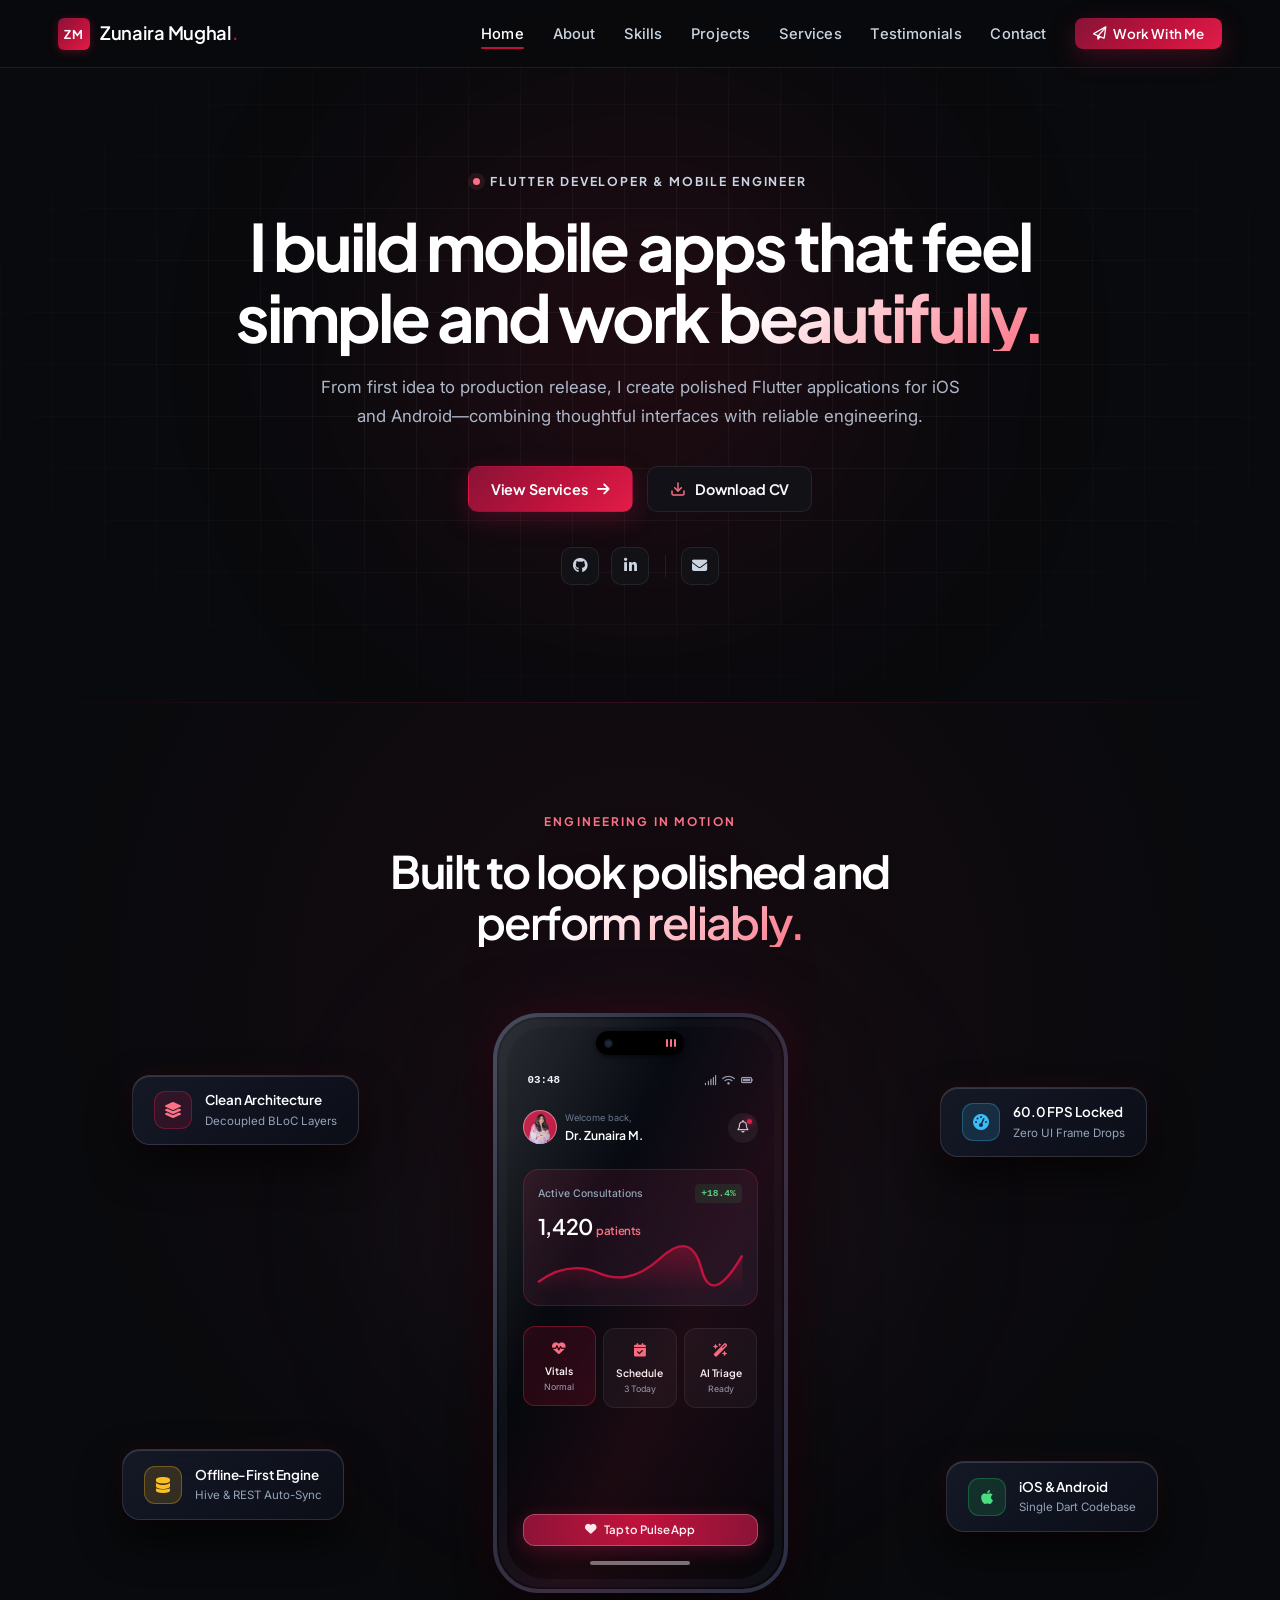
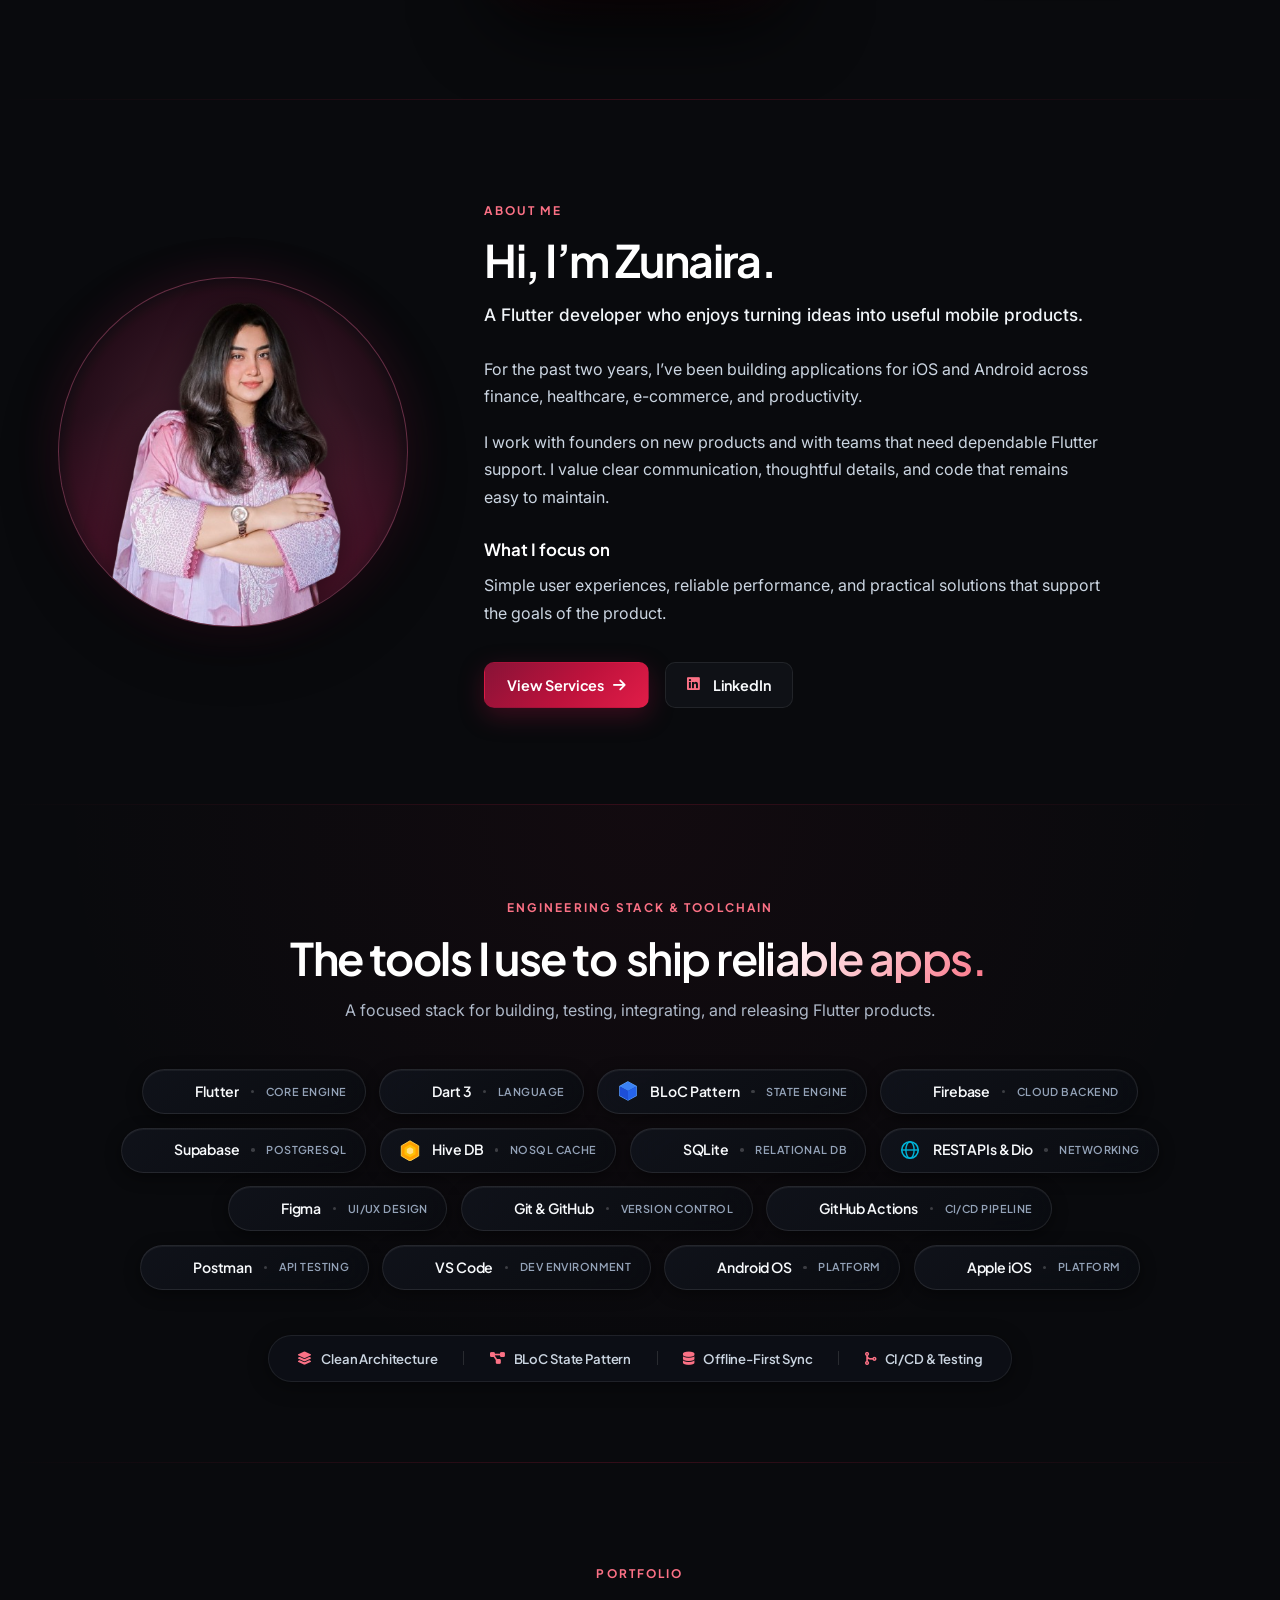
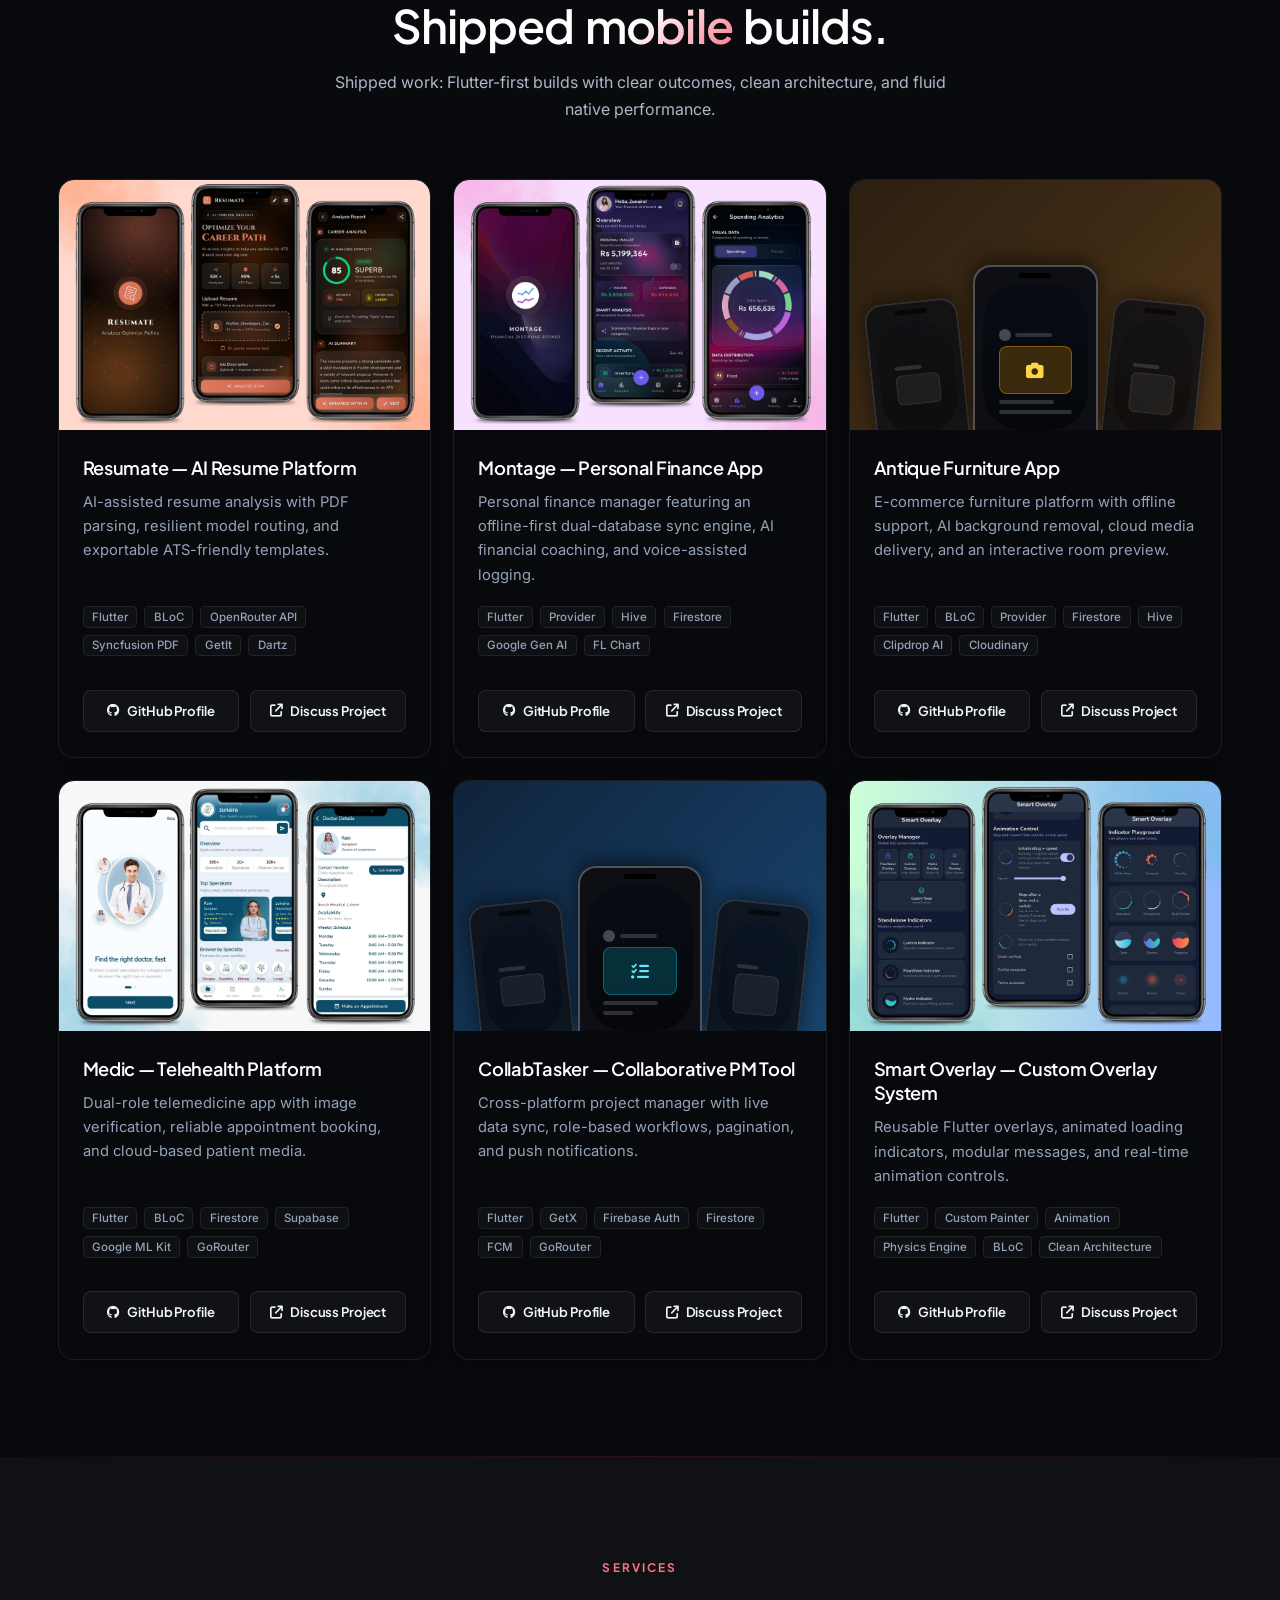
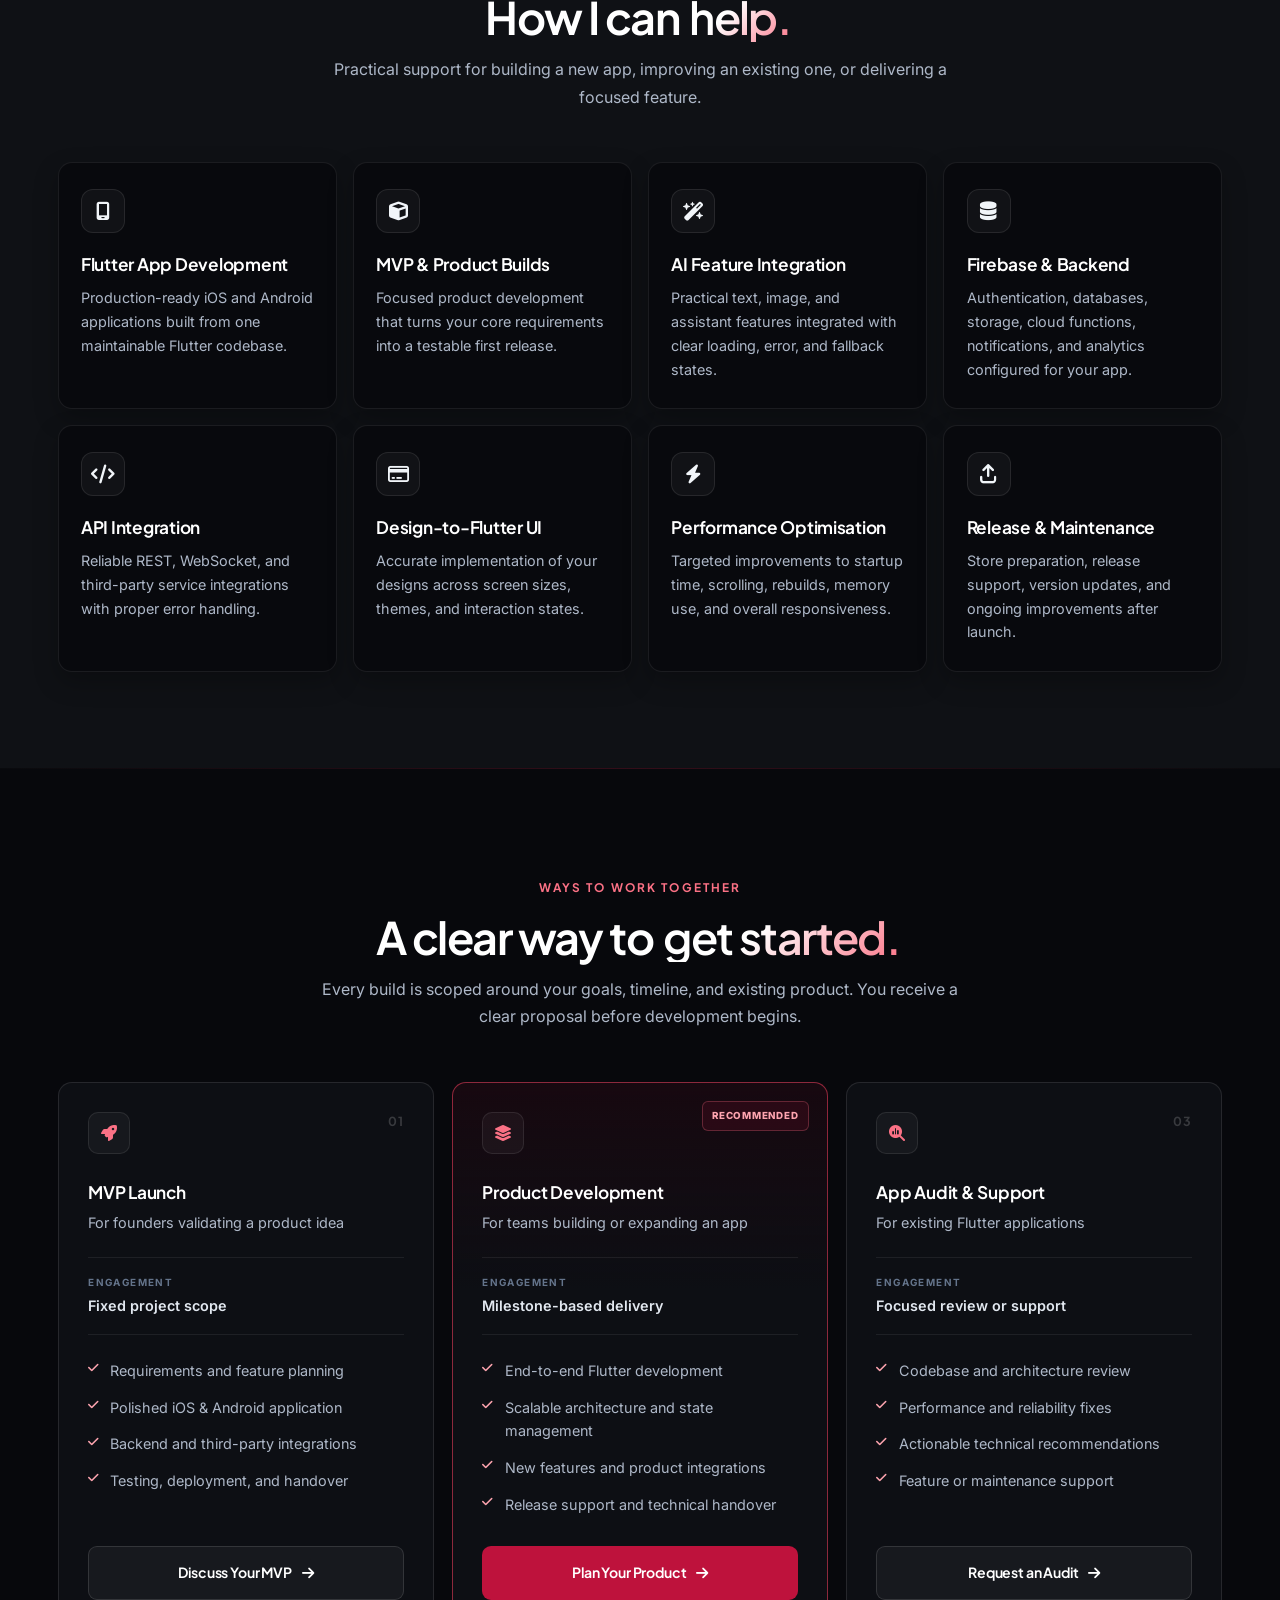
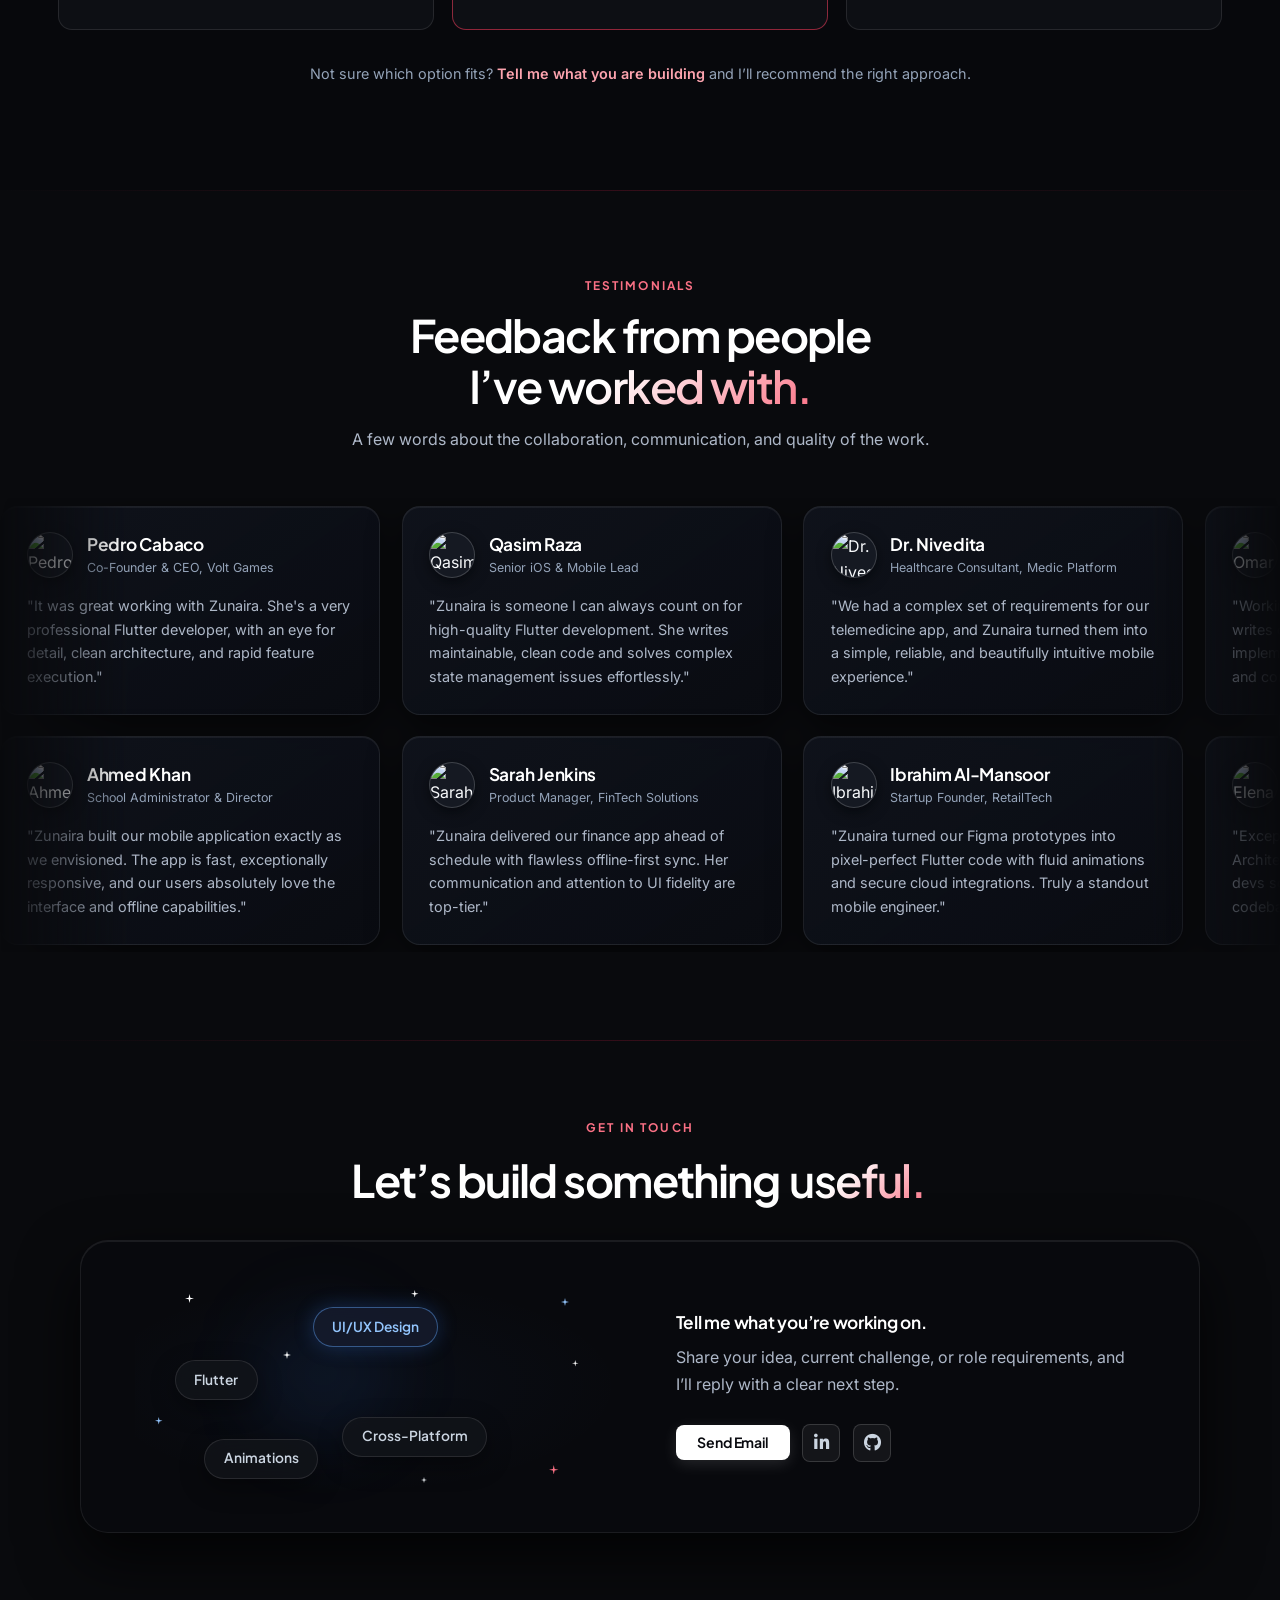
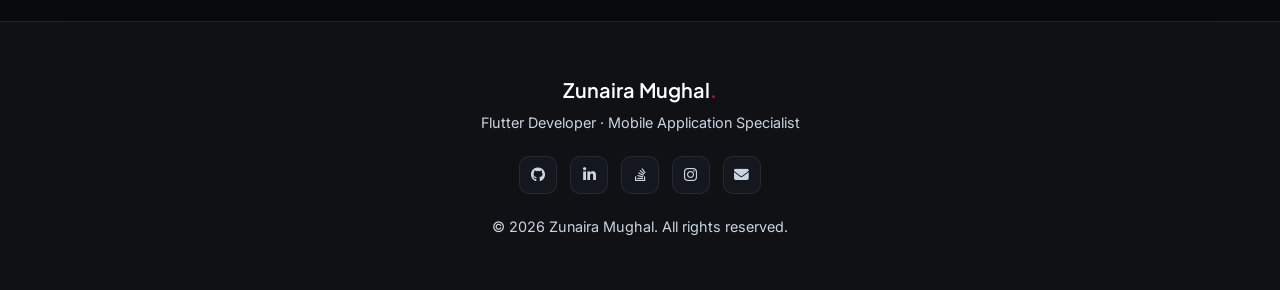
==== index.html @ 91871c5d "feat: refine portfolio content, typography, services, and about section" ====
<!DOCTYPE html>
<html lang="en">
<head>
  <meta charset="UTF-8"/>
  <meta name="viewport" content="width=device-width, initial-scale=1.0"/>
  <title>Zunaira Mughal — Flutter Developer &amp; Mobile Engineer</title>
  
  <!-- SEO & Meta Tags -->
  <meta name="description" content="Portfolio of Zunaira Mughal, a Flutter Developer specializing in high-performance iOS and Android mobile applications using Clean Architecture, BLoC, and modern cloud backends."/>
  <meta name="keywords" content="Flutter Developer, Mobile App Developer, Dart, BLoC, iOS Developer, Android Developer, Zunaira Mughal"/>
  <meta name="author" content="Zunaira Mughal"/>
  
  <!-- Open Graph -->
  <meta property="og:title" content="Zunaira Mughal — Flutter Developer"/>
  <meta property="og:description" content="Architecting scalable mobile applications for iOS &amp; Android with Flutter &amp; Dart."/>
  <meta property="og:type" content="website"/>
  
  <!-- Favicon -->
  <link rel="icon" type="image/png" href="assets/favicon.png?v=4"/>
  <link rel="apple-touch-icon" href="assets/favicon.png?v=4"/>
  
  <!-- Google Fonts -->
  <link rel="preconnect" href="https://fonts.googleapis.com"/>
  <link rel="preconnect" href="https://fonts.gstatic.com" crossorigin/>
  <link href="https://fonts.googleapis.com/css2?family=Plus+Jakarta+Sans:ital,wght@0,400;0,500;0,600;0,700;0,800;1,400;1,500;1,600;1,700;1,800&family=Inter:wght@300;400;500;600;700&display=swap" rel="stylesheet"/>
  
  <!-- Icons -->
  <link rel="stylesheet" href="https://cdnjs.cloudflare.com/ajax/libs/font-awesome/6.5.1/css/all.min.css"/>
  <link rel="stylesheet" href="https://cdn.jsdelivr.net/gh/devicons/devicon@latest/devicon.min.css"/>
  
  <!-- Stylesheet -->
  <link rel="stylesheet" href="css/style.css?v=2.0"/>
</head>
<body>

  <!-- ═══════════════════════════════════════
       NAVIGATION
  ═══════════════════════════════════════ -->
  <nav id="navbar">
    <a href="#home" class="nav-logo">
      <span class="nav-logo-badge">ZM</span>
      <span class="nav-logo-text">Zunaira Mughal<span>.</span></span>
    </a>
    <ul class="nav-links" id="navLinks">
      <li><a href="#home" class="active">Home</a></li>
      <li><a href="#about">About</a></li>
      <li><a href="#skills">Skills</a></li>
      <li><a href="#projects">Projects</a></li>
      <li><a href="#services">Services</a></li>
      <li><a href="#testimonials">Testimonials</a></li>
      <li><a href="#contact">Contact</a></li>
      <li><a href="#packages" class="nav-cta"><i class="fa-regular fa-paper-plane"></i> Work With Me</a></li>
    </ul>
    <div class="hamburger" id="hamburger" aria-label="Toggle navigation">
      <span></span><span></span><span></span>
    </div>
  </nav>

  <!-- ═══════════════════════════════════════
       HERO (Minimal — No Photo)
  ═══════════════════════════════════════ -->
  <section id="home">
    <!-- Ambient Tech Grid Pattern & Glow -->
    <div class="hero-bg-pattern" aria-hidden="true"></div>
    <div class="hero-ambient-glow" aria-hidden="true"></div>

    <div class="hero-inner">
      <div class="hero-text">
        <p class="hero-eyebrow"><span></span> Flutter Developer &amp; Mobile Engineer</p>
        <h1 class="hero-tagline">I build mobile apps that feel simple and <span class="gradient-text">work beautifully.</span></h1>
        <p class="hero-summary">From first idea to production release, I create polished Flutter applications for iOS and Android—combining thoughtful interfaces with reliable engineering.</p>

        <div class="hero-actions">
          <a href="#packages" class="btn-primary">
            <span>View Services</span>
            <i class="fa-solid fa-arrow-right"></i>
          </a>
          <a href="assets/Zunaira_Mughal_Resume.pdf" download="Zunaira_Mughal_Resume.pdf" class="btn-secondary" title="Download CV (PDF)">
            <svg class="btn-icon" viewBox="0 0 24 24" fill="none" stroke="currentColor" stroke-width="2.2" stroke-linecap="round" stroke-linejoin="round">
              <path d="M21 15v4a2 2 0 0 1-2 2H5a2 2 0 0 1-2-2v-4"></path>
              <polyline points="7 10 12 15 17 10"></polyline>
              <line x1="12" y1="15" x2="12" y2="3"></line>
            </svg>
            <span>Download CV</span>
          </a>
        </div>

        <div class="hero-social-row">
          <a href="https://github.com/ZunairaMughal24" target="_blank" rel="noopener noreferrer" class="hero-social-btn" aria-label="GitHub" title="GitHub">
            <i class="fa-brands fa-github"></i>
          </a>
          <a href="https://linkedin.com/in/zunaira-mughal-80637b276" target="_blank" rel="noopener noreferrer" class="hero-social-btn" aria-label="LinkedIn" title="LinkedIn">
            <i class="fa-brands fa-linkedin-in"></i>
          </a>
          <div class="hero-social-divider"></div>
          <a href="mailto:zunairamughal.dev@gmail.com" class="hero-social-btn" aria-label="Email" title="Direct Email">
            <i class="fa-solid fa-envelope"></i>
          </a>
        </div>
      </div>
    </div>
  </section>

  <hr class="divider"/>

  <!-- ═══════════════════════════════════════
       MOBILE SHOWCASE (Interactive 3D Phone with Live App & Floating Parallax Badges)
  ═══════════════════════════════════════ -->
  <section id="showcase">
    <!-- Ambient Rose Halo Behind Phone -->
    <div class="showcase-ambient-halo"></div>

    <div class="section-inner showcase-section-inner">
      <!-- Section Header -->
      <div class="showcase-header reveal">
        <span class="section-tag">ENGINEERING IN MOTION</span>
        <h2 class="showcase-title">
          Built to look polished and <span class="showcase-italic">perform reliably.</span>
        </h2>
      </div>

      <!-- 3D Perspective Stage Container -->
      <div class="showcase-stage-wrap reveal" id="showcaseStage">
        
        <!-- Floating Parallax Badge 1: Top Left -->
        <div class="floating-badge badge-top-left" data-speed="22">
          <div class="badge-icon-box icon-pink">
            <i class="fa-solid fa-layer-group"></i>
          </div>
          <div class="badge-text-content">
            <span class="badge-primary-txt">Clean Architecture</span>
            <span class="badge-secondary-txt">Decoupled BLoC Layers</span>
          </div>
        </div>

        <!-- Floating Parallax Badge 2: Top Right -->
        <div class="floating-badge badge-top-right" data-speed="-20">
          <div class="badge-icon-box icon-cyan">
            <i class="fa-solid fa-gauge-high"></i>
          </div>
          <div class="badge-text-content">
            <span class="badge-primary-txt">60.0 FPS Locked</span>
            <span class="badge-secondary-txt">Zero UI Frame Drops</span>
          </div>
        </div>

        <!-- Floating Parallax Badge 3: Bottom Left -->
        <div class="floating-badge badge-btm-left" data-speed="-16">
          <div class="badge-icon-box icon-amber">
            <i class="fa-solid fa-database"></i>
          </div>
          <div class="badge-text-content">
            <span class="badge-primary-txt">Offline-First Engine</span>
            <span class="badge-secondary-txt">Hive &amp; REST Auto-Sync</span>
          </div>
        </div>

        <!-- Floating Parallax Badge 4: Bottom Right -->
        <div class="floating-badge badge-btm-right" data-speed="18">
          <div class="badge-icon-box icon-emerald">
            <i class="fa-brands fa-apple"></i>
          </div>
          <div class="badge-text-content">
            <span class="badge-primary-txt">iOS &amp; Android</span>
            <span class="badge-secondary-txt">Single Dart Codebase</span>
          </div>
        </div>

        <!-- Central Floating 3D iPhone Frame -->
        <div class="phone-3d-chassis" id="phoneChassis">
          <!-- Glass Specular Reflection Over Screen -->
          <div class="phone-glare-sheen" id="phoneGlare"></div>

          <!-- Outer Titanium Bezel Edge -->
          <div class="phone-outer-frame">
            <!-- Dynamic Island -->
            <div class="phone-dynamic-island">
              <span class="island-camera"></span>
              <div class="island-wave-bars">
                <span></span><span></span><span></span>
              </div>
            </div>

            <!-- Inner Phone Screen -->
            <div class="phone-screen-content">
              <!-- Mobile Status Bar -->
              <div class="screen-status-bar">
                <span class="status-clock" id="screenClock">09:41</span>
                <div class="status-indicators">
                  <i class="fa-solid fa-signal"></i>
                  <i class="fa-solid fa-wifi"></i>
                  <i class="fa-solid fa-battery-full"></i>
                </div>
              </div>

              <!-- App Header Bar -->
              <div class="app-header-bar">
                <div class="app-profile-chip">
                  <img src="assets/profileS-removebg-preview.png" alt="Zunaira" class="app-avatar-img" />
                  <div class="app-header-titles">
                    <span class="app-greeting">Welcome back,</span>
                    <span class="app-user-name">Dr. Zunaira M.</span>
                  </div>
                </div>
                <div class="app-bell-btn">
                  <span class="bell-dot"></span>
                  <i class="fa-regular fa-bell"></i>
                </div>
              </div>

              <!-- Live Stat Card in App -->
              <div class="app-hero-metric-card">
                <div class="metric-card-top">
                  <span class="metric-label">Active Consultations</span>
                  <span class="metric-growth-pill">+18.4%</span>
                </div>
                <div class="metric-main-val">1,420 <span class="metric-sub">patients</span></div>
                <!-- Animated SVG Sparkline -->
                <div class="metric-sparkline-wrap">
                  <svg class="sparkline-svg" viewBox="0 0 200 45" preserveAspectRatio="none">
                    <defs>
                      <linearGradient id="sparkGrad" x1="0%" y1="0%" x2="0%" y2="100%">
                        <stop offset="0%" stop-color="#be123c" stop-opacity="0.4"/>
                        <stop offset="100%" stop-color="#be123c" stop-opacity="0.0"/>
                      </linearGradient>
                    </defs>
                    <path class="sparkline-area" d="M0,35 Q30,10 60,25 T120,8 T160,20 T200,5 L200,45 L0,45 Z" fill="url(#sparkGrad)"/>
                    <path class="sparkline-line" d="M0,35 Q30,10 60,25 T120,8 T160,20 T200,5" fill="none" stroke="#be123c" stroke-width="2.5"/>
                  </svg>
                </div>
              </div>

              <!-- Quick Action Cards in App -->
              <div class="app-quick-grid">
                <div class="app-mini-card active" id="appCard1">
                  <div class="mini-card-icon"><i class="fa-solid fa-heart-pulse"></i></div>
                  <span class="mini-card-title">Vitals</span>
                  <span class="mini-card-sub">Normal</span>
                </div>
                <div class="app-mini-card" id="appCard2">
                  <div class="mini-card-icon"><i class="fa-solid fa-calendar-check"></i></div>
                  <span class="mini-card-title">Schedule</span>
                  <span class="mini-card-sub">3 Today</span>
                </div>
                <div class="app-mini-card" id="appCard3">
                  <div class="mini-card-icon"><i class="fa-solid fa-wand-magic-sparkles"></i></div>
                  <span class="mini-card-title">AI Triage</span>
                  <span class="mini-card-sub">Ready</span>
                </div>
              </div>

              <!-- Interactive Floating Heart / Action Button -->
              <div class="app-interactive-bar">
                <button class="app-pulse-action-btn" id="phonePulseBtn" type="button">
                  <i class="fa-solid fa-heart"></i>
                  <span>Tap to Pulse App</span>
                </button>
              </div>

              <!-- Phone Home Indicator Bar -->
              <div class="phone-home-indicator"></div>
            </div>
          </div>
        </div>

      </div>
    </div>
  </section>

  <hr class="divider"/>

  <!-- ═══════════════════════════════════════
       ABOUT
  ═══════════════════════════════════════ -->
  <section id="about">
    <div class="section-inner">
      <div class="about-layout reveal">
        <!-- Left Side: Circular Image Container -->
        <div class="about-image-side">
          <div class="about-avatar-frame">
            <div class="about-avatar-glow"></div>
            <img src="assets/profileS-removebg-preview.png" alt="Zunaira Mughal" class="about-avatar-img" />
          </div>
        </div>

        <!-- Right Side: About Me Bio & Buttons -->
        <div class="about-text-side">
          <span class="section-tag">ABOUT ME</span>
          <h2 class="section-title">Hi, I’m Zunaira.</h2>
          <p class="about-intro">A Flutter developer who enjoys turning ideas into useful mobile products.</p>
          <p>For the past two years, I’ve been building applications for iOS and Android across finance, healthcare, e-commerce, and productivity.</p>
          <p>I work with founders on new products and with teams that need dependable Flutter support. I value clear communication, thoughtful details, and code that remains easy to maintain.</p>
          <h3 class="about-subheading">What I focus on</h3>
          <p>Simple user experiences, reliable performance, and practical solutions that support the goals of the product.</p>
          <div class="about-btns">
            <a href="#packages" class="btn-primary">
              <span>View Services</span>
              <i class="fa-solid fa-arrow-right"></i>
            </a>
            <a href="https://linkedin.com/in/zunaira-mughal-80637b276" target="_blank" rel="noopener noreferrer" class="btn-outline">
              <i class="fa-brands fa-linkedin"></i>
              <span>LinkedIn</span>
            </a>
          </div>
        </div>
      </div>
    </div>
  </section>

  <hr class="divider"/>

  <!-- ═══════════════════════════════════════
       TOOLS & SKILLS (Minimalist Frosted Tech Capsules)
  ═══════════════════════════════════════ -->
  <section id="skills">
    <div class="section-inner">
      
      <!-- Section Header -->
      <div class="tools-header-area reveal">
        <span class="section-tag">ENGINEERING STACK &amp; TOOLCHAIN</span>
        <h2 class="tools-main-title">
          The tools I use to <span class="tools-headline-italic">ship reliable apps.</span>
        </h2>
        <p class="tools-header-subtitle">
          A focused stack for building, testing, integrating, and releasing Flutter products.
        </p>
      </div>

      <!-- Minimalist Frosted Tech Capsules Cloud (Official Brand Icons) -->
      <div class="tech-capsules-cloud reveal">
        
        <!-- Flutter (Official) -->
        <div class="tech-capsule glow-flutter">
          <div class="capsule-icon"><i class="devicon-flutter-plain colored"></i></div>
          <span class="capsule-name">Flutter</span>
          <span class="capsule-dot"></span>
          <span class="capsule-tag">Core Engine</span>
        </div>

        <!-- Dart 3 (Official) -->
        <div class="tech-capsule glow-dart">
          <div class="capsule-icon"><i class="devicon-dart-plain colored"></i></div>
          <span class="capsule-name">Dart 3</span>
          <span class="capsule-dot"></span>
          <span class="capsule-tag">Language</span>
        </div>

        <!-- BLoC Architecture (Official Bloc Vector) -->
        <div class="tech-capsule glow-bloc">
          <div class="capsule-icon">
            <svg class="official-svg-icon" viewBox="0 0 24 24" width="20" height="20" fill="none">
              <path d="M12 2L3 7V17L12 22L21 17V7L12 2Z" fill="#1E3A8A" stroke="#60A5FA" stroke-width="1.2"/>
              <path d="M12 2L21 7L12 12L3 7L12 2Z" fill="#3B82F6"/>
              <path d="M12 12V22L21 17V7L12 12Z" fill="#2563EB"/>
              <path d="M12 12L3 7V17L12 22V12Z" fill="#1D4ED8"/>
            </svg>
          </div>
          <span class="capsule-name">BLoC Pattern</span>
          <span class="capsule-dot"></span>
          <span class="capsule-tag">State Engine</span>
        </div>

        <!-- Firebase (Official) -->
        <div class="tech-capsule glow-firebase">
          <div class="capsule-icon"><i class="devicon-firebase-plain colored"></i></div>
          <span class="capsule-name">Firebase</span>
          <span class="capsule-dot"></span>
          <span class="capsule-tag">Cloud Backend</span>
        </div>

        <!-- Supabase (Official) -->
        <div class="tech-capsule glow-supabase">
          <div class="capsule-icon"><i class="devicon-supabase-plain colored"></i></div>
          <span class="capsule-name">Supabase</span>
          <span class="capsule-dot"></span>
          <span class="capsule-tag">PostgreSQL</span>
        </div>

        <!-- Hive DB (Official Hive Hexagon) -->
        <div class="tech-capsule glow-hive">
          <div class="capsule-icon">
            <svg class="official-svg-icon" viewBox="0 0 24 24" width="20" height="20" fill="none">
              <polygon points="12,2 21.5,7.5 21.5,18.5 12,24 2.5,18.5 2.5,7.5" fill="#FFA000" stroke="#FFD54F" stroke-width="1"/>
              <polygon points="12,6 18,9.5 18,16.5 12,20 6,16.5 6,9.5" fill="#FFC107"/>
              <polygon points="12,9 15.5,11 15.5,15 12,17 8.5,15 8.5,11" fill="#FFE082"/>
            </svg>
          </div>
          <span class="capsule-name">Hive DB</span>
          <span class="capsule-dot"></span>
          <span class="capsule-tag">NoSQL Cache</span>
        </div>

        <!-- SQLite (Official) -->
        <div class="tech-capsule glow-sqlite">
          <div class="capsule-icon"><i class="devicon-sqlite-plain colored"></i></div>
          <span class="capsule-name">SQLite</span>
          <span class="capsule-dot"></span>
          <span class="capsule-tag">Relational DB</span>
        </div>

        <!-- REST APIs & Dio (Official Networking Protocol) -->
        <div class="tech-capsule glow-dio">
          <div class="capsule-icon">
            <svg class="official-svg-icon" viewBox="0 0 24 24" width="20" height="20" fill="none">
              <circle cx="12" cy="12" r="9" stroke="#00B4D8" stroke-width="1.8"/>
              <ellipse cx="12" cy="12" rx="4.5" ry="9" stroke="#00B4D8" stroke-width="1.5"/>
              <line x1="3" y1="12" x2="21" y2="12" stroke="#00B4D8" stroke-width="1.5"/>
            </svg>
          </div>
          <span class="capsule-name">REST APIs &amp; Dio</span>
          <span class="capsule-dot"></span>
          <span class="capsule-tag">Networking</span>
        </div>

        <!-- Figma (Official) -->
        <div class="tech-capsule glow-figma">
          <div class="capsule-icon"><i class="devicon-figma-plain colored"></i></div>
          <span class="capsule-name">Figma</span>
          <span class="capsule-dot"></span>
          <span class="capsule-tag">UI/UX Design</span>
        </div>

        <!-- Git (Official) -->
        <div class="tech-capsule glow-git">
          <div class="capsule-icon"><i class="devicon-git-plain colored"></i></div>
          <span class="capsule-name">Git &amp; GitHub</span>
          <span class="capsule-dot"></span>
          <span class="capsule-tag">Version Control</span>
        </div>

        <!-- GitHub Actions (Official) -->
        <div class="tech-capsule glow-actions">
          <div class="capsule-icon"><i class="devicon-githubactions-plain colored"></i></div>
          <span class="capsule-name">GitHub Actions</span>
          <span class="capsule-dot"></span>
          <span class="capsule-tag">CI/CD Pipeline</span>
        </div>

        <!-- Postman (Official) -->
        <div class="tech-capsule glow-postman">
          <div class="capsule-icon"><i class="devicon-postman-plain colored"></i></div>
          <span class="capsule-name">Postman</span>
          <span class="capsule-dot"></span>
          <span class="capsule-tag">API Testing</span>
        </div>

        <!-- VS Code (Official) -->
        <div class="tech-capsule glow-vscode">
          <div class="capsule-icon"><i class="devicon-vscode-plain colored"></i></div>
          <span class="capsule-name">VS Code</span>
          <span class="capsule-dot"></span>
          <span class="capsule-tag">Dev Environment</span>
        </div>

        <!-- Android & iOS (Official Platform Icons) -->
        <div class="tech-capsule glow-android">
          <div class="capsule-icon"><i class="devicon-android-plain colored"></i></div>
          <span class="capsule-name">Android OS</span>
          <span class="capsule-dot"></span>
          <span class="capsule-tag">Platform</span>
        </div>

        <div class="tech-capsule glow-apple">
          <div class="capsule-icon"><i class="devicon-apple-original colored"></i></div>
          <span class="capsule-name">Apple iOS</span>
          <span class="capsule-dot"></span>
          <span class="capsule-tag">Platform</span>
        </div>

      </div>

      <!-- Core Architecture Strip -->
      <div class="tools-pillars-strip reveal">
        <div class="pillar-item">
          <i class="fa-solid fa-layer-group"></i>
          <span>Clean Architecture</span>
        </div>
        <div class="pillar-divider"></div>
        <div class="pillar-item">
          <i class="fa-solid fa-diagram-project"></i>
          <span>BLoC State Pattern</span>
        </div>
        <div class="pillar-divider"></div>
        <div class="pillar-item">
          <i class="fa-solid fa-database"></i>
          <span>Offline-First Sync</span>
        </div>
        <div class="pillar-divider"></div>
        <div class="pillar-item">
          <i class="fa-solid fa-code-merge"></i>
          <span>CI/CD &amp; Testing</span>
        </div>
      </div>

    </div>
  </section>

  <hr class="divider"/>

  <!-- ═══════════════════════════════════════
       PROJECTS
  ═══════════════════════════════════════ -->
  <section id="projects">
    <div class="section-inner">
      
      <!-- Centered Header -->
      <div class="projects-header-area reveal">
        <span class="section-tag">PORTFOLIO</span>
        <h2 class="projects-main-title">
          Shipped <span class="projects-headline-italic">mobile</span> builds.
        </h2>
        <p class="projects-subtitle">Shipped work: Flutter-first builds with clear outcomes, clean architecture, and fluid native performance.</p>
      </div>

      <!-- Projects Grid (6 Core Resume Projects) -->
      <div class="projects-grid reveal">

        <!-- Card 1: Resumate (AI Resume Platform) -->
        <div class="project-card">
          <div class="project-mockup-banner banner-resumate">
            <img src="assets/resumate.png" alt="Resumate — AI Resume Platform" class="project-canva-img" loading="lazy" />
          </div>
          <div class="project-body">
            <h3>Resumate — AI Resume Platform</h3>
            <p>AI-assisted resume analysis with PDF parsing, resilient model routing, and exportable ATS-friendly templates.</p>
            <div class="project-stack">
              <span class="stack-tag">Flutter</span>
              <span class="stack-tag">BLoC</span>
              <span class="stack-tag">OpenRouter API</span>
              <span class="stack-tag">Syncfusion PDF</span>
              <span class="stack-tag">GetIt</span>
              <span class="stack-tag">Dartz</span>
            </div>
            <div class="project-actions">
              <a href="https://github.com/ZunairaMughal24" target="_blank" rel="noopener noreferrer" class="proj-action-btn">
                <i class="fa-brands fa-github"></i>
                <span>GitHub Profile</span>
              </a>
              <a href="#contact" class="proj-action-btn">
                <i class="fa-solid fa-arrow-up-right-from-square"></i>
                <span>Discuss Project</span>
              </a>
            </div>
          </div>
        </div>

        <!-- Card 2: Montage (Personal Finance App) -->
        <div class="project-card">
          <div class="project-mockup-banner banner-montage">
            <img src="assets/montage.png" alt="Montage — Personal Finance App" class="project-canva-img" loading="lazy" />
          </div>
          <div class="project-body">
            <h3>Montage — Personal Finance App</h3>
            <p>Personal finance manager featuring an offline-first dual-database sync engine, AI financial coaching, and voice-assisted logging.</p>
            <div class="project-stack">
              <span class="stack-tag">Flutter</span>
              <span class="stack-tag">Provider</span>
              <span class="stack-tag">Hive</span>
              <span class="stack-tag">Firestore</span>
              <span class="stack-tag">Google Gen AI</span>
              <span class="stack-tag">FL Chart</span>
            </div>
            <div class="project-actions">
              <a href="https://github.com/ZunairaMughal24" target="_blank" rel="noopener noreferrer" class="proj-action-btn">
                <i class="fa-brands fa-github"></i>
                <span>GitHub Profile</span>
              </a>
              <a href="#contact" class="proj-action-btn">
                <i class="fa-solid fa-arrow-up-right-from-square"></i>
                <span>Discuss Project</span>
              </a>
            </div>
          </div>
        </div>

        <!-- Card 3: Antique Furniture App -->
        <div class="project-card">
          <div class="project-mockup-banner banner-furniture">
            <div class="mockup-phones-stage">
              <div class="phone-mockup phone-sub left">
                <div class="phone-notch"></div>
                <div class="phone-screen-content">
                  <div class="screen-line w-60"></div>
                  <div class="screen-box h-30"></div>
                </div>
              </div>
              <div class="phone-mockup phone-main">
                <div class="phone-notch"></div>
                <div class="phone-screen-content">
                  <div class="screen-avatar-row">
                    <div class="screen-avatar-dot"></div>
                    <div class="screen-line w-50"></div>
                  </div>
                  <div class="screen-banner-card amber">
                    <i class="fa-solid fa-camera"></i>
                  </div>
                  <div class="screen-line w-75"></div>
                  <div class="screen-line w-35"></div>
                </div>
              </div>
              <div class="phone-mockup phone-sub right">
                <div class="phone-notch"></div>
                <div class="phone-screen-content">
                  <div class="screen-line w-60"></div>
                  <div class="screen-box h-40"></div>
                </div>
              </div>
            </div>
          </div>
          <div class="project-body">
            <h3>Antique Furniture App</h3>
            <p>E-commerce furniture platform with offline support, AI background removal, cloud media delivery, and an interactive room preview.</p>
            <div class="project-stack">
              <span class="stack-tag">Flutter</span>
              <span class="stack-tag">BLoC</span>
              <span class="stack-tag">Provider</span>
              <span class="stack-tag">Firestore</span>
              <span class="stack-tag">Hive</span>
              <span class="stack-tag">Clipdrop AI</span>
              <span class="stack-tag">Cloudinary</span>
            </div>
            <div class="project-actions">
              <a href="https://github.com/ZunairaMughal24" target="_blank" rel="noopener noreferrer" class="proj-action-btn">
                <i class="fa-brands fa-github"></i>
                <span>GitHub Profile</span>
              </a>
              <a href="#contact" class="proj-action-btn">
                <i class="fa-solid fa-arrow-up-right-from-square"></i>
                <span>Discuss Project</span>
              </a>
            </div>
          </div>
        </div>

        <!-- Card 4: Medic (Telehealth Platform) -->
        <div class="project-card">
          <div class="project-mockup-banner banner-medic">
            <img src="assets/medic.png" alt="Medic — Telehealth Platform" class="project-canva-img" loading="lazy" />
          </div>
          <div class="project-body">
            <h3>Medic — Telehealth Platform</h3>
            <p>Dual-role telemedicine app with image verification, reliable appointment booking, and cloud-based patient media.</p>
            <div class="project-stack">
              <span class="stack-tag">Flutter</span>
              <span class="stack-tag">BLoC</span>
              <span class="stack-tag">Firestore</span>
              <span class="stack-tag">Supabase</span>
              <span class="stack-tag">Google ML Kit</span>
              <span class="stack-tag">GoRouter</span>
            </div>
            <div class="project-actions">
              <a href="https://github.com/ZunairaMughal24" target="_blank" rel="noopener noreferrer" class="proj-action-btn">
                <i class="fa-brands fa-github"></i>
                <span>GitHub Profile</span>
              </a>
              <a href="#contact" class="proj-action-btn">
                <i class="fa-solid fa-arrow-up-right-from-square"></i>
                <span>Discuss Project</span>
              </a>
            </div>
          </div>
        </div>

        <!-- Card 5: CollabTasker -->
        <div class="project-card">
          <div class="project-mockup-banner banner-collabtasker">
            <div class="mockup-phones-stage">
              <div class="phone-mockup phone-sub left">
                <div class="phone-notch"></div>
                <div class="phone-screen-content">
                  <div class="screen-line w-60"></div>
                  <div class="screen-box h-30"></div>
                </div>
              </div>
              <div class="phone-mockup phone-main">
                <div class="phone-notch"></div>
                <div class="phone-screen-content">
                  <div class="screen-avatar-row">
                    <div class="screen-avatar-dot"></div>
                    <div class="screen-line w-50"></div>
                  </div>
                  <div class="screen-banner-card cyan">
                    <i class="fa-solid fa-list-check"></i>
                  </div>
                  <div class="screen-line w-75"></div>
                  <div class="screen-line w-40"></div>
                </div>
              </div>
              <div class="phone-mockup phone-sub right">
                <div class="phone-notch"></div>
                <div class="phone-screen-content">
                  <div class="screen-line w-50"></div>
                  <div class="screen-box h-40"></div>
                </div>
              </div>
            </div>
          </div>
          <div class="project-body">
            <h3>CollabTasker — Collaborative PM Tool</h3>
            <p>Cross-platform project manager with live data sync, role-based workflows, pagination, and push notifications.</p>
            <div class="project-stack">
              <span class="stack-tag">Flutter</span>
              <span class="stack-tag">GetX</span>
              <span class="stack-tag">Firebase Auth</span>
              <span class="stack-tag">Firestore</span>
              <span class="stack-tag">FCM</span>
              <span class="stack-tag">GoRouter</span>
            </div>
            <div class="project-actions">
              <a href="https://github.com/ZunairaMughal24" target="_blank" rel="noopener noreferrer" class="proj-action-btn">
                <i class="fa-brands fa-github"></i>
                <span>GitHub Profile</span>
              </a>
              <a href="#contact" class="proj-action-btn">
                <i class="fa-solid fa-arrow-up-right-from-square"></i>
                <span>Discuss Project</span>
              </a>
            </div>
          </div>
        </div>

        <!-- Card 6: Smart Overlay -->
        <div class="project-card">
          <div class="project-mockup-banner banner-smartoverlay">
            <img src="assets/smart_overly.png" alt="Smart Overlay — Custom Overlay & Loader System" class="project-canva-img" loading="lazy" />
          </div>
          <div class="project-body">
            <h3>Smart Overlay — Custom Overlay System</h3>
            <p>Reusable Flutter overlays, animated loading indicators, modular messages, and real-time animation controls.</p>
            <div class="project-stack">
              <span class="stack-tag">Flutter</span>
              <span class="stack-tag">Custom Painter</span>
              <span class="stack-tag">Animation</span>
              <span class="stack-tag">Physics Engine</span>
              <span class="stack-tag">BLoC</span>
              <span class="stack-tag">Clean Architecture</span>
            </div>
            <div class="project-actions">
              <a href="https://github.com/ZunairaMughal24" target="_blank" rel="noopener noreferrer" class="proj-action-btn">
                <i class="fa-brands fa-github"></i>
                <span>GitHub Profile</span>
              </a>
              <a href="#contact" class="proj-action-btn">
                <i class="fa-solid fa-arrow-up-right-from-square"></i>
                <span>Discuss Project</span>
              </a>
            </div>
          </div>
        </div>

      </div>
    </div>
  </section>

  <hr class="divider"/>

  <!-- ═══════════════════════════════════════
       SERVICES
  ═══════════════════════════════════════ -->
  <section id="services">
    <div class="section-inner">
      
      <!-- Centered Header -->
      <div class="services-header-area reveal">
        <span class="section-tag">SERVICES</span>
        <h2 class="services-main-title">
          How I can <span class="services-headline-italic">help.</span>
        </h2>
        <p class="services-subtitle">Practical support for building a new app, improving an existing one, or delivering a focused feature.</p>
      </div>

      <!-- 4-Column / 8-Card Services Grid -->
      <div class="services-grid reveal">
        
        <!-- Card 1: Flutter app development -->
        <div class="service-card">
          <div class="service-icon">
            <i class="fa-solid fa-mobile-screen"></i>
          </div>
          <h3>Flutter App Development</h3>
          <p>Production-ready iOS and Android applications built from one maintainable Flutter codebase.</p>
        </div>

        <!-- Card 2: MVP & custom builds -->
        <div class="service-card">
          <div class="service-icon">
            <i class="fa-solid fa-cube"></i>
          </div>
          <h3>MVP &amp; Product Builds</h3>
          <p>Focused product development that turns your core requirements into a testable first release.</p>
        </div>

        <!-- Card 3: AI-powered features -->
        <div class="service-card">
          <div class="service-icon">
            <i class="fa-solid fa-wand-magic-sparkles"></i>
          </div>
          <h3>AI Feature Integration</h3>
          <p>Practical text, image, and assistant features integrated with clear loading, error, and fallback states.</p>
        </div>

        <!-- Card 4: Firebase & backend -->
        <div class="service-card">
          <div class="service-icon">
            <i class="fa-solid fa-database"></i>
          </div>
          <h3>Firebase &amp; Backend</h3>
          <p>Authentication, databases, storage, cloud functions, notifications, and analytics configured for your app.</p>
        </div>

        <!-- Card 5: API integration -->
        <div class="service-card">
          <div class="service-icon">
            <i class="fa-solid fa-code"></i>
          </div>
          <h3>API Integration</h3>
          <p>Reliable REST, WebSocket, and third-party service integrations with proper error handling.</p>
        </div>

        <!-- Card 6: Pixel-perfect UI development -->
        <div class="service-card">
          <div class="service-icon">
            <i class="fa-regular fa-credit-card"></i>
          </div>
          <h3>Design-to-Flutter UI</h3>
          <p>Accurate implementation of your designs across screen sizes, themes, and interaction states.</p>
        </div>

        <!-- Card 7: Performance optimisation -->
        <div class="service-card">
          <div class="service-icon">
            <i class="fa-solid fa-bolt"></i>
          </div>
          <h3>Performance Optimisation</h3>
          <p>Targeted improvements to startup time, scrolling, rebuilds, memory use, and overall responsiveness.</p>
        </div>

        <!-- Card 8: Deployment & maintenance -->
        <div class="service-card">
          <div class="service-icon">
            <i class="fa-solid fa-arrow-up-from-bracket"></i>
          </div>
          <h3>Release &amp; Maintenance</h3>
          <p>Store preparation, release support, version updates, and ongoing improvements after launch.</p>
        </div>

      </div>
    </div>
  </section>

  <hr class="divider"/>

  <section id="packages" class="packages-section">
    <div class="section-inner">
      <div class="services-header-area reveal">
        <span class="section-tag">WAYS TO WORK TOGETHER</span>
        <h2 class="services-main-title">A clear way to <span class="services-headline-italic">get started.</span></h2>
        <p class="services-subtitle">Every build is scoped around your goals, timeline, and existing product. You receive a clear proposal before development begins.</p>
      </div>

      <div class="packages-grid reveal">
        <article class="package-card">
          <div class="package-icon"><i class="fa-solid fa-rocket"></i></div>
          <span class="package-number">01</span>
          <h3>MVP Launch</h3>
          <p class="package-for">For founders validating a product idea</p>
          <p class="package-price"><span>ENGAGEMENT</span> Fixed project scope</p>
          <ul class="package-list">
            <li><i class="fa-solid fa-check"></i><span>Requirements and feature planning</span></li>
            <li><i class="fa-solid fa-check"></i><span>Polished iOS &amp; Android application</span></li>
            <li><i class="fa-solid fa-check"></i><span>Backend and third-party integrations</span></li>
            <li><i class="fa-solid fa-check"></i><span>Testing, deployment, and handover</span></li>
          </ul>
          <a href="#contact" class="package-cta">Discuss Your MVP <i class="fa-solid fa-arrow-right"></i></a>
        </article>

        <article class="package-card package-featured">
          <span class="package-badge">RECOMMENDED</span>
          <div class="package-icon"><i class="fa-solid fa-layer-group"></i></div>
          <span class="package-number">02</span>
          <h3>Product Development</h3>
          <p class="package-for">For teams building or expanding an app</p>
          <p class="package-price"><span>ENGAGEMENT</span> Milestone-based delivery</p>
          <ul class="package-list">
            <li><i class="fa-solid fa-check"></i><span>End-to-end Flutter development</span></li>
            <li><i class="fa-solid fa-check"></i><span>Scalable architecture and state management</span></li>
            <li><i class="fa-solid fa-check"></i><span>New features and product integrations</span></li>
            <li><i class="fa-solid fa-check"></i><span>Release support and technical handover</span></li>
          </ul>
          <a href="#contact" class="package-cta">Plan Your Product <i class="fa-solid fa-arrow-right"></i></a>
        </article>

        <article class="package-card">
          <div class="package-icon"><i class="fa-solid fa-magnifying-glass-chart"></i></div>
          <span class="package-number">03</span>
          <h3>App Audit &amp; Support</h3>
          <p class="package-for">For existing Flutter applications</p>
          <p class="package-price"><span>ENGAGEMENT</span> Focused review or support</p>
          <ul class="package-list">
            <li><i class="fa-solid fa-check"></i><span>Codebase and architecture review</span></li>
            <li><i class="fa-solid fa-check"></i><span>Performance and reliability fixes</span></li>
            <li><i class="fa-solid fa-check"></i><span>Actionable technical recommendations</span></li>
            <li><i class="fa-solid fa-check"></i><span>Feature or maintenance support</span></li>
          </ul>
          <a href="#contact" class="package-cta">Request an Audit <i class="fa-solid fa-arrow-right"></i></a>
        </article>
      </div>
      <p class="packages-note">Not sure which option fits? <a href="#contact">Tell me what you are building</a> and I’ll recommend the right approach.</p>
    </div>
  </section>

  <hr class="divider"/>

  <!-- ═══════════════════════════════════════
       TESTIMONIALS
  ═══════════════════════════════════════ -->
  <section id="testimonials">
    <div class="section-inner testimonials-section-inner">
      
      <!-- Section Header -->
      <div class="testimonials-header-area reveal">
        <span class="section-tag">TESTIMONIALS</span>
        <h2 class="testimonials-main-title">
          Feedback from people <span class="testimonials-headline-italic">I’ve worked with.</span>
        </h2>
        <p class="testimonials-subtitle">A few words about the collaboration, communication, and quality of the work.</p>
      </div>

      <!-- Testimonials Infinite Marquee -->
      <div class="testimonials-marquee-wrapper reveal">
        
        <!-- Track Row 1: Leftward Infinite Stream -->
        <div class="testimonials-track track-left">
          
          <!-- Card 1: Pedro Cabaco -->
          <div class="testimonial-card">
            <div class="testimonial-author-row">
              <div class="testimonial-avatar-wrapper">
                <img src="https://images.unsplash.com/photo-1507003211169-0a1dd7228f2d?w=150&auto=format&fit=crop&q=80" alt="Pedro Cabaco" class="testimonial-avatar-img" />
              </div>
              <div class="testimonial-author-info">
                <h3 class="author-name">Pedro Cabaco</h3>
                <p class="author-role">Co-Founder &amp; CEO, Volt Games</p>
              </div>
            </div>
            <p class="testimonial-quote">"It was great working with Zunaira. She's a very professional Flutter developer, with an eye for detail, clean architecture, and rapid feature execution."</p>
          </div>

          <!-- Card 2: Qasim Raza -->
          <div class="testimonial-card">
            <div class="testimonial-author-row">
              <div class="testimonial-avatar-wrapper">
                <img src="https://images.unsplash.com/photo-1500648767791-00dcc994a43e?w=150&auto=format&fit=crop&q=80" alt="Qasim Raza" class="testimonial-avatar-img" />
              </div>
              <div class="testimonial-author-info">
                <h3 class="author-name">Qasim Raza</h3>
                <p class="author-role">Senior iOS &amp; Mobile Lead</p>
              </div>
            </div>
            <p class="testimonial-quote">"Zunaira is someone I can always count on for high-quality Flutter development. She writes maintainable, clean code and solves complex state management issues effortlessly."</p>
          </div>

          <!-- Card 3: Dr. Nivedita -->
          <div class="testimonial-card">
            <div class="testimonial-author-row">
              <div class="testimonial-avatar-wrapper">
                <img src="https://images.unsplash.com/photo-1594824813511-209a43a0656a?w=150&auto=format&fit=crop&q=80" alt="Dr. Nivedita" class="testimonial-avatar-img" />
              </div>
              <div class="testimonial-author-info">
                <h3 class="author-name">Dr. Nivedita</h3>
                <p class="author-role">Healthcare Consultant, Medic Platform</p>
              </div>
            </div>
            <p class="testimonial-quote">"We had a complex set of requirements for our telemedicine app, and Zunaira turned them into a simple, reliable, and beautifully intuitive mobile experience."</p>
          </div>

          <!-- Card 4: Omar Ghafoor -->
          <div class="testimonial-card">
            <div class="testimonial-author-row">
              <div class="testimonial-avatar-wrapper">
                <img src="https://images.unsplash.com/photo-1519085360753-af0119f7cbe7?w=150&auto=format&fit=crop&q=80" alt="Omar Ghafoor" class="testimonial-avatar-img" />
              </div>
              <div class="testimonial-author-info">
                <h3 class="author-name">Omar Ghafoor</h3>
                <p class="author-role">Tech Lead, Green System</p>
              </div>
            </div>
            <p class="testimonial-quote">"Working with Zunaira was effortless. She writes clean, maintainable Flutter code, implements BLoC architecture with precision, and consistently meets tight sprint deadlines."</p>
          </div>

          <!-- Duplicate Set for Seamless Infinite Loop -->
          <div class="testimonial-card" aria-hidden="true">
            <div class="testimonial-author-row">
              <div class="testimonial-avatar-wrapper">
                <img src="https://images.unsplash.com/photo-1507003211169-0a1dd7228f2d?w=150&auto=format&fit=crop&q=80" alt="Pedro Cabaco" class="testimonial-avatar-img" />
              </div>
              <div class="testimonial-author-info">
                <h3 class="author-name">Pedro Cabaco</h3>
                <p class="author-role">Co-Founder &amp; CEO, Volt Games</p>
              </div>
            </div>
            <p class="testimonial-quote">"It was great working with Zunaira. She's a very professional Flutter developer, with an eye for detail, clean architecture, and rapid feature execution."</p>
          </div>

          <div class="testimonial-card" aria-hidden="true">
            <div class="testimonial-author-row">
              <div class="testimonial-avatar-wrapper">
                <img src="https://images.unsplash.com/photo-1500648767791-00dcc994a43e?w=150&auto=format&fit=crop&q=80" alt="Qasim Raza" class="testimonial-avatar-img" />
              </div>
              <div class="testimonial-author-info">
                <h3 class="author-name">Qasim Raza</h3>
                <p class="author-role">Senior iOS &amp; Mobile Lead</p>
              </div>
            </div>
            <p class="testimonial-quote">"Zunaira is someone I can always count on for high-quality Flutter development. She writes maintainable, clean code and solves complex state management issues effortlessly."</p>
          </div>

          <div class="testimonial-card" aria-hidden="true">
            <div class="testimonial-author-row">
              <div class="testimonial-avatar-wrapper">
                <img src="https://images.unsplash.com/photo-1594824813511-209a43a0656a?w=150&auto=format&fit=crop&q=80" alt="Dr. Nivedita" class="testimonial-avatar-img" />
              </div>
              <div class="testimonial-author-info">
                <h3 class="author-name">Dr. Nivedita</h3>
                <p class="author-role">Healthcare Consultant, Medic Platform</p>
              </div>
            </div>
            <p class="testimonial-quote">"We had a complex set of requirements for our telemedicine app, and Zunaira turned them into a simple, reliable, and beautifully intuitive mobile experience."</p>
          </div>

          <div class="testimonial-card" aria-hidden="true">
            <div class="testimonial-author-row">
              <div class="testimonial-author-row">
                <div class="testimonial-avatar-wrapper">
                  <img src="https://images.unsplash.com/photo-1519085360753-af0119f7cbe7?w=150&auto=format&fit=crop&q=80" alt="Omar Ghafoor" class="testimonial-avatar-img" />
                </div>
                <div class="testimonial-author-info">
                  <h3 class="author-name">Omar Ghafoor</h3>
                  <p class="author-role">Tech Lead, Green System</p>
                </div>
              </div>
            </div>
            <p class="testimonial-quote">"Working with Zunaira was effortless. She writes clean, maintainable Flutter code, implements BLoC architecture with precision, and consistently meets tight sprint deadlines."</p>
          </div>

        </div>

        <!-- Track Row 2: Rightward Infinite Stream -->
        <div class="testimonials-track track-right">
          
          <!-- Card 5: Ahmed Khan -->
          <div class="testimonial-card">
            <div class="testimonial-author-row">
              <div class="testimonial-avatar-wrapper">
                <img src="https://images.unsplash.com/photo-1472099645785-5658abf4ff4e?w=150&auto=format&fit=crop&q=80" alt="Ahmed Khan" class="testimonial-avatar-img" />
              </div>
              <div class="testimonial-author-info">
                <h3 class="author-name">Ahmed Khan</h3>
                <p class="author-role">School Administrator &amp; Director</p>
              </div>
            </div>
            <p class="testimonial-quote">"Zunaira built our mobile application exactly as we envisioned. The app is fast, exceptionally responsive, and our users absolutely love the interface and offline capabilities."</p>
          </div>

          <!-- Card 6: Sarah Jenkins -->
          <div class="testimonial-card">
            <div class="testimonial-author-row">
              <div class="testimonial-avatar-wrapper">
                <img src="https://images.unsplash.com/photo-1573496359142-b8d87734a5a2?w=150&auto=format&fit=crop&q=80" alt="Sarah Jenkins" class="testimonial-avatar-img" />
              </div>
              <div class="testimonial-author-info">
                <h3 class="author-name">Sarah Jenkins</h3>
                <p class="author-role">Product Manager, FinTech Solutions</p>
              </div>
            </div>
            <p class="testimonial-quote">"Zunaira delivered our finance app ahead of schedule with flawless offline-first sync. Her communication and attention to UI fidelity are top-tier."</p>
          </div>

          <!-- Card 7: Ibrahim Al-Mansoor -->
          <div class="testimonial-card">
            <div class="testimonial-author-row">
              <div class="testimonial-avatar-wrapper">
                <img src="https://images.unsplash.com/photo-1506794778202-cad84cf45f1d?w=150&auto=format&fit=crop&q=80" alt="Ibrahim Al-Mansoor" class="testimonial-avatar-img" />
              </div>
              <div class="testimonial-author-info">
                <h3 class="author-name">Ibrahim Al-Mansoor</h3>
                <p class="author-role">Startup Founder, RetailTech</p>
              </div>
            </div>
            <p class="testimonial-quote">"Zunaira turned our Figma prototypes into pixel-perfect Flutter code with fluid animations and secure cloud integrations. Truly a standout mobile engineer."</p>
          </div>

          <!-- Card 8: Elena Rostova -->
          <div class="testimonial-card">
            <div class="testimonial-author-row">
              <div class="testimonial-avatar-wrapper">
                <img src="https://images.unsplash.com/photo-1580489944761-15a19d654956?w=150&auto=format&fit=crop&q=80" alt="Elena Rostova" class="testimonial-avatar-img" />
              </div>
              <div class="testimonial-author-info">
                <h3 class="author-name">Elena Rostova</h3>
                <p class="author-role">Engineering Lead, CrossPlatform Systems</p>
              </div>
            </div>
            <p class="testimonial-quote">"Exceptional engineering discipline. Her Clean Architecture structure made onboarding new devs seamless, and the overall Flutter codebase is rock-solid."</p>
          </div>

          <!-- Duplicate Set for Seamless Infinite Loop -->
          <div class="testimonial-card" aria-hidden="true">
            <div class="testimonial-author-row">
              <div class="testimonial-avatar-wrapper">
                <img src="https://images.unsplash.com/photo-1472099645785-5658abf4ff4e?w=150&auto=format&fit=crop&q=80" alt="Ahmed Khan" class="testimonial-avatar-img" />
              </div>
              <div class="testimonial-author-info">
                <h3 class="author-name">Ahmed Khan</h3>
                <p class="author-role">School Administrator &amp; Director</p>
              </div>
            </div>
            <p class="testimonial-quote">"Zunaira built our mobile application exactly as we envisioned. The app is fast, exceptionally responsive, and our users absolutely love the interface and offline capabilities."</p>
          </div>

          <div class="testimonial-card" aria-hidden="true">
            <div class="testimonial-author-row">
              <div class="testimonial-avatar-wrapper">
                <img src="https://images.unsplash.com/photo-1573496359142-b8d87734a5a2?w=150&auto=format&fit=crop&q=80" alt="Sarah Jenkins" class="testimonial-avatar-img" />
              </div>
              <div class="testimonial-author-info">
                <h3 class="author-name">Sarah Jenkins</h3>
                <p class="author-role">Product Manager, FinTech Solutions</p>
              </div>
            </div>
            <p class="testimonial-quote">"Zunaira delivered our finance app ahead of schedule with flawless offline-first sync. Her communication and attention to UI fidelity are top-tier."</p>
          </div>

          <div class="testimonial-card" aria-hidden="true">
            <div class="testimonial-author-row">
              <div class="testimonial-avatar-wrapper">
                <img src="https://images.unsplash.com/photo-1506794778202-cad84cf45f1d?w=150&auto=format&fit=crop&q=80" alt="Ibrahim Al-Mansoor" class="testimonial-avatar-img" />
              </div>
              <div class="testimonial-author-info">
                <h3 class="author-name">Ibrahim Al-Mansoor</h3>
                <p class="author-role">Startup Founder, RetailTech</p>
              </div>
            </div>
            <p class="testimonial-quote">"Zunaira turned our Figma prototypes into pixel-perfect Flutter code with fluid animations and secure cloud integrations. Truly a standout mobile engineer."</p>
          </div>

          <div class="testimonial-card" aria-hidden="true">
            <div class="testimonial-author-row">
              <div class="testimonial-avatar-wrapper">
                <img src="https://images.unsplash.com/photo-1580489944761-15a19d654956?w=150&auto=format&fit=crop&q=80" alt="Elena Rostova" class="testimonial-avatar-img" />
              </div>
              <div class="testimonial-author-info">
                <h3 class="author-name">Elena Rostova</h3>
                <p class="author-role">Engineering Lead, CrossPlatform Systems</p>
              </div>
            </div>
            <p class="testimonial-quote">"Exceptional engineering discipline. Her Clean Architecture structure made onboarding new devs seamless, and the overall Flutter codebase is rock-solid."</p>
          </div>

        </div>

      </div>

    </div>
  </section>

  <hr class="divider"/>

  <!-- ═══════════════════════════════════════
       CONTACT
  ═══════════════════════════════════════ -->
  <section id="contact">
    <div class="section-inner contact-section-container">
      
      <!-- Section Header -->
      <div class="contact-header-area reveal">
        <span class="contact-tag-label">GET IN TOUCH</span>
        <h2 class="contact-headline">
          Let’s build something <span class="contact-headline-italic">useful.</span>
        </h2>
      </div>

      <!-- Main Interactive Collaboration Card -->
      <div class="contact-collab-card reveal">
        
        <!-- Left Column: Interactive Floating Badges Canvas -->
        <div class="contact-floating-canvas" id="contactFloatingCanvas">
          <!-- Subtle Radial Glow -->
          <div class="canvas-glow"></div>
          
          <!-- Blinging Small Stars in Open Areas -->
          <div class="star-sparkle star-1" aria-hidden="true">
            <svg viewBox="0 0 24 24" fill="currentColor">
              <path d="M12 0L14.2 9.8L24 12L14.2 14.2L12 24L9.8 14.2L0 12L9.8 9.8L12 0Z"/>
            </svg>
          </div>
          <div class="star-sparkle star-2" aria-hidden="true">
            <svg viewBox="0 0 24 24" fill="currentColor">
              <path d="M12 0L14.2 9.8L24 12L14.2 14.2L12 24L9.8 14.2L0 12L9.8 9.8L12 0Z"/>
            </svg>
          </div>
          <div class="star-sparkle star-3" aria-hidden="true">
            <svg viewBox="0 0 24 24" fill="currentColor">
              <path d="M12 0L14.2 9.8L24 12L14.2 14.2L12 24L9.8 14.2L0 12L9.8 9.8L12 0Z"/>
            </svg>
          </div>
          <div class="star-sparkle star-4" aria-hidden="true">
            <svg viewBox="0 0 24 24" fill="currentColor">
              <path d="M12 0L14.2 9.8L24 12L14.2 14.2L12 24L9.8 14.2L0 12L9.8 9.8L12 0Z"/>
            </svg>
          </div>
          <div class="star-sparkle star-5" aria-hidden="true">
            <svg viewBox="0 0 24 24" fill="currentColor">
              <path d="M12 0L14.2 9.8L24 12L14.2 14.2L12 24L9.8 14.2L0 12L9.8 9.8L12 0Z"/>
            </svg>
          </div>
          <div class="star-sparkle star-6" aria-hidden="true">
            <svg viewBox="0 0 24 24" fill="currentColor">
              <path d="M12 0L14.2 9.8L24 12L14.2 14.2L12 24L9.8 14.2L0 12L9.8 9.8L12 0Z"/>
            </svg>
          </div>
          <div class="star-sparkle star-7" aria-hidden="true">
            <svg viewBox="0 0 24 24" fill="currentColor">
              <path d="M12 0L14.2 9.8L24 12L14.2 14.2L12 24L9.8 14.2L0 12L9.8 9.8L12 0Z"/>
            </svg>
          </div>
          <div class="star-sparkle star-8" aria-hidden="true">
            <svg viewBox="0 0 24 24" fill="currentColor">
              <path d="M12 0L14.2 9.8L24 12L14.2 14.2L12 24L9.8 14.2L0 12L9.8 9.8L12 0Z"/>
            </svg>
          </div>

          <!-- Floating Badges -->
          <div class="floating-pill-badge pill-uiux">
            <span>UI/UX Design</span>
          </div>

          <div class="floating-pill-badge pill-flutter">
            <span>Flutter</span>
          </div>

          <div class="floating-pill-badge pill-crossplatform">
            <span>Cross-Platform</span>
          </div>

          <div class="floating-pill-badge pill-animations">
            <span>Animations</span>
          </div>
        </div>

        <!-- Right Column: Collaboration Info & Action Buttons -->
        <div class="contact-info-col">
          <h2 class="contact-result-title">Tell me what you’re working on.</h2>
          <p class="contact-result-subtitle">Share your idea, current challenge, or role requirements, and I’ll reply with a clear next step.</p>

          <div class="contact-actions-cluster">
            <a href="mailto:zunairamughal.dev@gmail.com" class="btn-email-primary">
              Send Email
            </a>

            <a href="https://linkedin.com/in/zunaira-mughal-80637b276" target="_blank" rel="noopener noreferrer" class="contact-social-square" title="LinkedIn" aria-label="LinkedIn">
              <i class="fa-brands fa-linkedin-in"></i>
            </a>

            <a href="https://github.com/ZunairaMughal24" target="_blank" rel="noopener noreferrer" class="contact-social-square" title="GitHub" aria-label="GitHub">
              <i class="fa-brands fa-github"></i>
            </a>
          </div>
        </div>

      </div>

    </div>
  </section>

  <!-- ═══════════════════════════════════════
       FOOTER
  ═══════════════════════════════════════ -->
  <footer>
    <div class="footer-inner">
      <div class="footer-name">Zunaira Mughal<span>.</span></div>
      <p>Flutter Developer · Mobile Application Specialist</p>
      
      <div class="footer-socials">
        <a href="https://github.com/ZunairaMughal24" target="_blank" rel="noopener noreferrer" aria-label="GitHub" title="GitHub">
          <i class="fa-brands fa-github"></i>
        </a>
        <a href="https://linkedin.com/in/zunaira-mughal-80637b276" target="_blank" rel="noopener noreferrer" aria-label="LinkedIn" title="LinkedIn">
          <i class="fa-brands fa-linkedin-in"></i>
        </a>
        <a href="https://stackoverflow.com/users/33055380/zunaira-mughal" target="_blank" rel="noopener noreferrer" aria-label="Stack Overflow" title="Stack Overflow">
          <i class="fa-brands fa-stack-overflow"></i>
        </a>
        <a href="https://www.instagram.com/_zunairamughal.dev?igsh=emNxeGp4djBjOTht" target="_blank" rel="noopener noreferrer" aria-label="Instagram" title="Instagram">
          <i class="fa-brands fa-instagram"></i>
        </a>
        <a href="mailto:zunairamughal.dev@gmail.com" aria-label="Email" title="Email">
          <i class="fa-solid fa-envelope"></i>
        </a>
      </div>
      
      <p class="footer-copy">&copy; 2026 Zunaira Mughal. All rights reserved.</p>
    </div>
  </footer>

  <!-- Toast Notification Container -->
  <div class="toast" id="toast" role="alert" aria-live="polite"></div>

  <script src="js/main.js"></script>
</body>
</html>
---- css/style.css ----
/* ═══════════════════════════════════════════════════════
   ZUNAIRA MUGHAL — PORTFOLIO MASTER STYLESHEET
   Theme: Obsidian Dark + Crimson Ruby Accent
   Typography: Plus Jakarta Sans + Inter
   File: css/style.css
═══════════════════════════════════════════════════════ */

/* ── Core Design Tokens & Foundations ── */
@import url('variables.css?v=2.0');
@import url('base.css?v=2.0');

/* ── Section Components ── */
@import url('navbar.css?v=2.0');
@import url('hero.css?v=2.0');
@import url('showcase.css?v=2.0');
@import url('about.css?v=2.0');
@import url('skills.css?v=2.0');
@import url('projects.css?v=2.0');
@import url('services.css?v=2.0');
@import url('testimonials.css?v=2.0');
@import url('contact.css?v=2.0');
@import url('typography.css?v=2.0');

/* ── Global Responsive Breakpoints ── */
@import url('responsive.css?v=2.0');
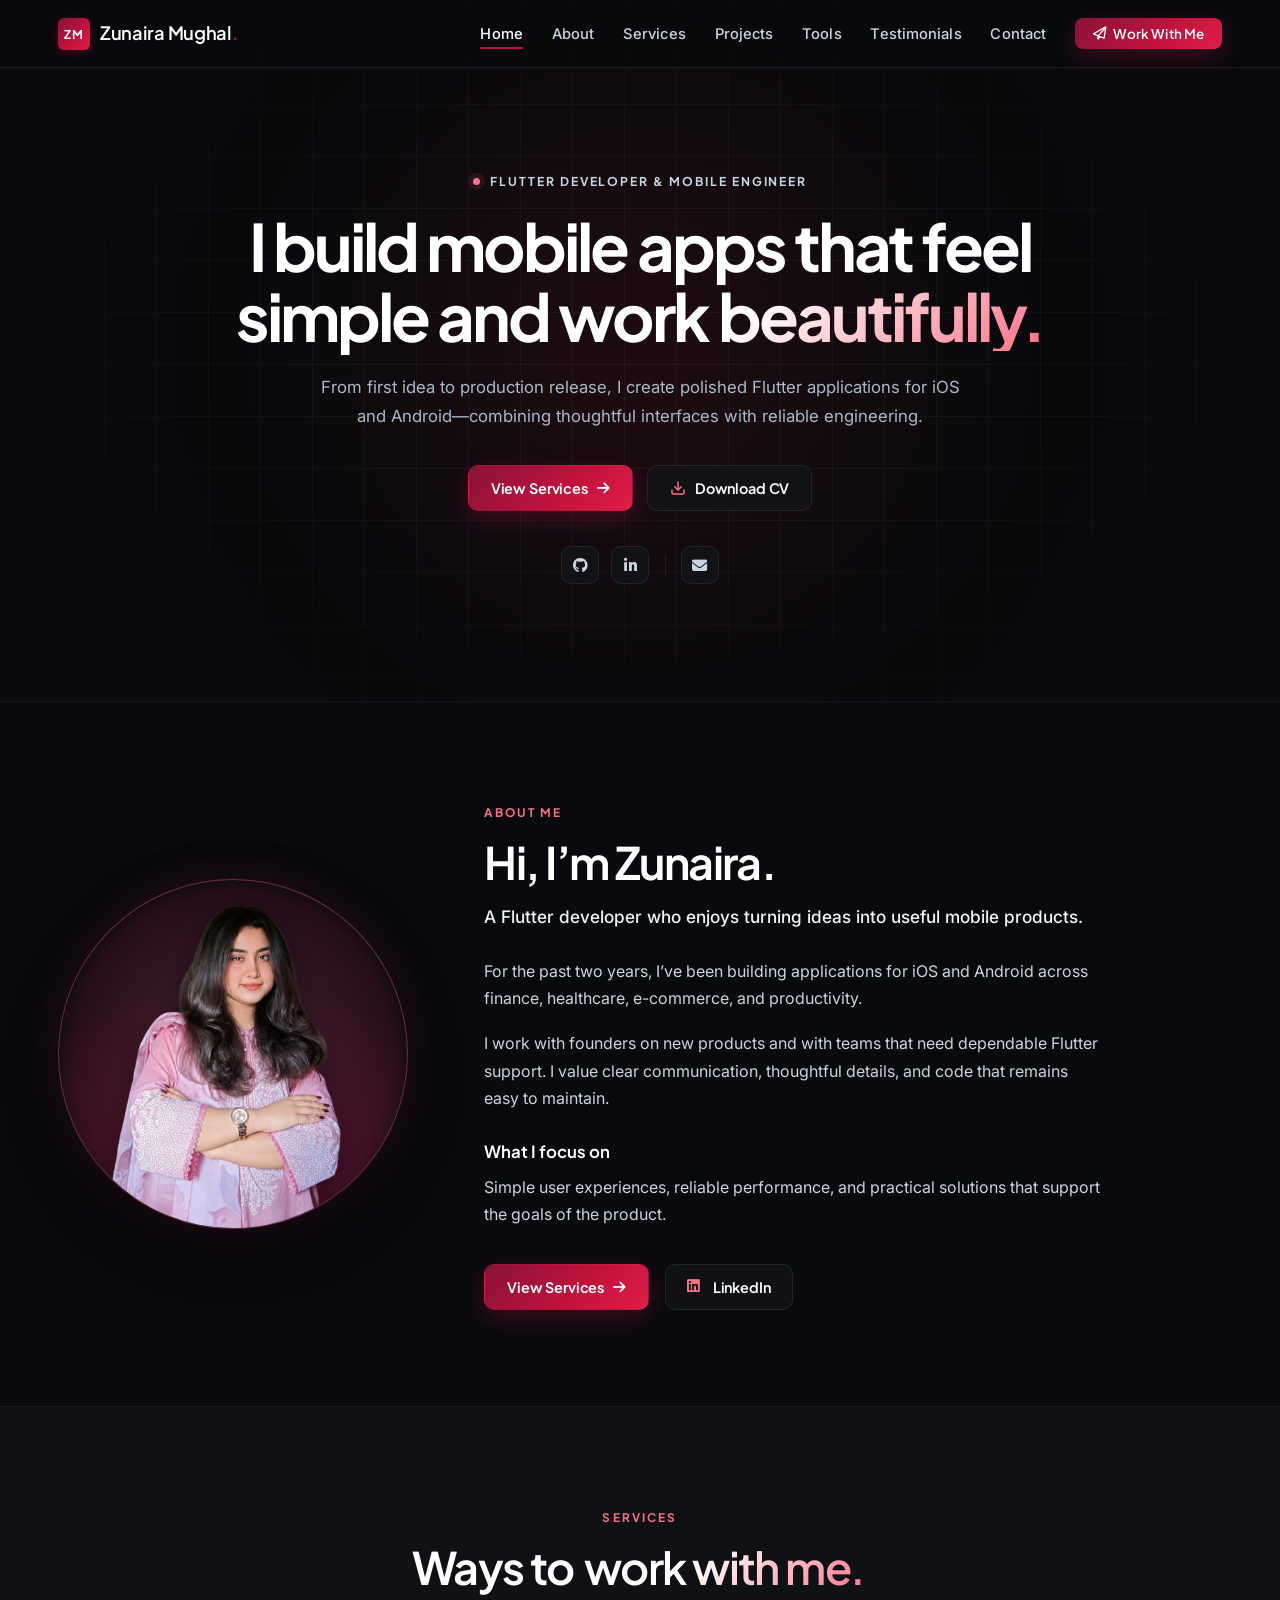
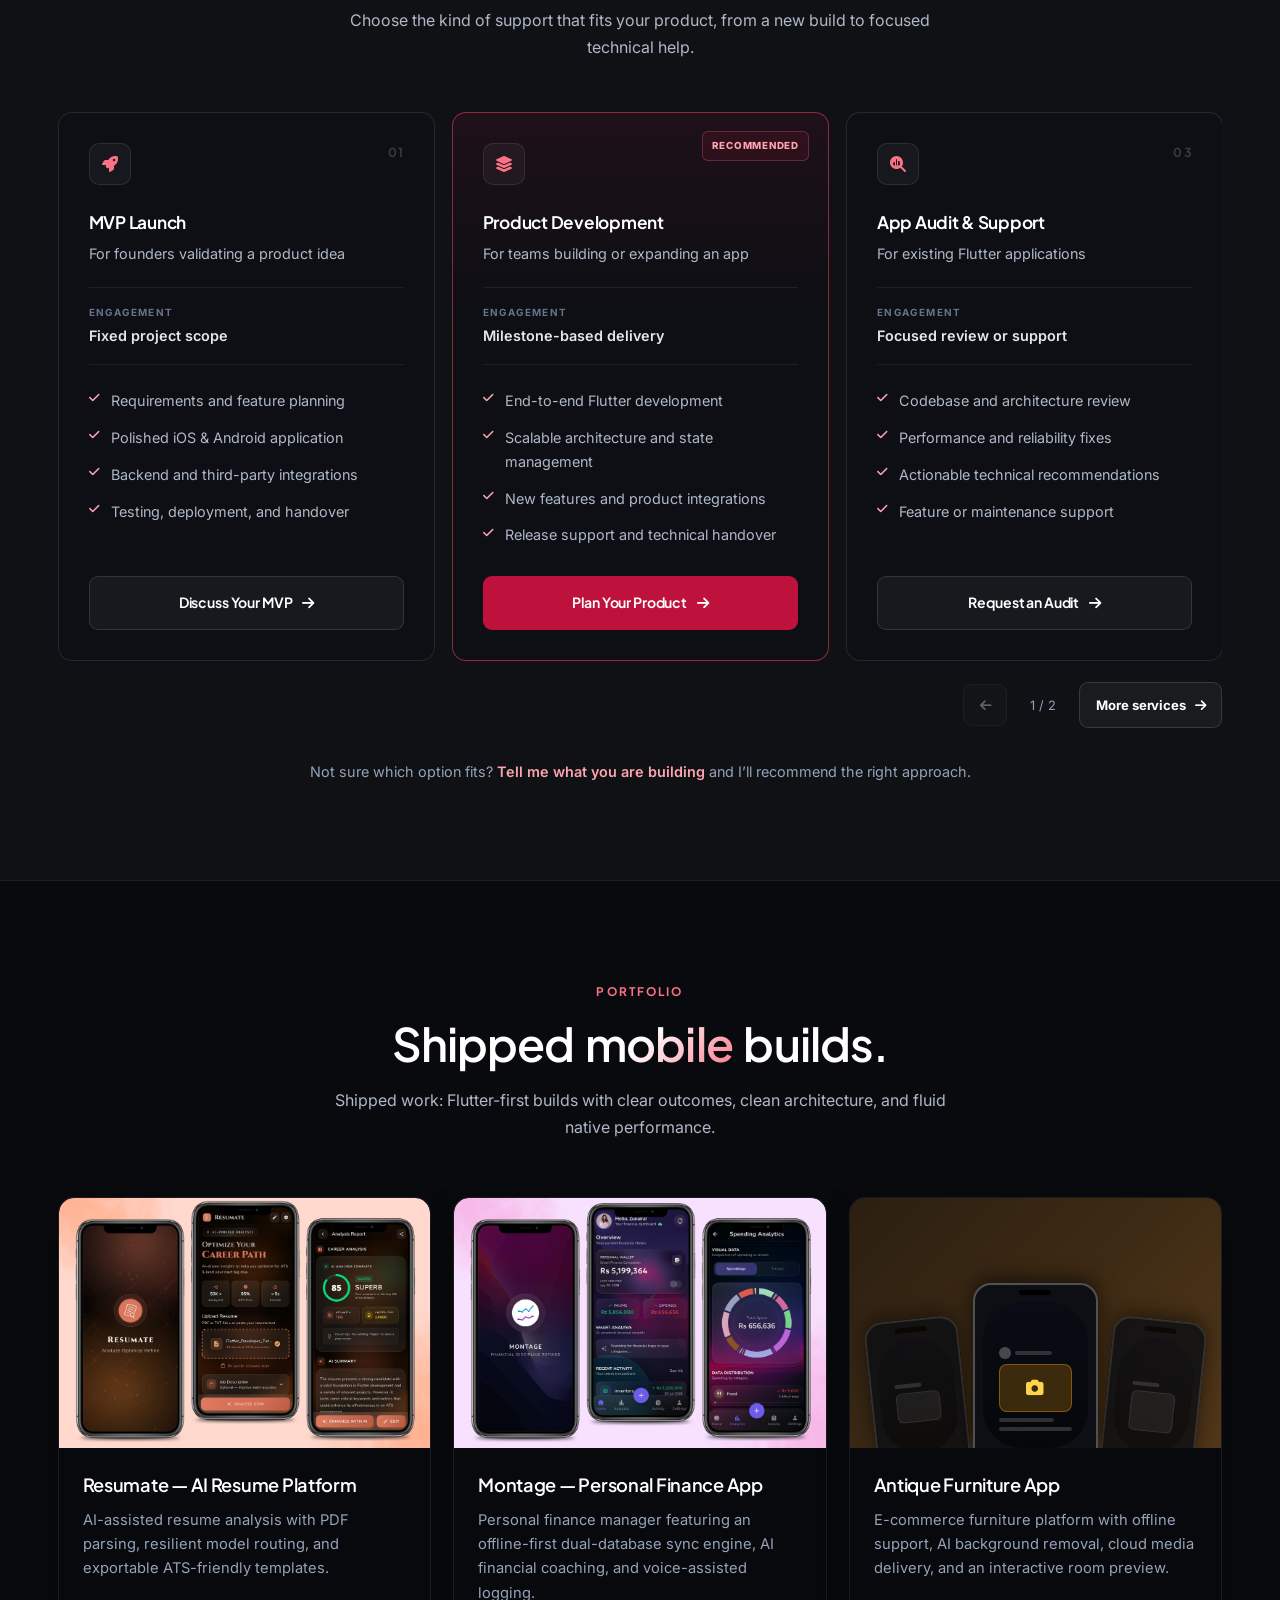
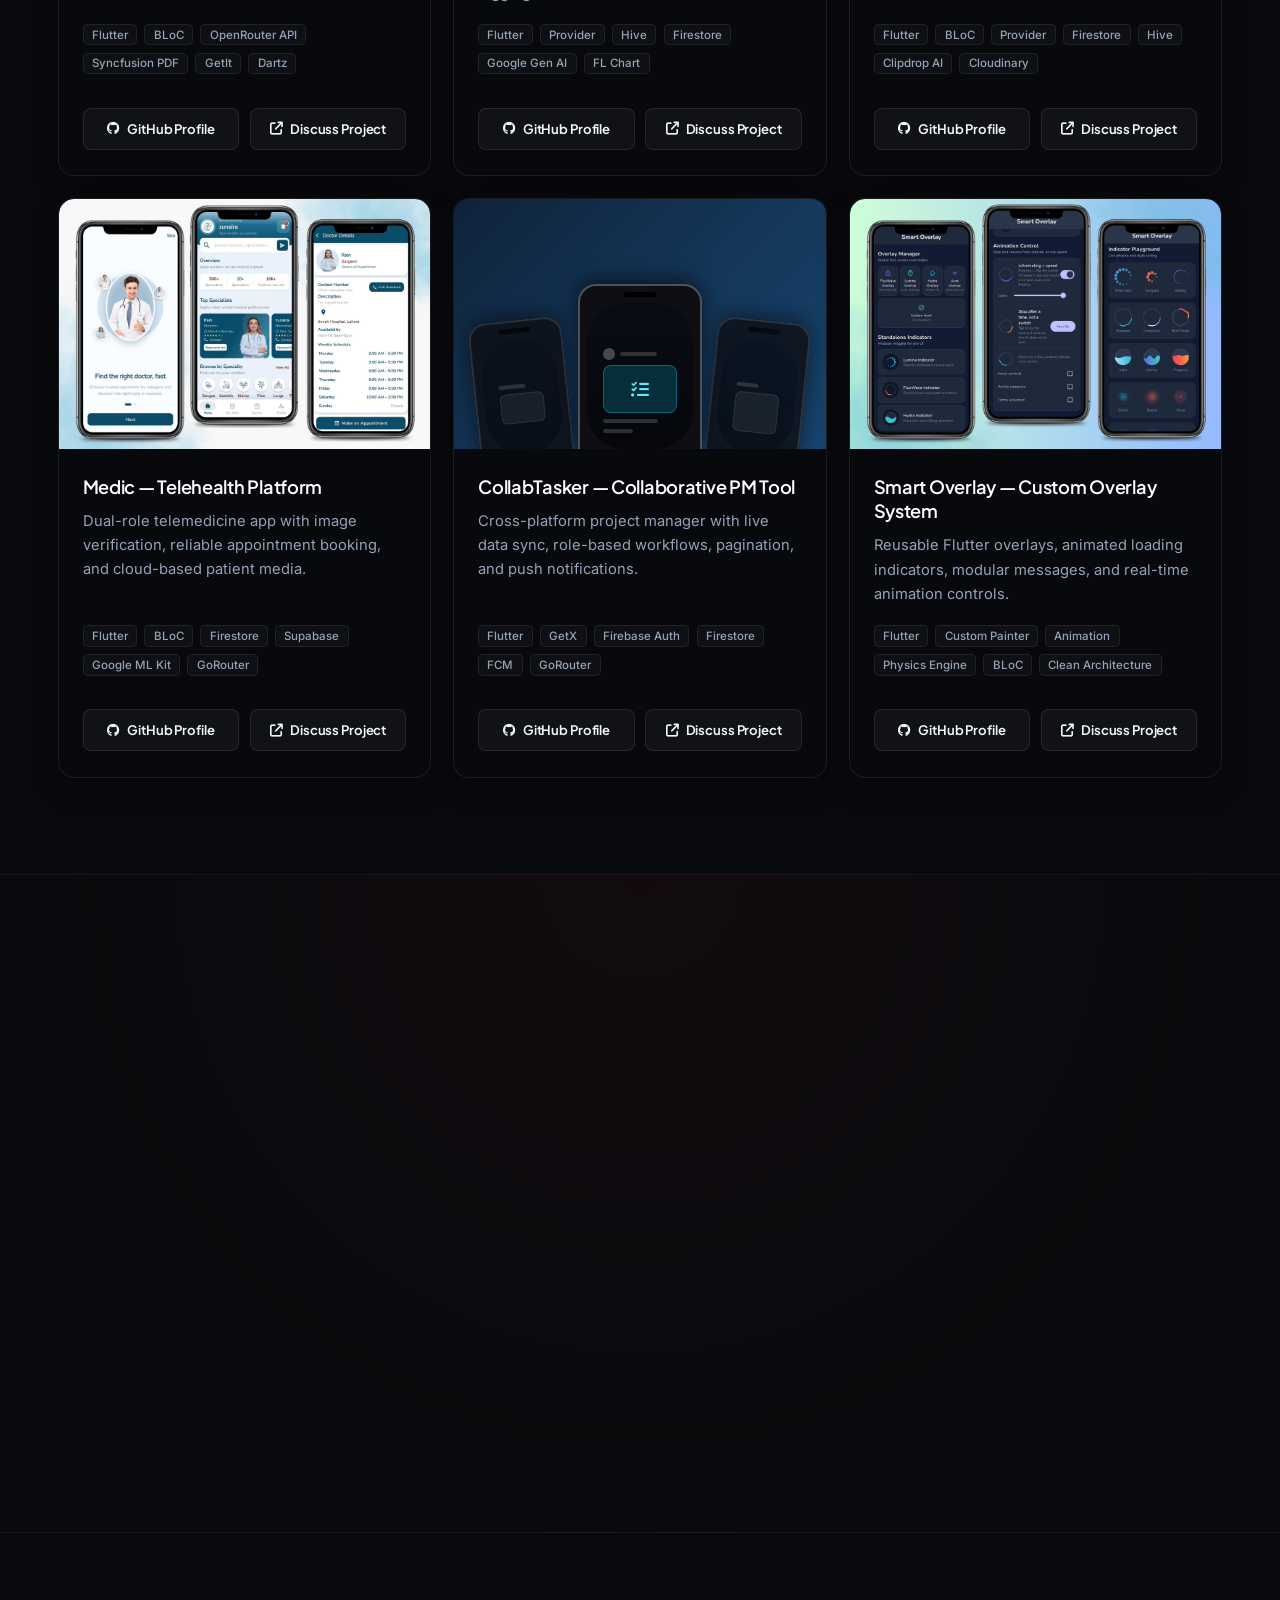
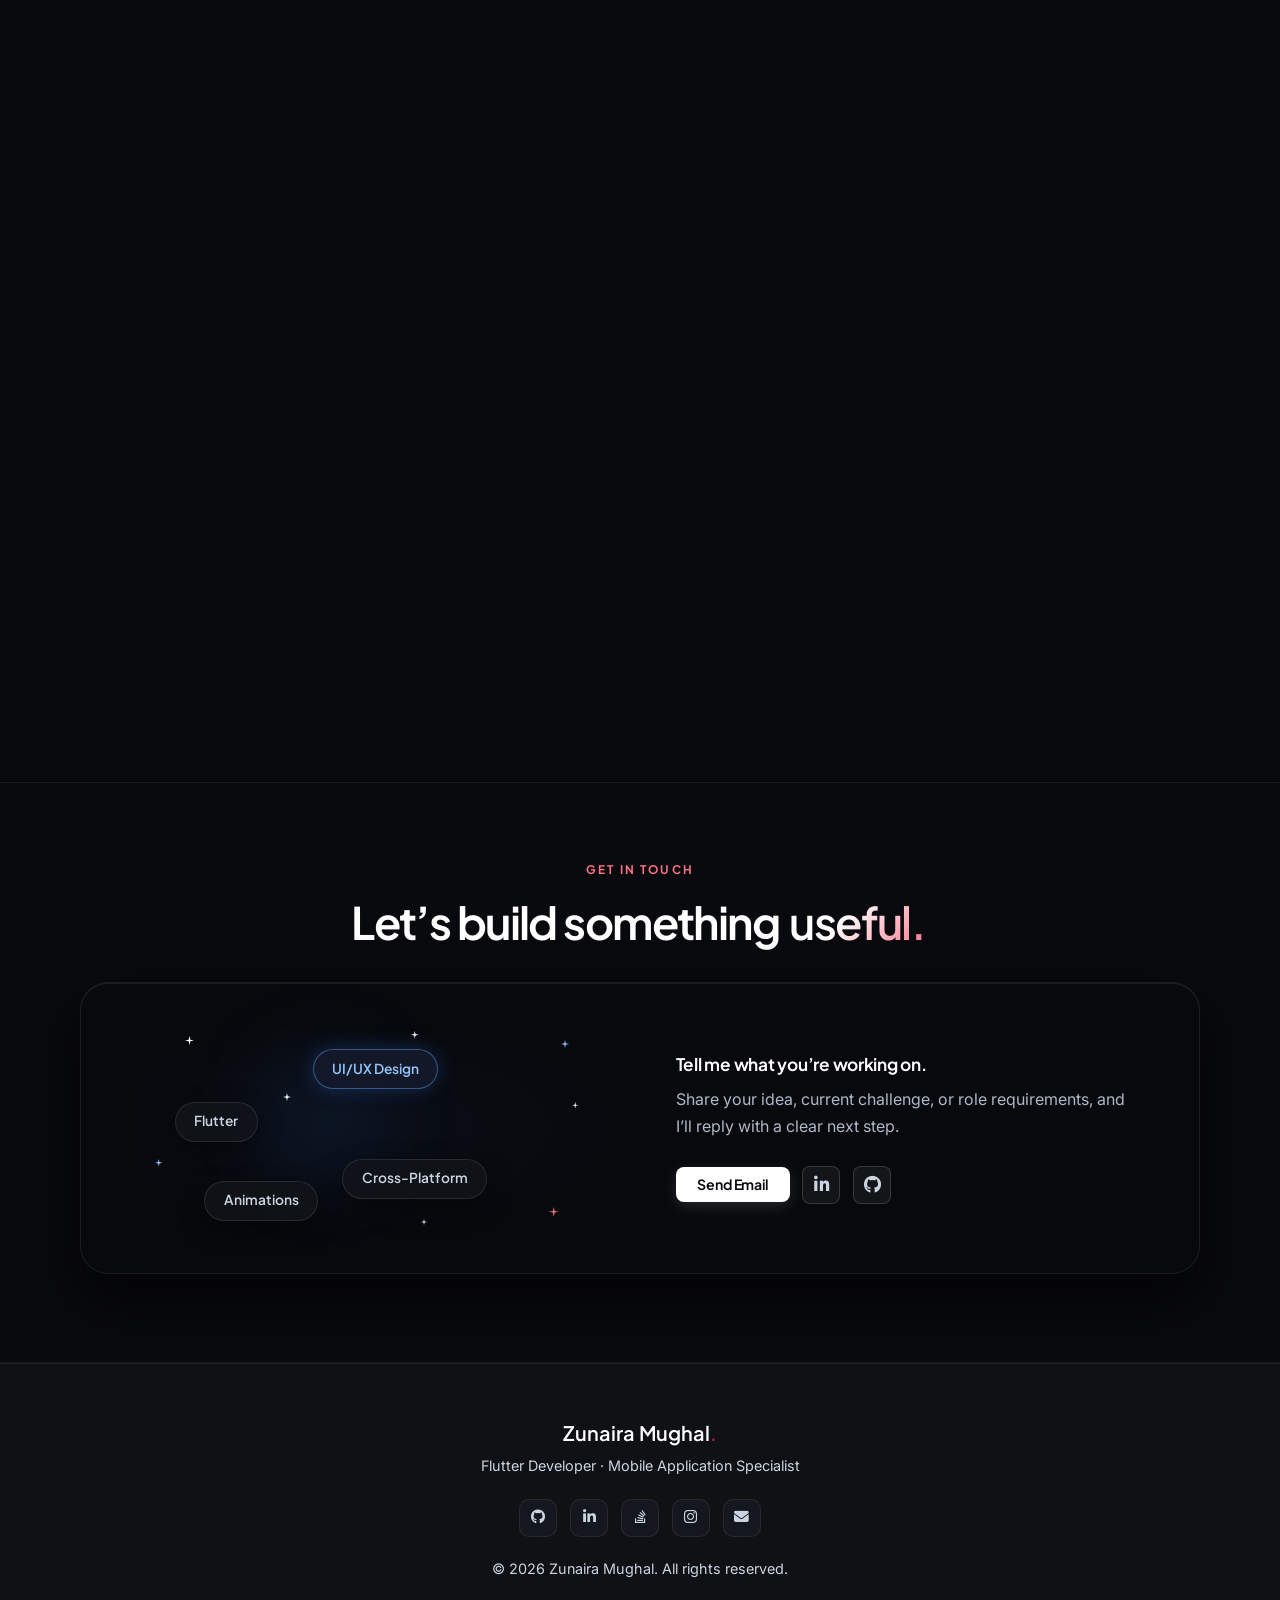
==== commit 00f47a44: "`feat: consolidate services section and add responsive service carousel`" ====
--- a/index.html
+++ b/index.html
@@ -31,7 +31,7 @@
   <!-- Stylesheet -->
   <link rel="stylesheet" href="css/style.css?v=2.0"/>
 </head>
-<body>
+<body class="homepage">
 
   <!-- ═══════════════════════════════════════
        NAVIGATION
@@ -44,12 +44,12 @@
     <ul class="nav-links" id="navLinks">
       <li><a href="#home" class="active">Home</a></li>
       <li><a href="#about">About</a></li>
-      <li><a href="#skills">Skills</a></li>
+      <li><a href="#services">Services</a></li>
       <li><a href="#projects">Projects</a></li>
-      <li><a href="#services">Services</a></li>
+      <li><a href="#skills">Tools</a></li>
       <li><a href="#testimonials">Testimonials</a></li>
       <li><a href="#contact">Contact</a></li>
-      <li><a href="#packages" class="nav-cta"><i class="fa-regular fa-paper-plane"></i> Work With Me</a></li>
+      <li><a href="#services" class="nav-cta"><i class="fa-regular fa-paper-plane"></i> Work With Me</a></li>
     </ul>
     <div class="hamburger" id="hamburger" aria-label="Toggle navigation">
       <span></span><span></span><span></span>
@@ -71,7 +71,7 @@
         <p class="hero-summary">From first idea to production release, I create polished Flutter applications for iOS and Android—combining thoughtful interfaces with reliable engineering.</p>
 
         <div class="hero-actions">
-          <a href="#packages" class="btn-primary">
+          <a href="#services" class="btn-primary">
             <span>View Services</span>
             <i class="fa-solid fa-arrow-right"></i>
           </a>
@@ -293,7 +293,7 @@
           <h3 class="about-subheading">What I focus on</h3>
           <p>Simple user experiences, reliable performance, and practical solutions that support the goals of the product.</p>
           <div class="about-btns">
-            <a href="#packages" class="btn-primary">
+            <a href="#services" class="btn-primary">
               <span>View Services</span>
               <i class="fa-solid fa-arrow-right"></i>
             </a>
@@ -757,108 +757,16 @@
   <!-- ═══════════════════════════════════════
        SERVICES
   ═══════════════════════════════════════ -->
-  <section id="services">
+  <section id="services" class="packages-section">
     <div class="section-inner">
-      
-      <!-- Centered Header -->
       <div class="services-header-area reveal">
         <span class="section-tag">SERVICES</span>
-        <h2 class="services-main-title">
-          How I can <span class="services-headline-italic">help.</span>
-        </h2>
-        <p class="services-subtitle">Practical support for building a new app, improving an existing one, or delivering a focused feature.</p>
-      </div>
-
-      <!-- 4-Column / 8-Card Services Grid -->
-      <div class="services-grid reveal">
-        
-        <!-- Card 1: Flutter app development -->
-        <div class="service-card">
-          <div class="service-icon">
-            <i class="fa-solid fa-mobile-screen"></i>
-          </div>
-          <h3>Flutter App Development</h3>
-          <p>Production-ready iOS and Android applications built from one maintainable Flutter codebase.</p>
-        </div>
-
-        <!-- Card 2: MVP & custom builds -->
-        <div class="service-card">
-          <div class="service-icon">
-            <i class="fa-solid fa-cube"></i>
-          </div>
-          <h3>MVP &amp; Product Builds</h3>
-          <p>Focused product development that turns your core requirements into a testable first release.</p>
-        </div>
-
-        <!-- Card 3: AI-powered features -->
-        <div class="service-card">
-          <div class="service-icon">
-            <i class="fa-solid fa-wand-magic-sparkles"></i>
-          </div>
-          <h3>AI Feature Integration</h3>
-          <p>Practical text, image, and assistant features integrated with clear loading, error, and fallback states.</p>
-        </div>
-
-        <!-- Card 4: Firebase & backend -->
-        <div class="service-card">
-          <div class="service-icon">
-            <i class="fa-solid fa-database"></i>
-          </div>
-          <h3>Firebase &amp; Backend</h3>
-          <p>Authentication, databases, storage, cloud functions, notifications, and analytics configured for your app.</p>
-        </div>
-
-        <!-- Card 5: API integration -->
-        <div class="service-card">
-          <div class="service-icon">
-            <i class="fa-solid fa-code"></i>
-          </div>
-          <h3>API Integration</h3>
-          <p>Reliable REST, WebSocket, and third-party service integrations with proper error handling.</p>
-        </div>
-
-        <!-- Card 6: Pixel-perfect UI development -->
-        <div class="service-card">
-          <div class="service-icon">
-            <i class="fa-regular fa-credit-card"></i>
-          </div>
-          <h3>Design-to-Flutter UI</h3>
-          <p>Accurate implementation of your designs across screen sizes, themes, and interaction states.</p>
-        </div>
-
-        <!-- Card 7: Performance optimisation -->
-        <div class="service-card">
-          <div class="service-icon">
-            <i class="fa-solid fa-bolt"></i>
-          </div>
-          <h3>Performance Optimisation</h3>
-          <p>Targeted improvements to startup time, scrolling, rebuilds, memory use, and overall responsiveness.</p>
-        </div>
-
-        <!-- Card 8: Deployment & maintenance -->
-        <div class="service-card">
-          <div class="service-icon">
-            <i class="fa-solid fa-arrow-up-from-bracket"></i>
-          </div>
-          <h3>Release &amp; Maintenance</h3>
-          <p>Store preparation, release support, version updates, and ongoing improvements after launch.</p>
-        </div>
-
-      </div>
-    </div>
-  </section>
-
-  <hr class="divider"/>
-
-  <section id="packages" class="packages-section">
-    <div class="section-inner">
-      <div class="services-header-area reveal">
-        <span class="section-tag">WAYS TO WORK TOGETHER</span>
-        <h2 class="services-main-title">A clear way to <span class="services-headline-italic">get started.</span></h2>
-        <p class="services-subtitle">Every build is scoped around your goals, timeline, and existing product. You receive a clear proposal before development begins.</p>
-      </div>
-
-      <div class="packages-grid reveal">
+        <h2 class="services-main-title">Ways to <span class="services-headline-italic">work with me.</span></h2>
+        <p class="services-subtitle">Choose the kind of support that fits your product, from a new build to focused technical help.</p>
+      </div>
+
+      <div class="packages-carousel reveal" aria-label="Services carousel">
+      <div class="packages-grid" id="servicesTrack">
         <article class="package-card">
           <div class="package-icon"><i class="fa-solid fa-rocket"></i></div>
           <span class="package-number">01</span>
@@ -904,6 +812,57 @@
           </ul>
           <a href="#contact" class="package-cta">Request an Audit <i class="fa-solid fa-arrow-right"></i></a>
         </article>
+
+        <article class="package-card">
+          <div class="package-icon"><i class="fa-solid fa-wand-magic-sparkles"></i></div>
+          <span class="package-number">04</span>
+          <h3>Features &amp; Integrations</h3>
+          <p class="package-for">For products that need new capabilities</p>
+          <p class="package-price"><span>INCLUDES</span> APIs, AI, Firebase, and payments</p>
+          <ul class="package-list">
+            <li><i class="fa-solid fa-check"></i><span>Third-party API integration</span></li>
+            <li><i class="fa-solid fa-check"></i><span>AI-powered product features</span></li>
+            <li><i class="fa-solid fa-check"></i><span>Authentication and cloud data</span></li>
+            <li><i class="fa-solid fa-check"></i><span>Clear loading and error states</span></li>
+          </ul>
+          <a href="#contact" class="package-cta">Discuss a Feature <i class="fa-solid fa-arrow-right"></i></a>
+        </article>
+
+        <article class="package-card">
+          <div class="package-icon"><i class="fa-solid fa-pen-ruler"></i></div>
+          <span class="package-number">05</span>
+          <h3>Design to Flutter</h3>
+          <p class="package-for">For teams with completed UI designs</p>
+          <p class="package-price"><span>INCLUDES</span> Responsive interface development</p>
+          <ul class="package-list">
+            <li><i class="fa-solid fa-check"></i><span>Accurate design implementation</span></li>
+            <li><i class="fa-solid fa-check"></i><span>Responsive layouts and themes</span></li>
+            <li><i class="fa-solid fa-check"></i><span>Animations and interaction states</span></li>
+            <li><i class="fa-solid fa-check"></i><span>Reusable UI components</span></li>
+          </ul>
+          <a href="#contact" class="package-cta">Share Your Designs <i class="fa-solid fa-arrow-right"></i></a>
+        </article>
+
+        <article class="package-card">
+          <div class="package-icon"><i class="fa-solid fa-arrow-up-from-bracket"></i></div>
+          <span class="package-number">06</span>
+          <h3>Launch &amp; Maintenance</h3>
+          <p class="package-for">For apps preparing to launch or grow</p>
+          <p class="package-price"><span>INCLUDES</span> Release and ongoing support</p>
+          <ul class="package-list">
+            <li><i class="fa-solid fa-check"></i><span>Store release preparation</span></li>
+            <li><i class="fa-solid fa-check"></i><span>Performance improvements</span></li>
+            <li><i class="fa-solid fa-check"></i><span>Bug fixes and version updates</span></li>
+            <li><i class="fa-solid fa-check"></i><span>Ongoing product maintenance</span></li>
+          </ul>
+          <a href="#contact" class="package-cta">Discuss Support <i class="fa-solid fa-arrow-right"></i></a>
+        </article>
+      </div>
+      </div>
+      <div class="packages-controls" aria-label="Service navigation">
+        <button class="packages-arrow" id="servicesPrev" type="button" aria-label="Show previous services"><i class="fa-solid fa-arrow-left"></i></button>
+        <span class="packages-page" id="servicesPage" aria-live="polite">1 / 2</span>
+        <button class="packages-arrow" id="servicesNext" type="button" aria-label="Show next services"><span>More services</span><i class="fa-solid fa-arrow-right"></i></button>
       </div>
       <p class="packages-note">Not sure which option fits? <a href="#contact">Tell me what you are building</a> and I’ll recommend the right approach.</p>
     </div>
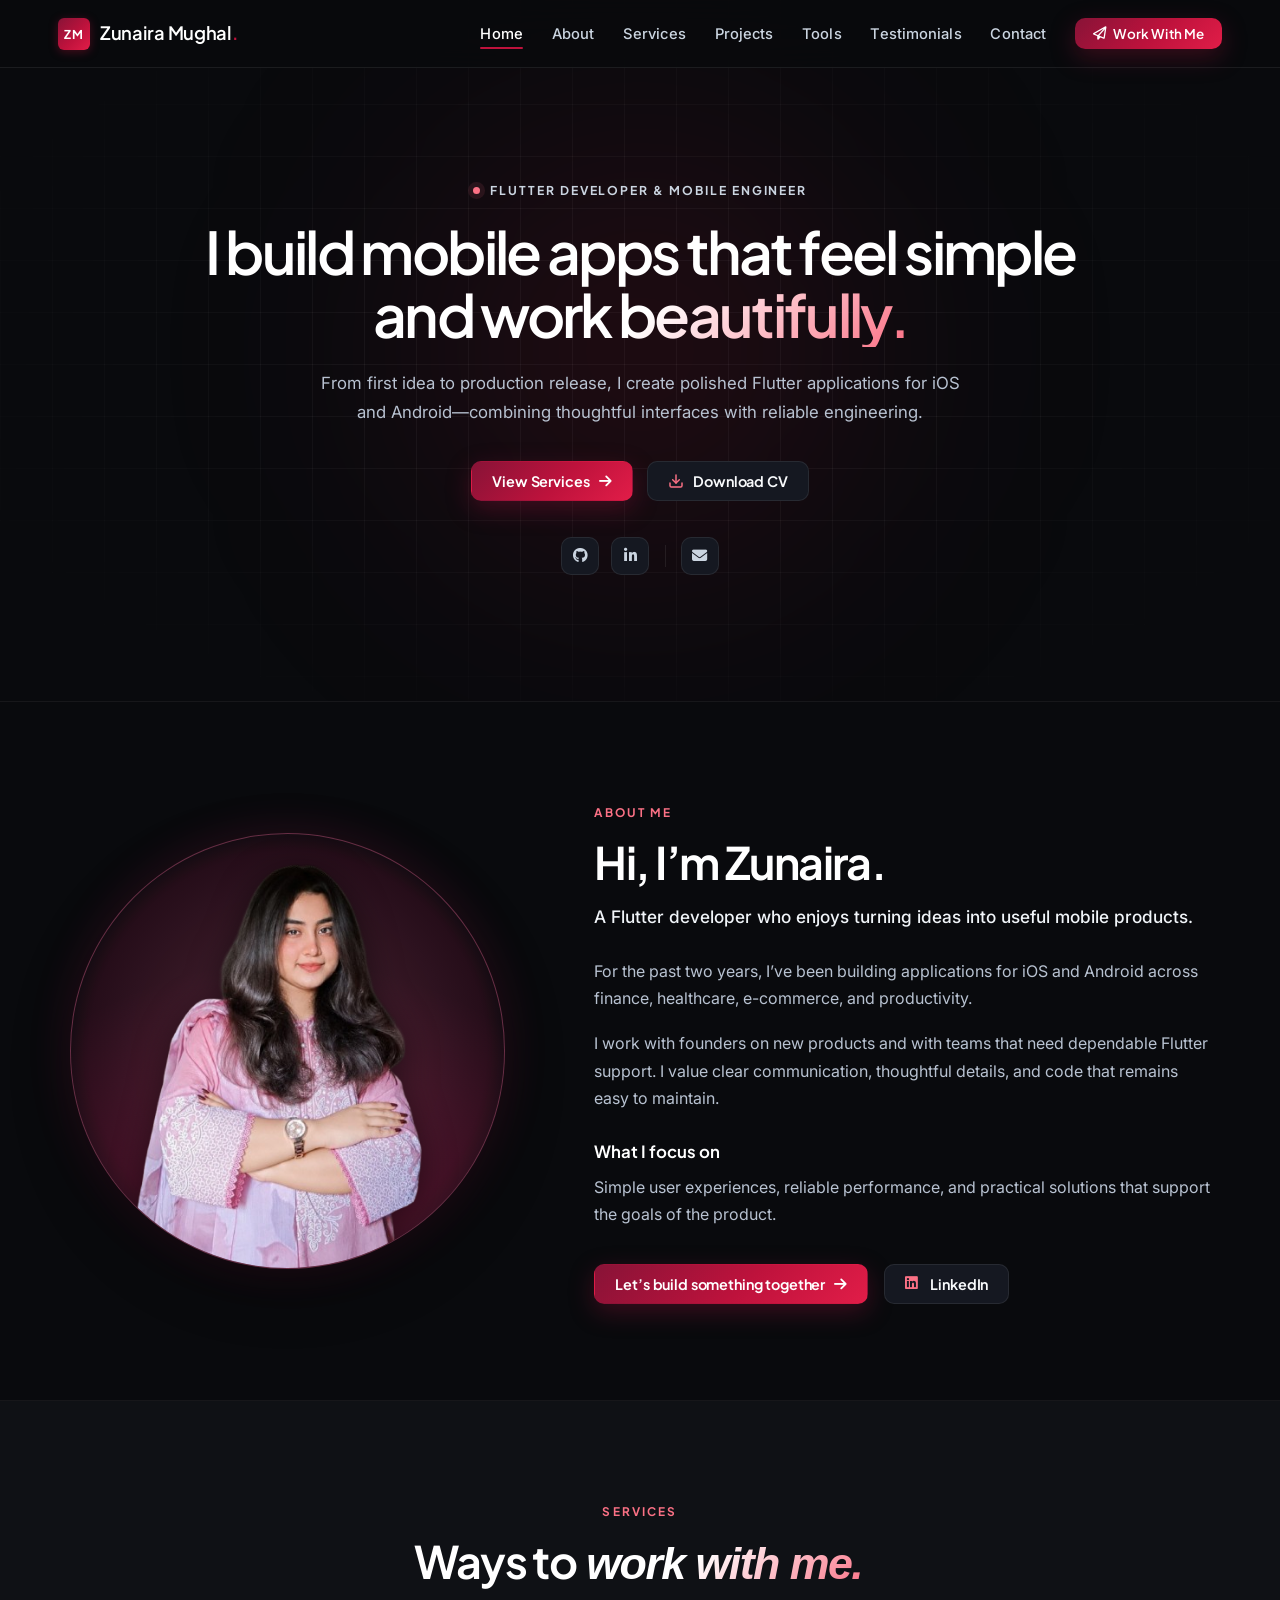
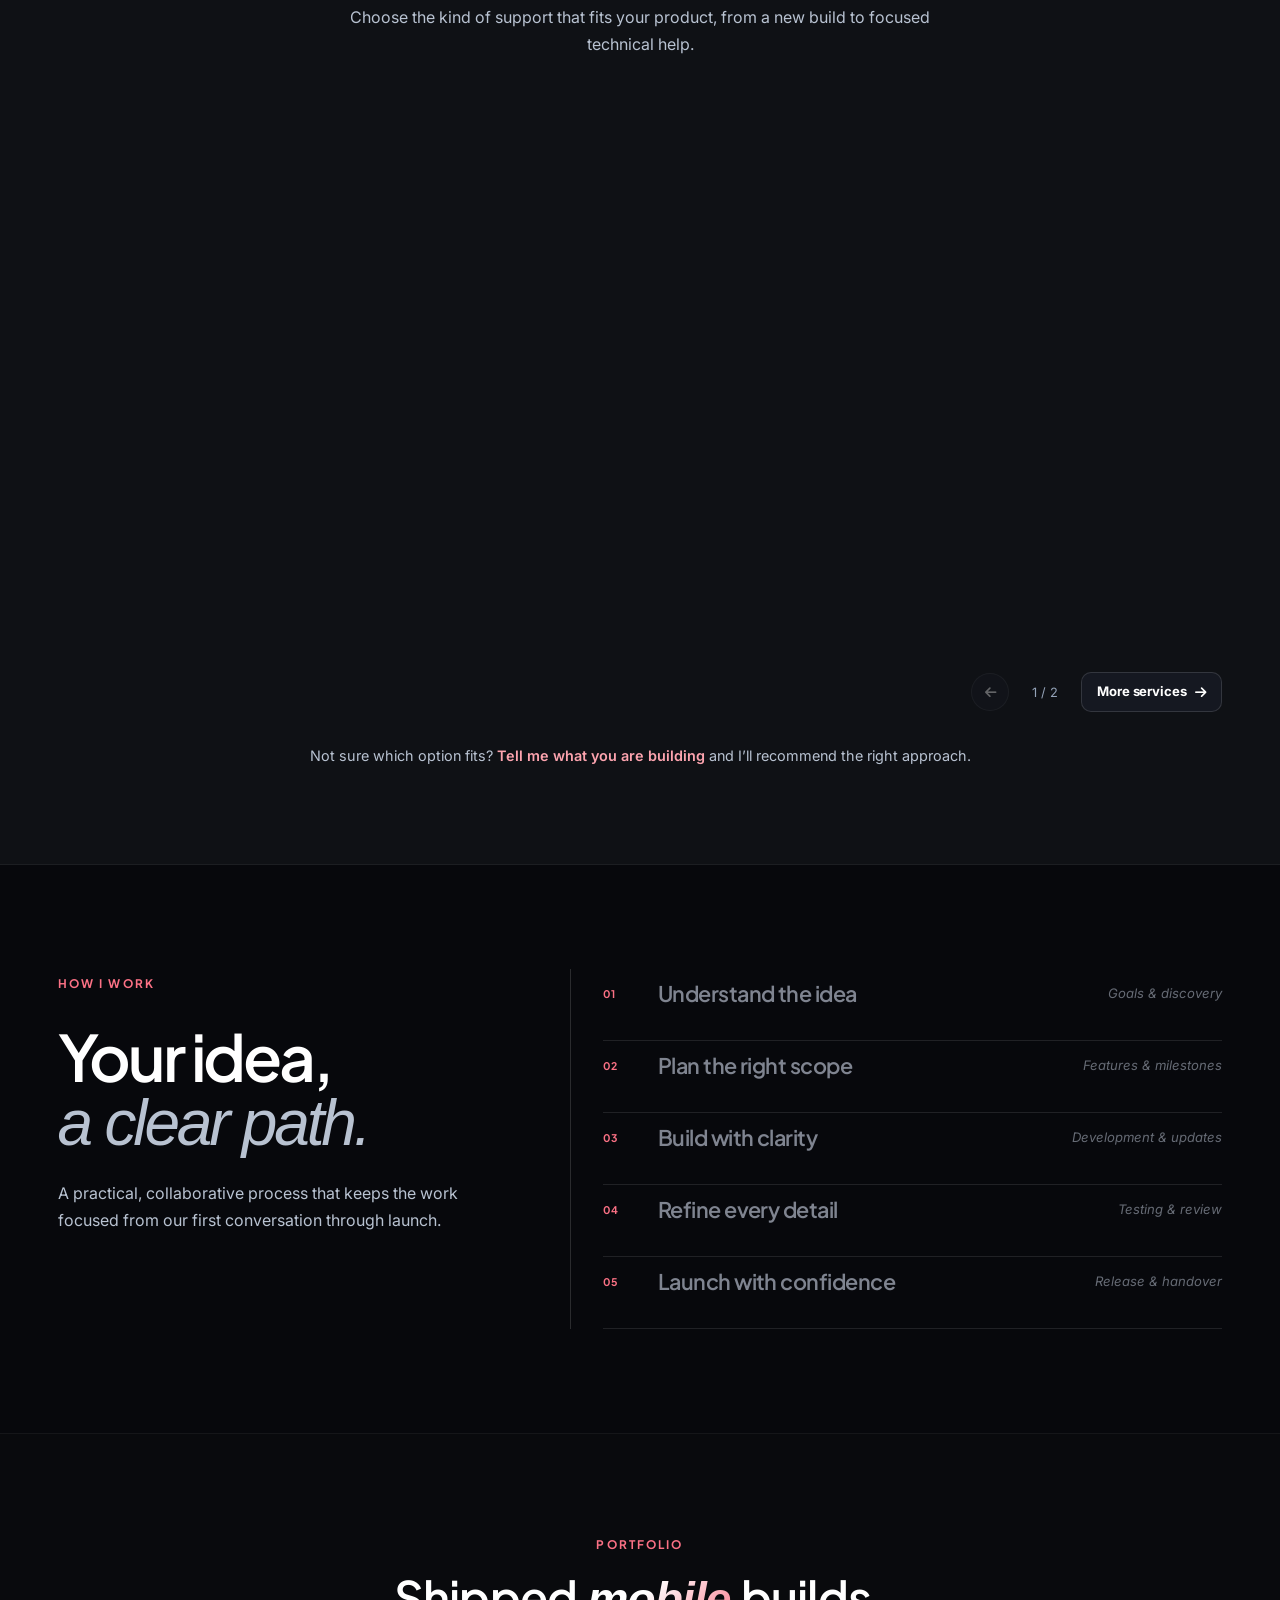
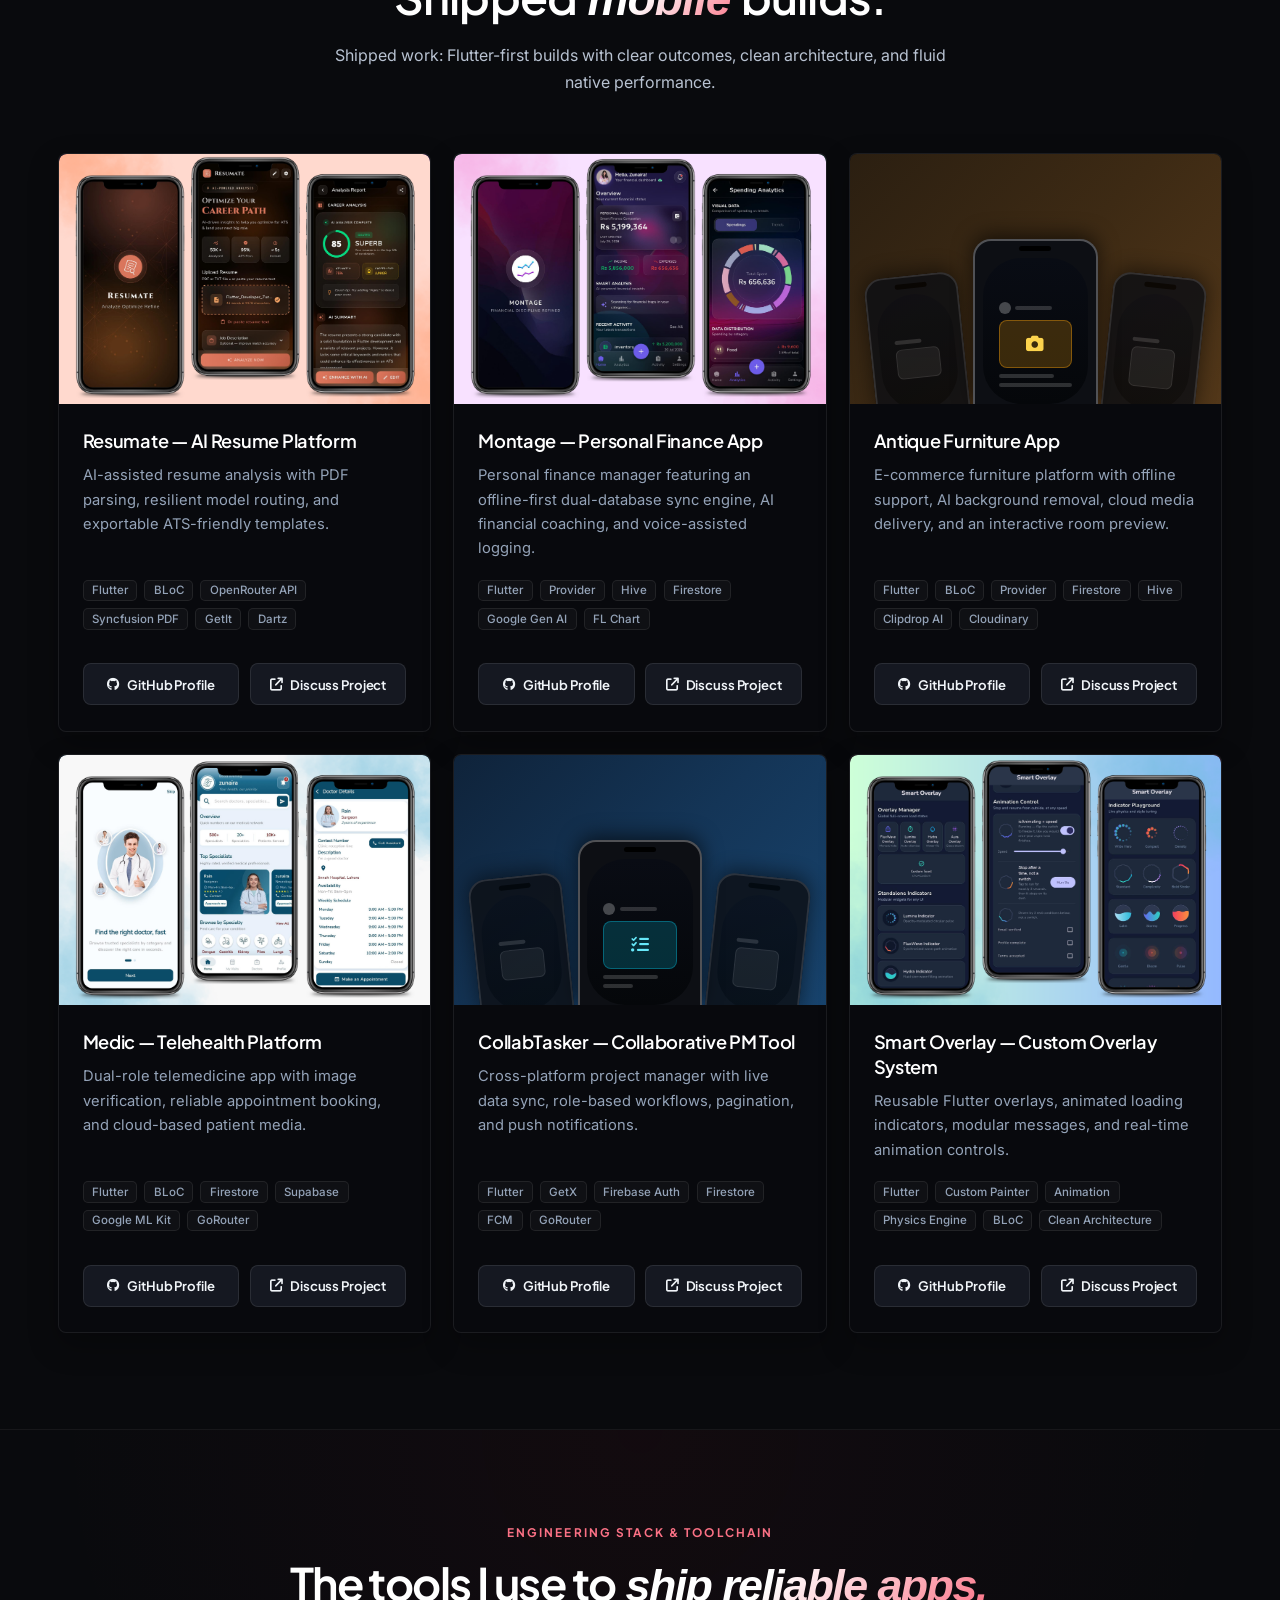
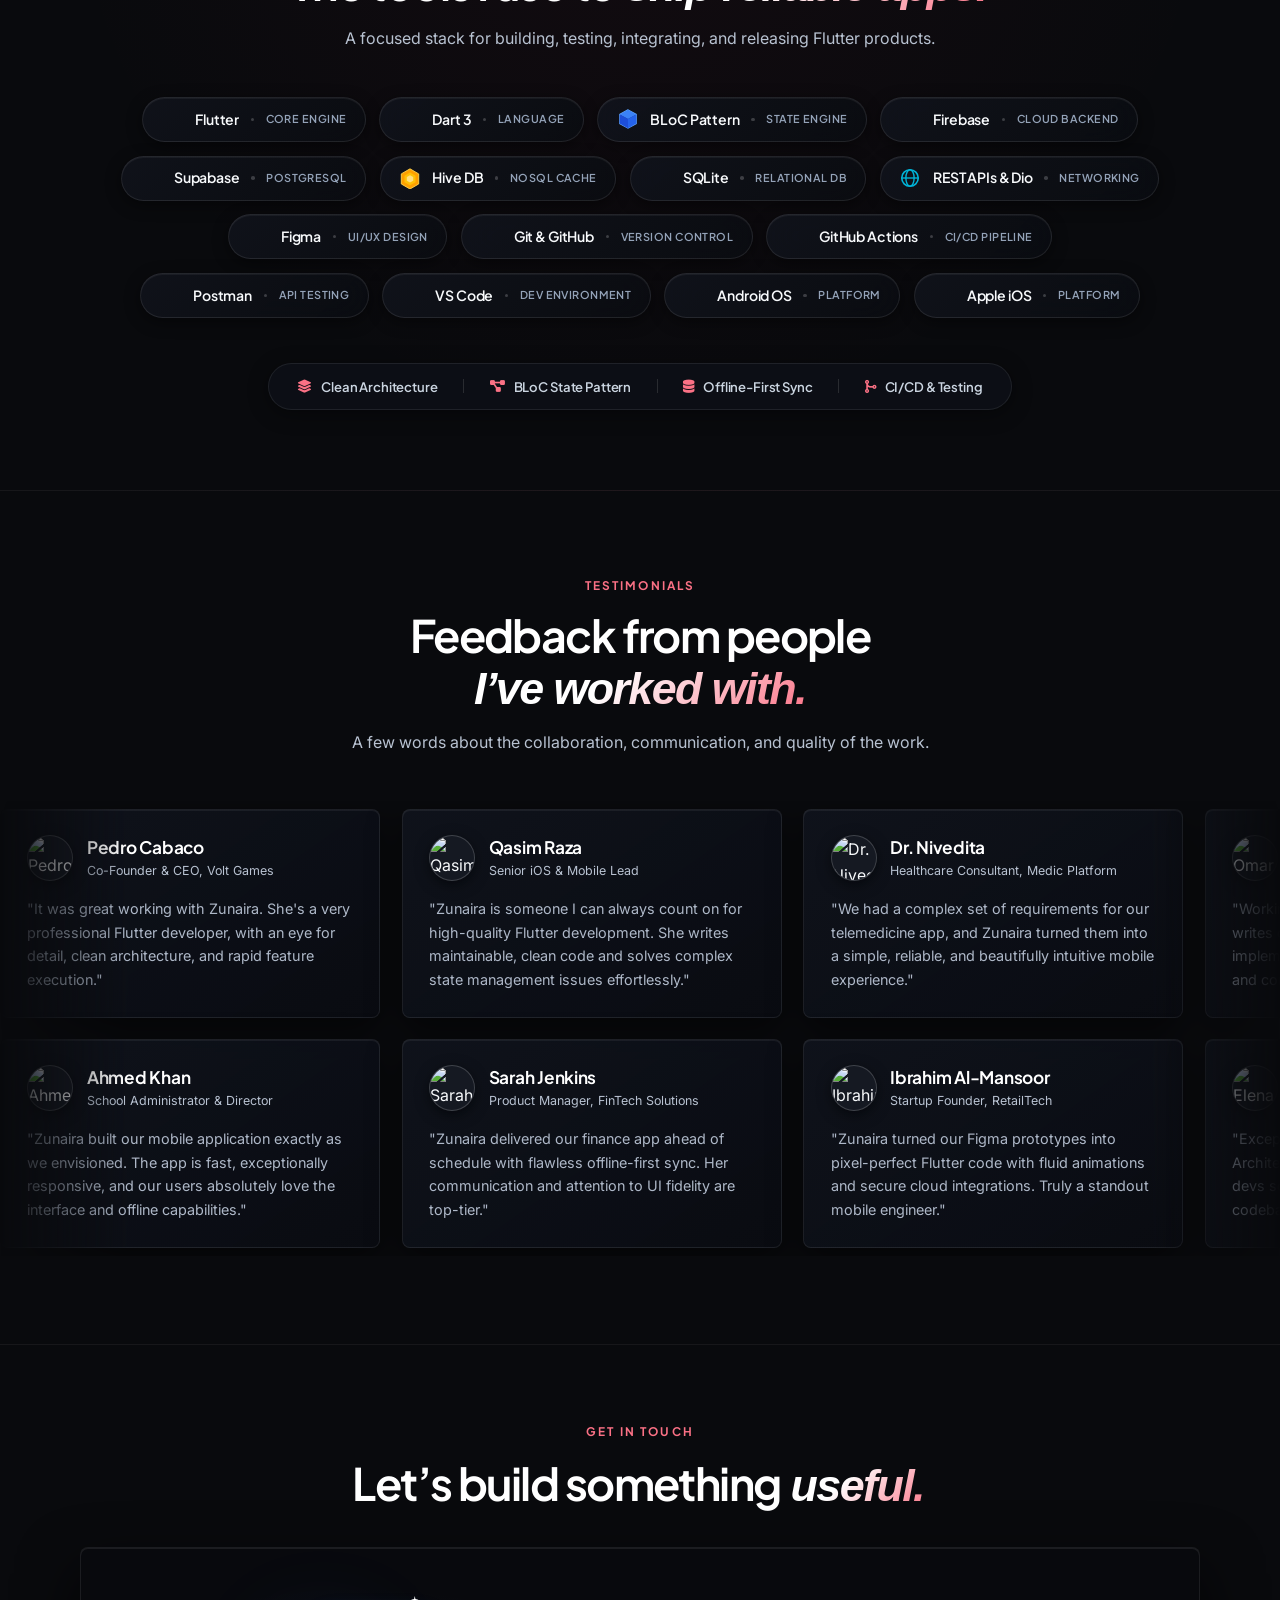
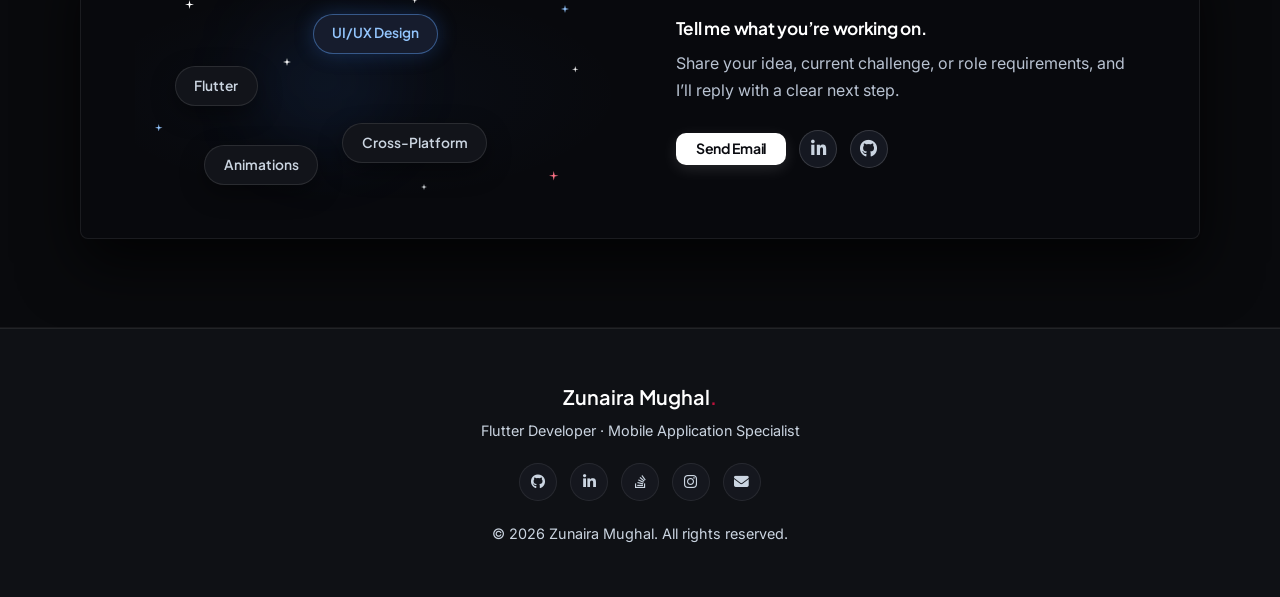
==== commit 6e8a62be: "`feat: refine portfolio styling and add interactive workflow section`" ====
--- a/index.html
+++ b/index.html
@@ -293,8 +293,8 @@
           <h3 class="about-subheading">What I focus on</h3>
           <p>Simple user experiences, reliable performance, and practical solutions that support the goals of the product.</p>
           <div class="about-btns">
-            <a href="#services" class="btn-primary">
-              <span>View Services</span>
+            <a href="#contact" class="btn-primary">
+              <span>Let’s build something together</span>
               <i class="fa-solid fa-arrow-right"></i>
             </a>
             <a href="https://linkedin.com/in/zunaira-mughal-80637b276" target="_blank" rel="noopener noreferrer" class="btn-outline">
@@ -865,6 +865,54 @@
         <button class="packages-arrow" id="servicesNext" type="button" aria-label="Show next services"><span>More services</span><i class="fa-solid fa-arrow-right"></i></button>
       </div>
       <p class="packages-note">Not sure which option fits? <a href="#contact">Tell me what you are building</a> and I’ll recommend the right approach.</p>
+    </div>
+  </section>
+
+  <hr class="divider"/>
+
+  <!-- ═══════════════════════════════════════
+       HOW I WORK
+  ═══════════════════════════════════════ -->
+  <section id="process" class="process-section">
+    <div class="section-inner process-layout">
+      <div class="process-intro reveal">
+        <span class="section-tag">HOW I WORK</span>
+        <h2 class="process-title">Your idea, <span>a clear path.</span></h2>
+        <p>A practical, collaborative process that keeps the work focused from our first conversation through launch.</p>
+      </div>
+
+      <ol class="process-list reveal">
+        <li tabindex="0">
+          <span class="process-number">01</span>
+          <h3>Understand the idea</h3>
+          <p class="process-meta">Goals &amp; discovery</p>
+          <p class="process-description">We clarify the product goal, your audience, and the problem the app needs to solve.</p>
+        </li>
+        <li tabindex="0">
+          <span class="process-number">02</span>
+          <h3>Plan the right scope</h3>
+          <p class="process-meta">Features &amp; milestones</p>
+          <p class="process-description">I turn the idea into a focused feature set, technical approach, and practical delivery plan.</p>
+        </li>
+        <li tabindex="0">
+          <span class="process-number">03</span>
+          <h3>Build with clarity</h3>
+          <p class="process-meta">Development &amp; updates</p>
+          <p class="process-description">The product is built in clear stages, with regular progress updates and room for useful feedback.</p>
+        </li>
+        <li tabindex="0">
+          <span class="process-number">04</span>
+          <h3>Refine every detail</h3>
+          <p class="process-meta">Testing &amp; review</p>
+          <p class="process-description">I test key flows, layouts, and performance, resolve issues, and review the final build with you.</p>
+        </li>
+        <li tabindex="0">
+          <span class="process-number">05</span>
+          <h3>Launch with confidence</h3>
+          <p class="process-meta">Release &amp; handover</p>
+          <p class="process-description">I prepare the release, support deployment, and provide a clean handover for what comes next.</p>
+        </li>
+      </ol>
     </div>
   </section>
 
--- a/css/style.css
+++ b/css/style.css
@@ -17,6 +17,7 @@
 @import url('skills.css?v=2.0');
 @import url('projects.css?v=2.0');
 @import url('services.css?v=2.0');
+@import url('process.css?v=2.0');
 @import url('testimonials.css?v=2.0');
 @import url('contact.css?v=2.0');
 @import url('typography.css?v=2.0');
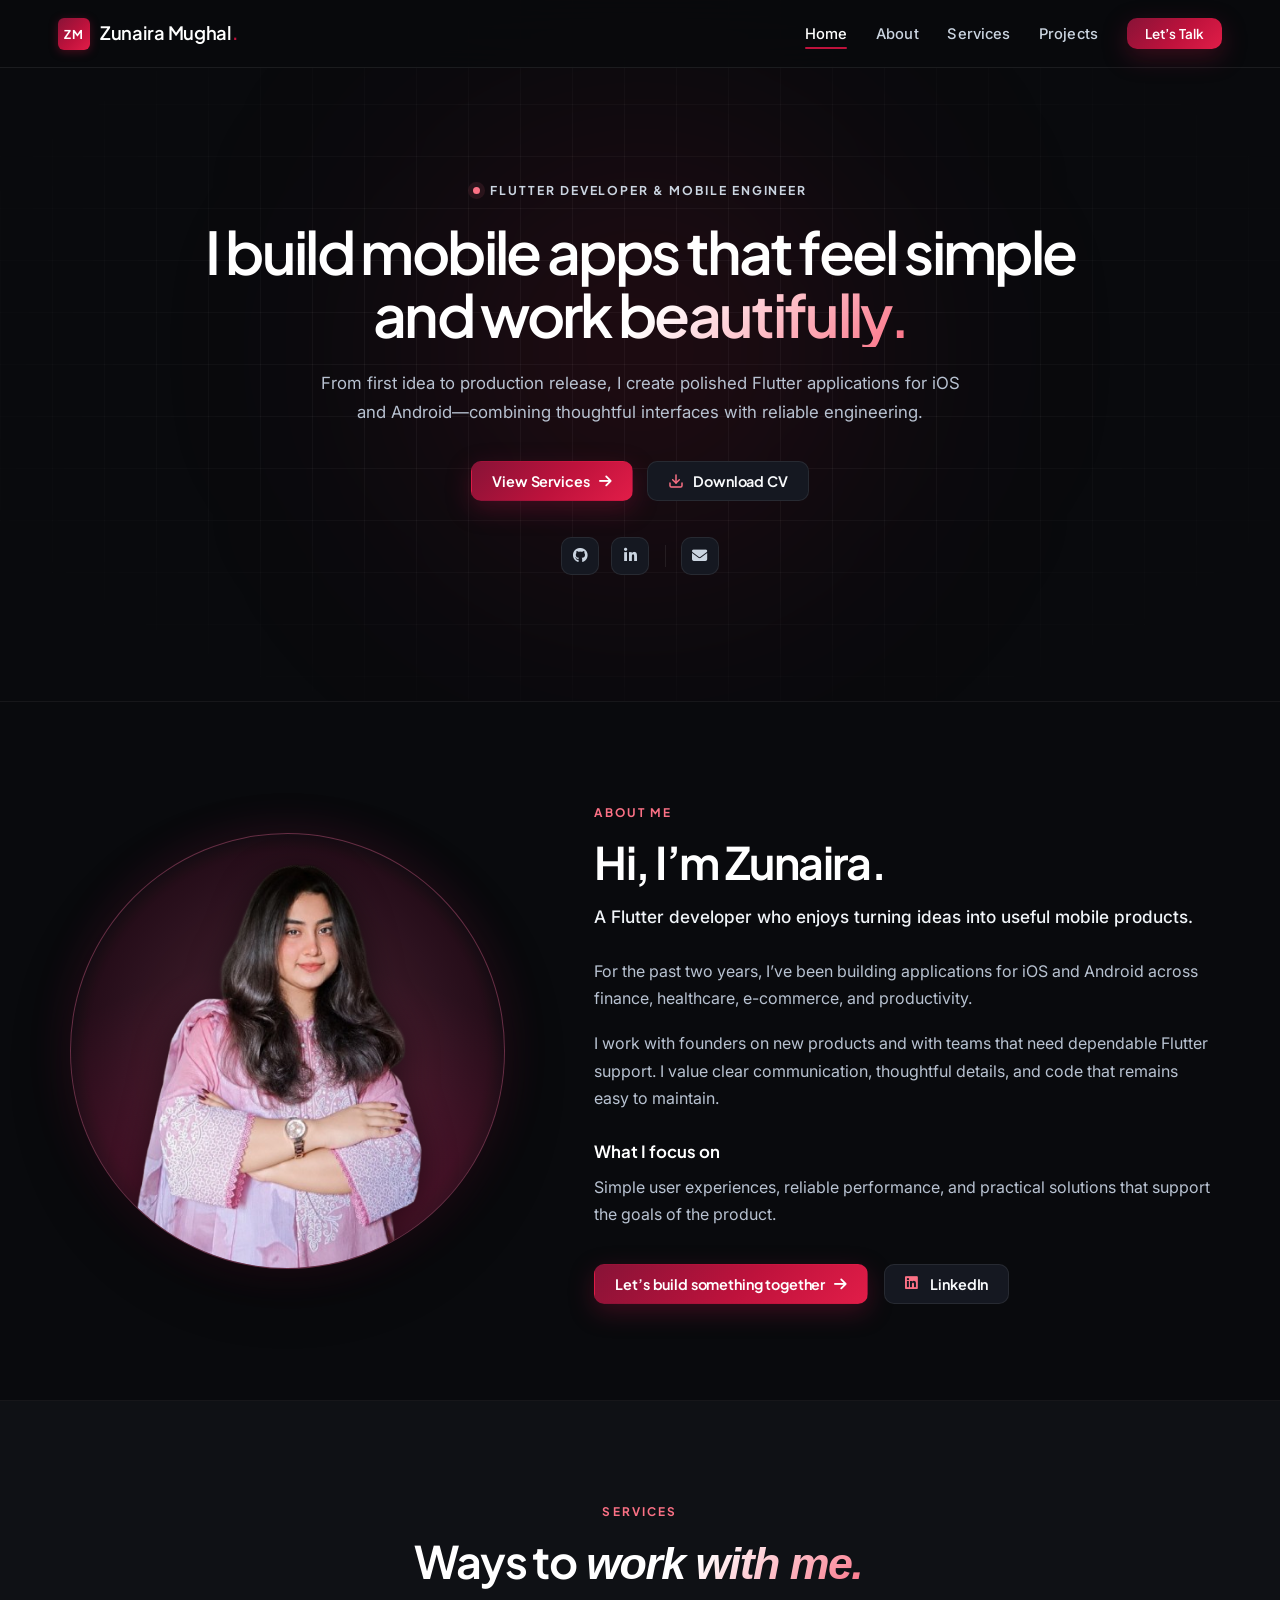
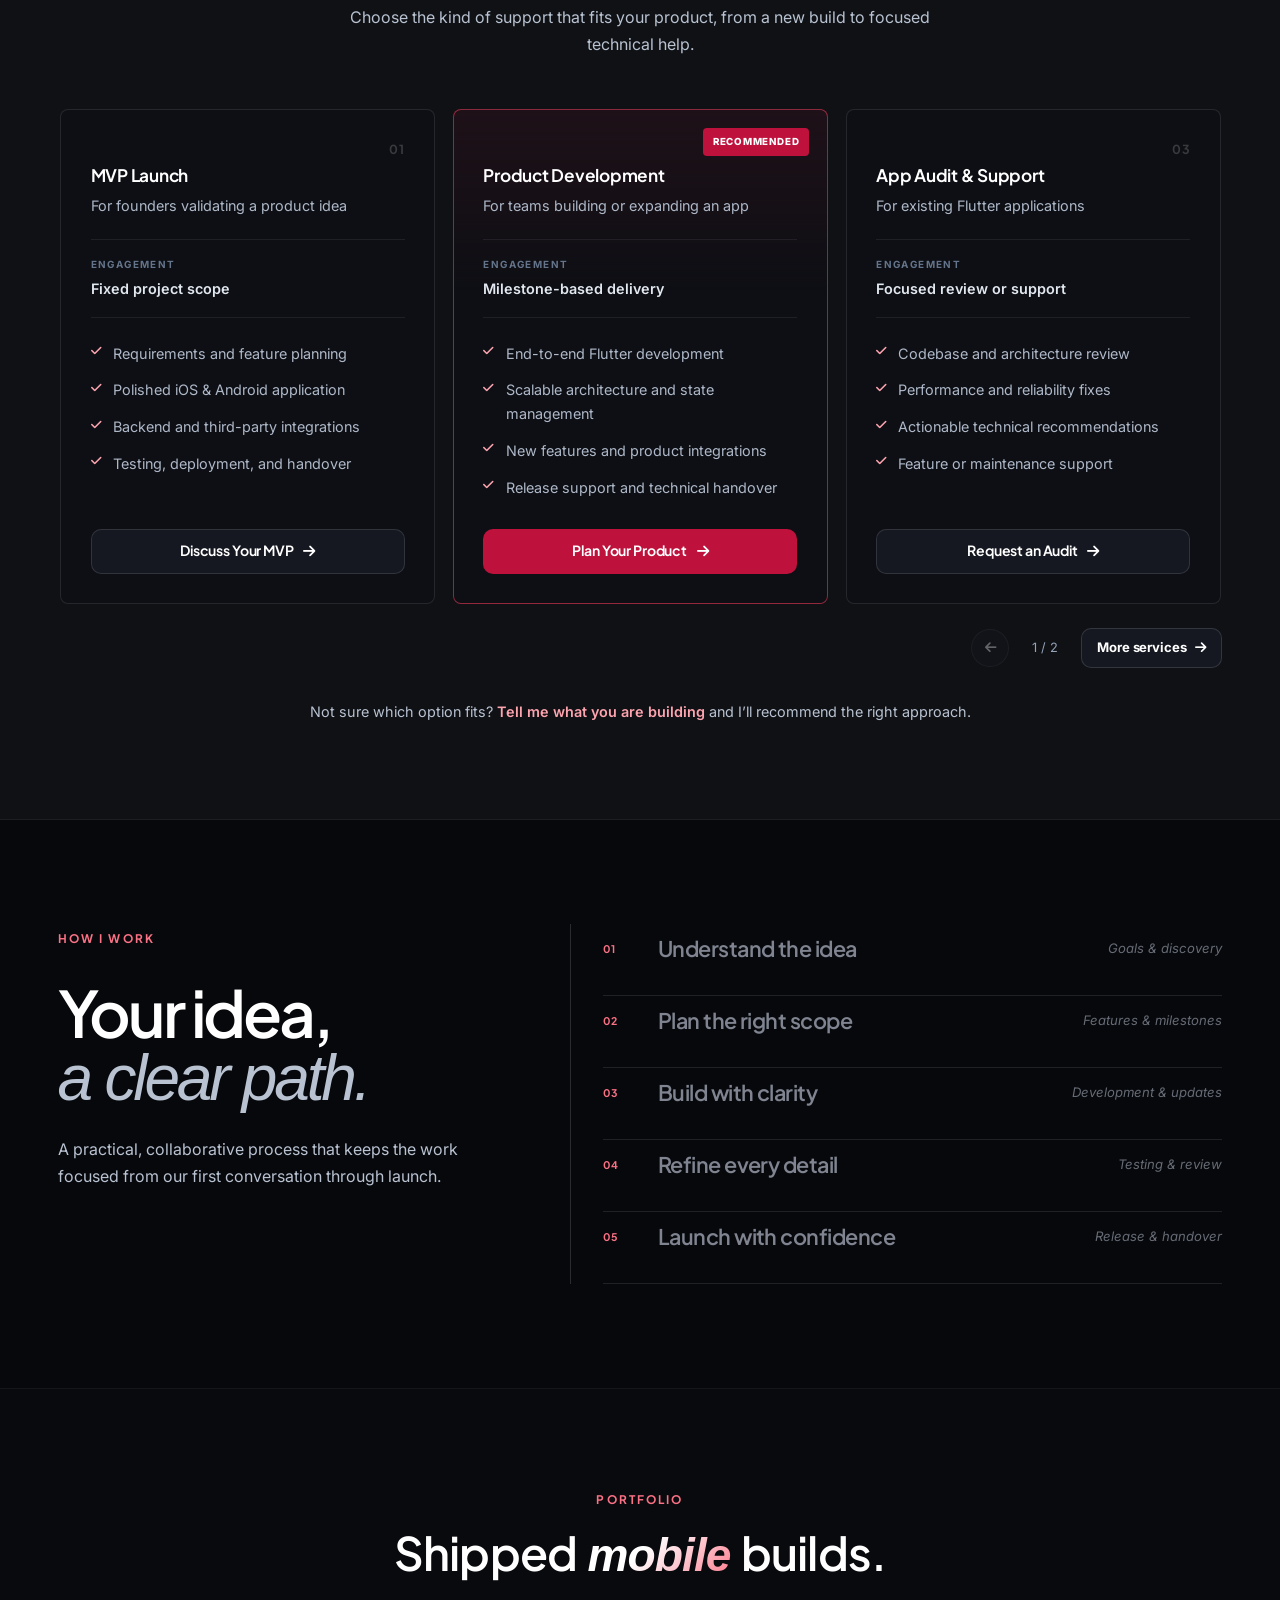
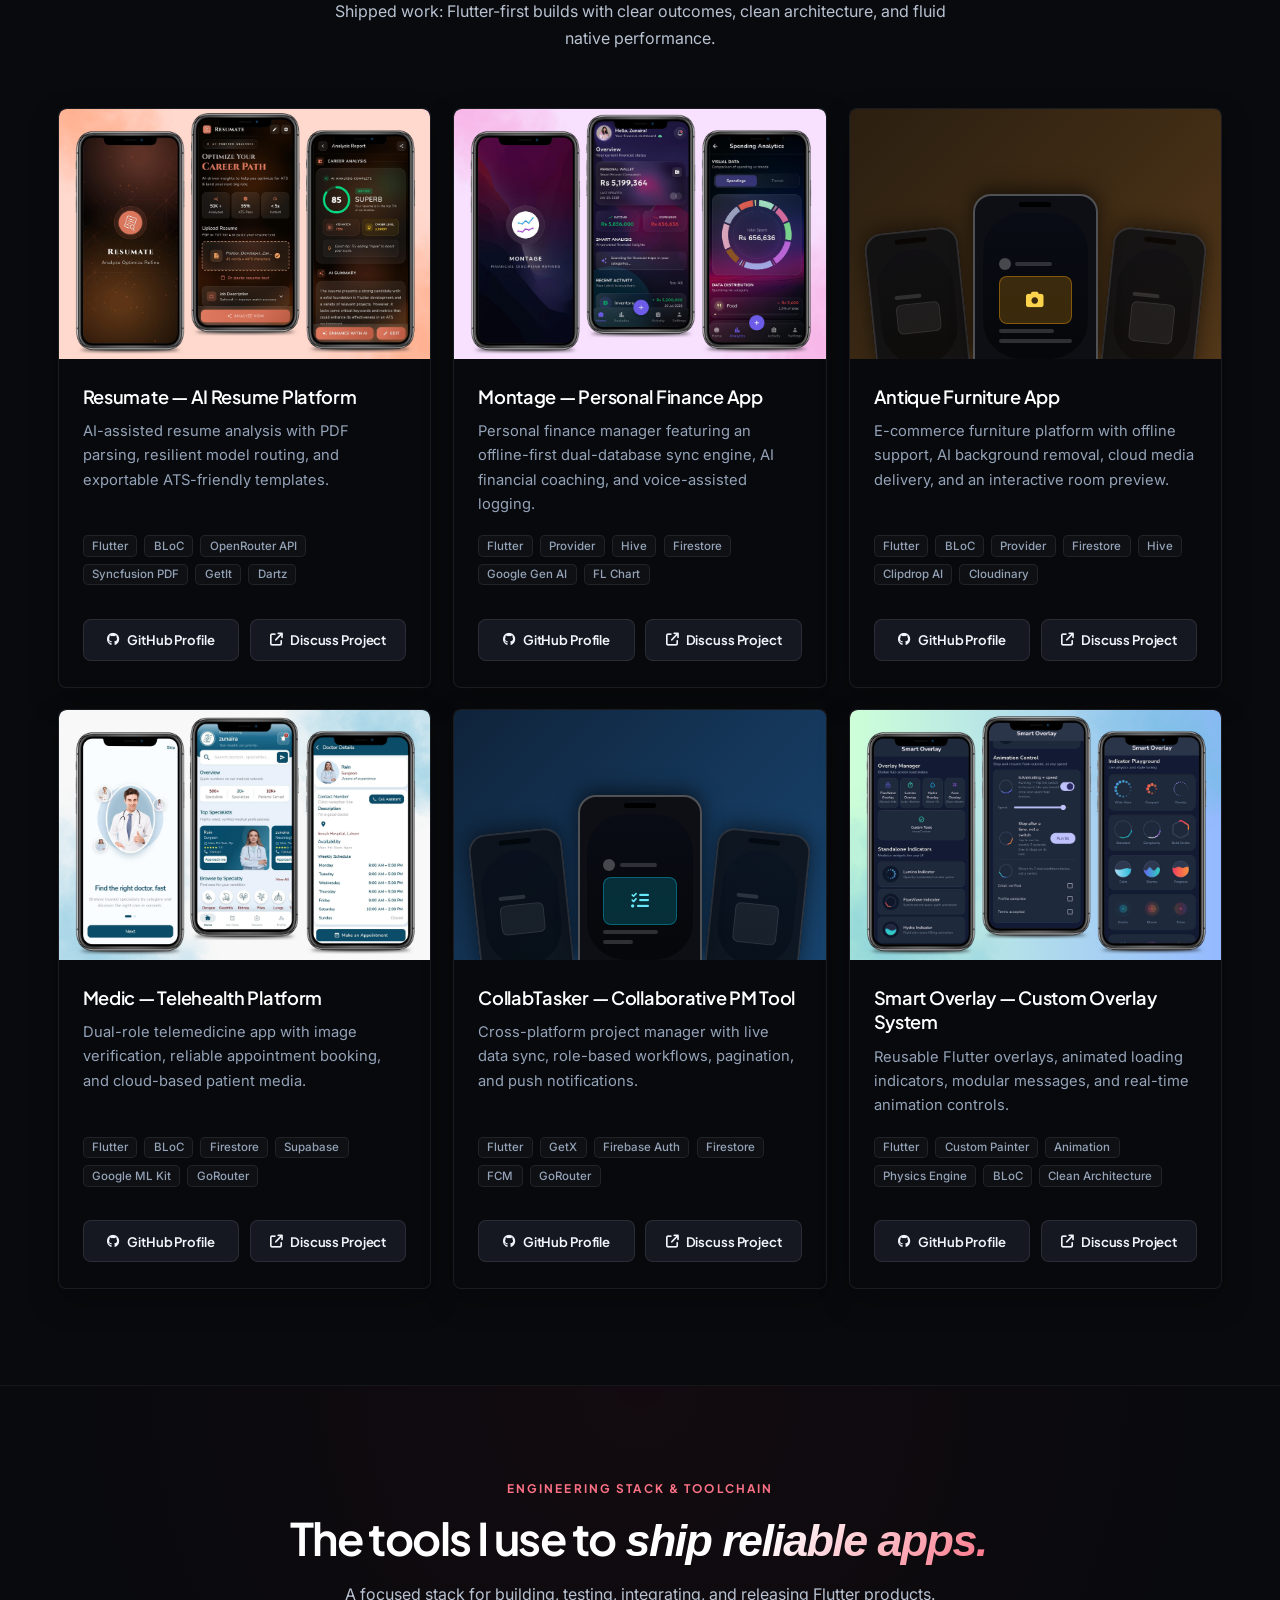
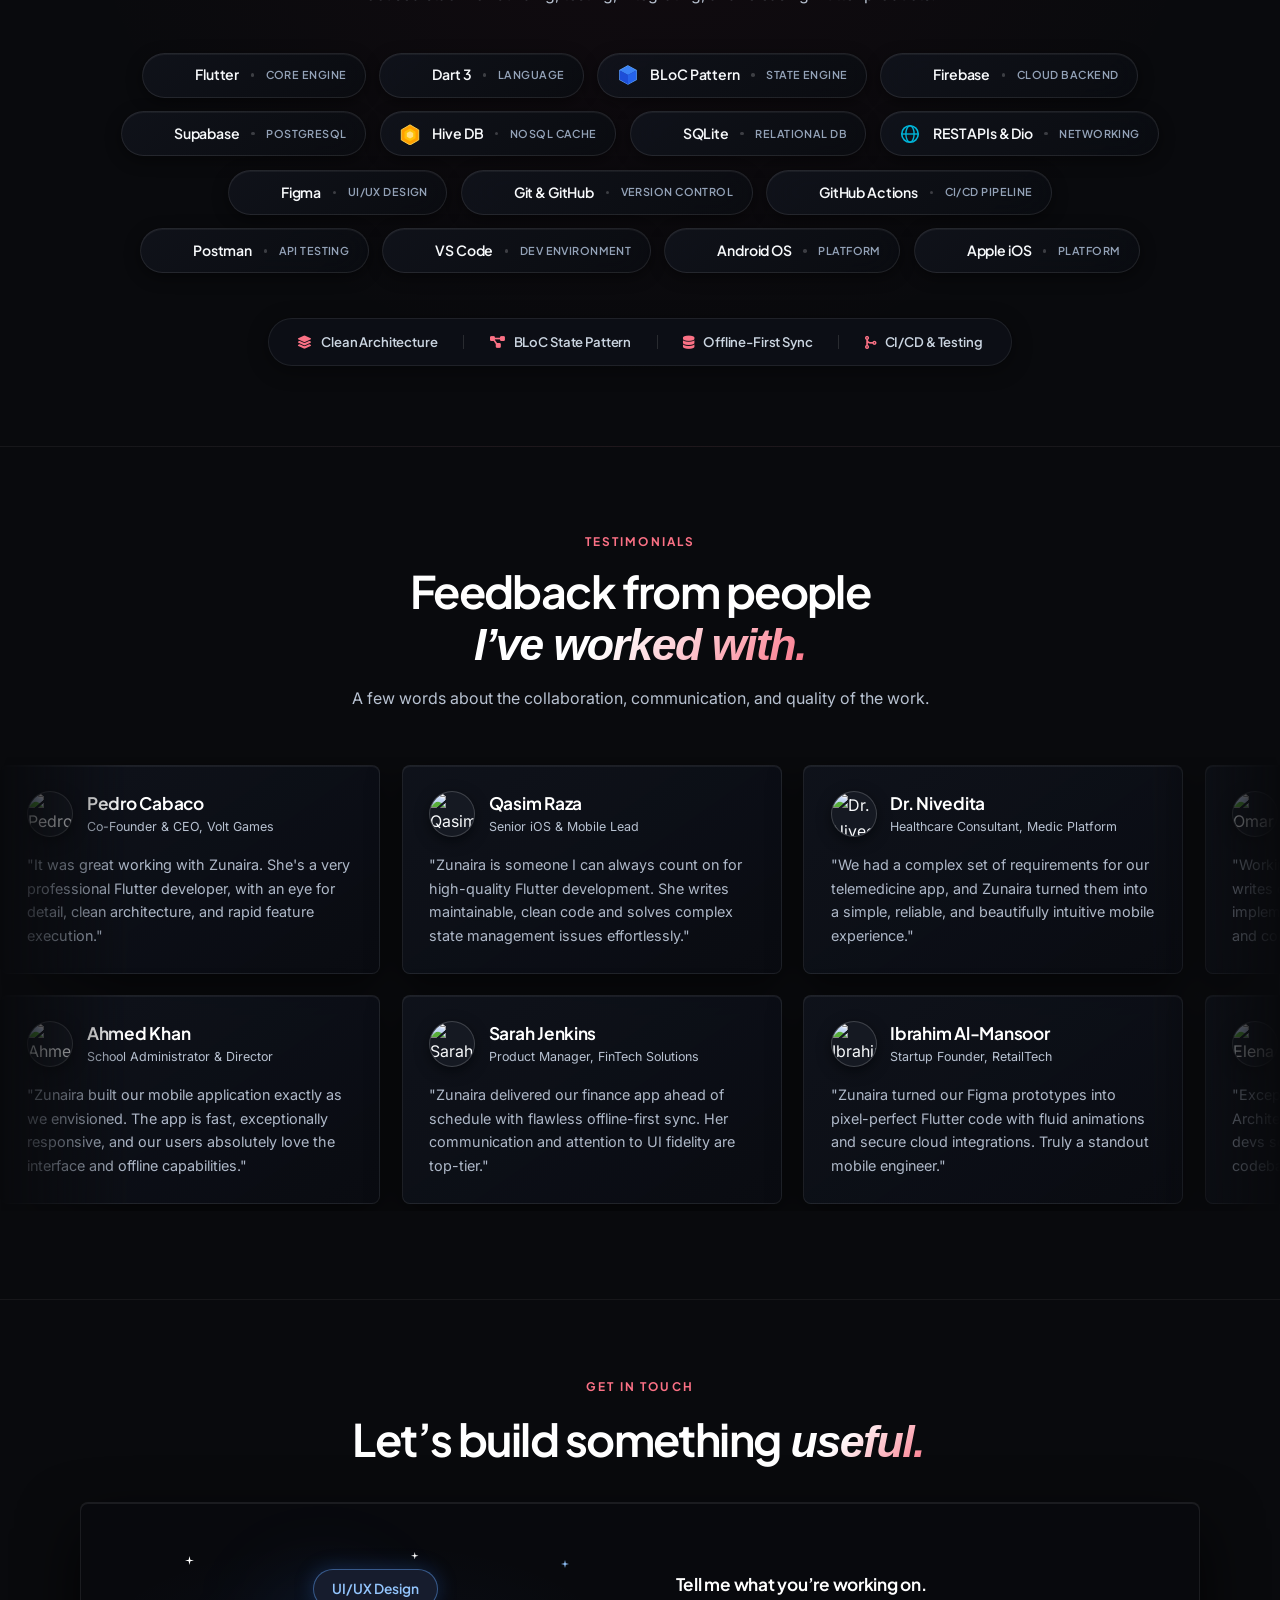
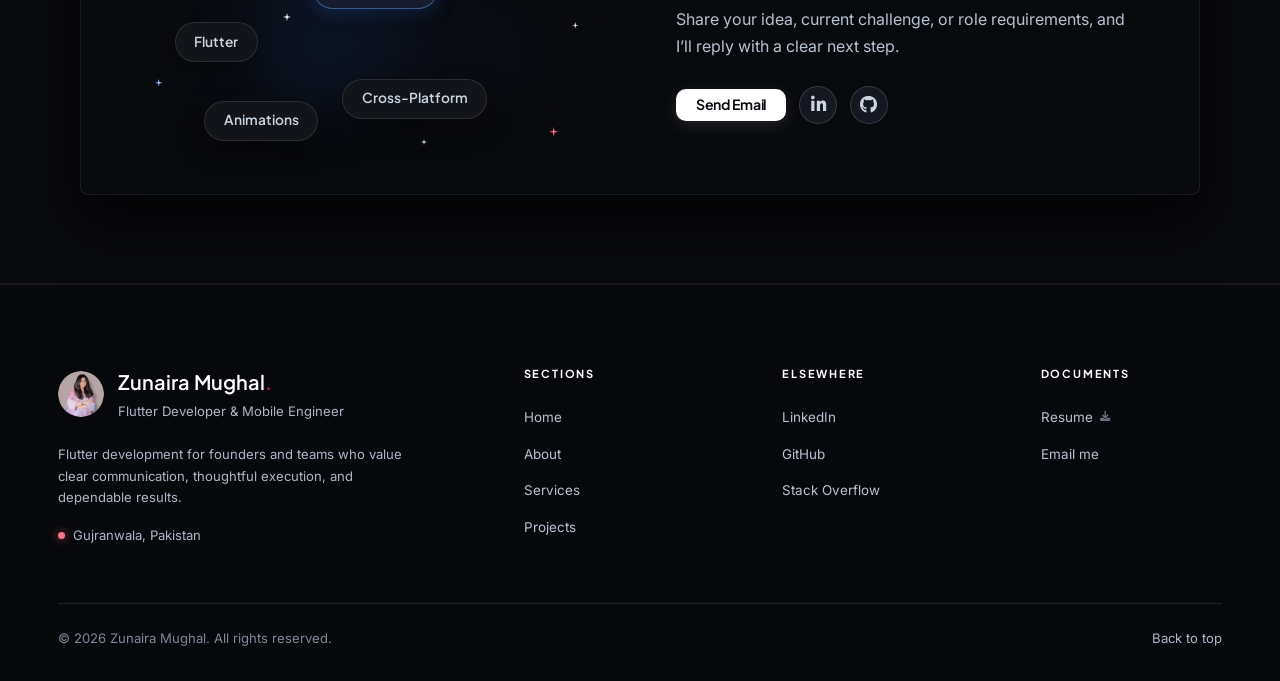
==== commit 05e566a4: "feat: refine portfolio layout and simplify service card design" ====
--- a/index.html
+++ b/index.html
@@ -46,10 +46,7 @@
       <li><a href="#about">About</a></li>
       <li><a href="#services">Services</a></li>
       <li><a href="#projects">Projects</a></li>
-      <li><a href="#skills">Tools</a></li>
-      <li><a href="#testimonials">Testimonials</a></li>
-      <li><a href="#contact">Contact</a></li>
-      <li><a href="#services" class="nav-cta"><i class="fa-regular fa-paper-plane"></i> Work With Me</a></li>
+      <li><a href="#contact" class="nav-cta">Let’s Talk</a></li>
     </ul>
     <div class="hamburger" id="hamburger" aria-label="Toggle navigation">
       <span></span><span></span><span></span>
@@ -831,11 +828,11 @@
         <article class="package-card">
           <div class="package-icon"><i class="fa-solid fa-pen-ruler"></i></div>
           <span class="package-number">05</span>
-          <h3>Design to Flutter</h3>
-          <p class="package-for">For teams with completed UI designs</p>
-          <p class="package-price"><span>INCLUDES</span> Responsive interface development</p>
+          <h3>Figma to Flutter</h3>
+          <p class="package-for">For teams with completed Figma designs</p>
+          <p class="package-price"><span>INCLUDES</span> Responsive, production-ready UI</p>
           <ul class="package-list">
-            <li><i class="fa-solid fa-check"></i><span>Accurate design implementation</span></li>
+            <li><i class="fa-solid fa-check"></i><span>Pixel-accurate Figma implementation</span></li>
             <li><i class="fa-solid fa-check"></i><span>Responsive layouts and themes</span></li>
             <li><i class="fa-solid fa-check"></i><span>Animations and interaction states</span></li>
             <li><i class="fa-solid fa-check"></i><span>Reusable UI components</span></li>
@@ -846,16 +843,16 @@
         <article class="package-card">
           <div class="package-icon"><i class="fa-solid fa-arrow-up-from-bracket"></i></div>
           <span class="package-number">06</span>
-          <h3>Launch &amp; Maintenance</h3>
-          <p class="package-for">For apps preparing to launch or grow</p>
-          <p class="package-price"><span>INCLUDES</span> Release and ongoing support</p>
+          <h3>Play Store Closed Testing</h3>
+          <p class="package-for">For Android apps preparing for production access</p>
+          <p class="package-price"><span>INCLUDES</span> 14-day Google Play testing support</p>
           <ul class="package-list">
-            <li><i class="fa-solid fa-check"></i><span>Store release preparation</span></li>
-            <li><i class="fa-solid fa-check"></i><span>Performance improvements</span></li>
-            <li><i class="fa-solid fa-check"></i><span>Bug fixes and version updates</span></li>
-            <li><i class="fa-solid fa-check"></i><span>Ongoing product maintenance</span></li>
+            <li><i class="fa-solid fa-check"></i><span>Closed-testing track setup</span></li>
+            <li><i class="fa-solid fa-check"></i><span>Tester onboarding and coordination</span></li>
+            <li><i class="fa-solid fa-check"></i><span>14-day testing-period support</span></li>
+            <li><i class="fa-solid fa-check"></i><span>Feedback review and release guidance</span></li>
           </ul>
-          <a href="#contact" class="package-cta">Discuss Support <i class="fa-solid fa-arrow-right"></i></a>
+          <a href="#contact" class="package-cta">Plan Closed Testing <i class="fa-solid fa-arrow-right"></i></a>
         </article>
       </div>
       </div>
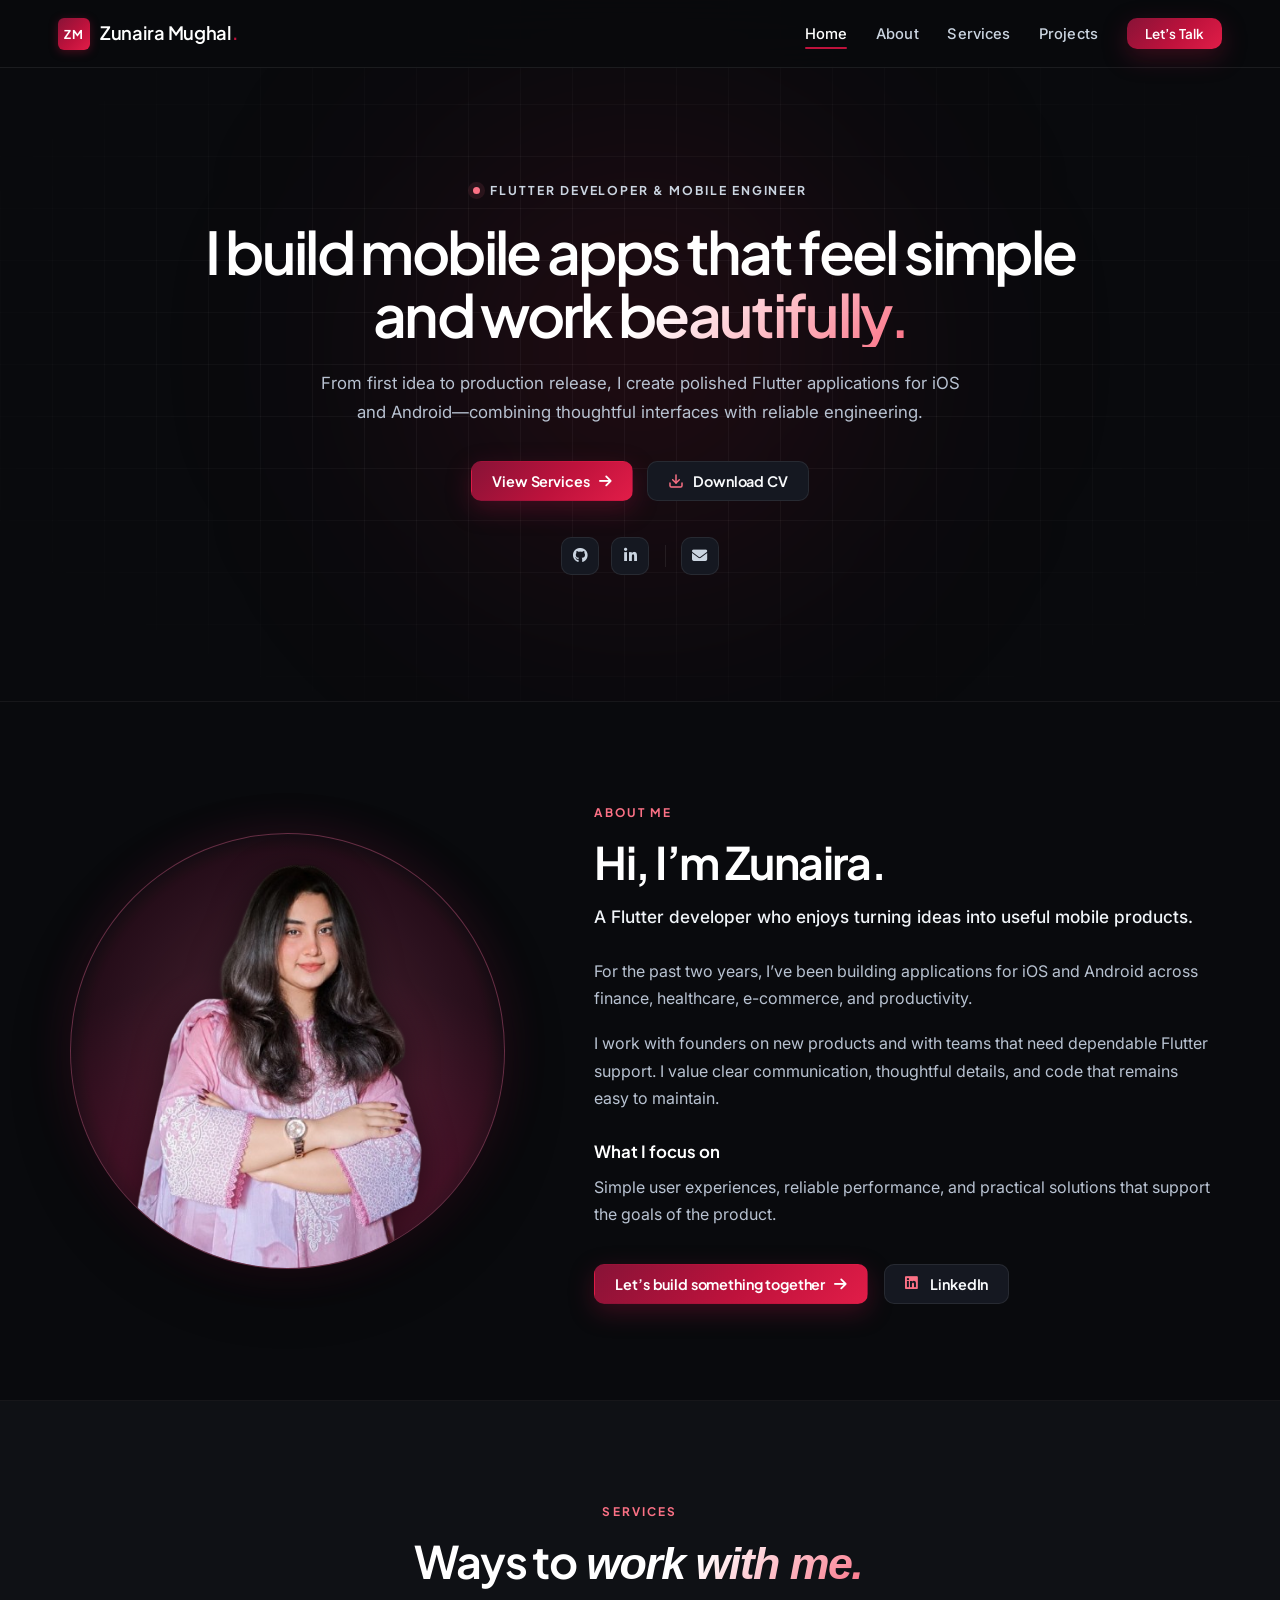
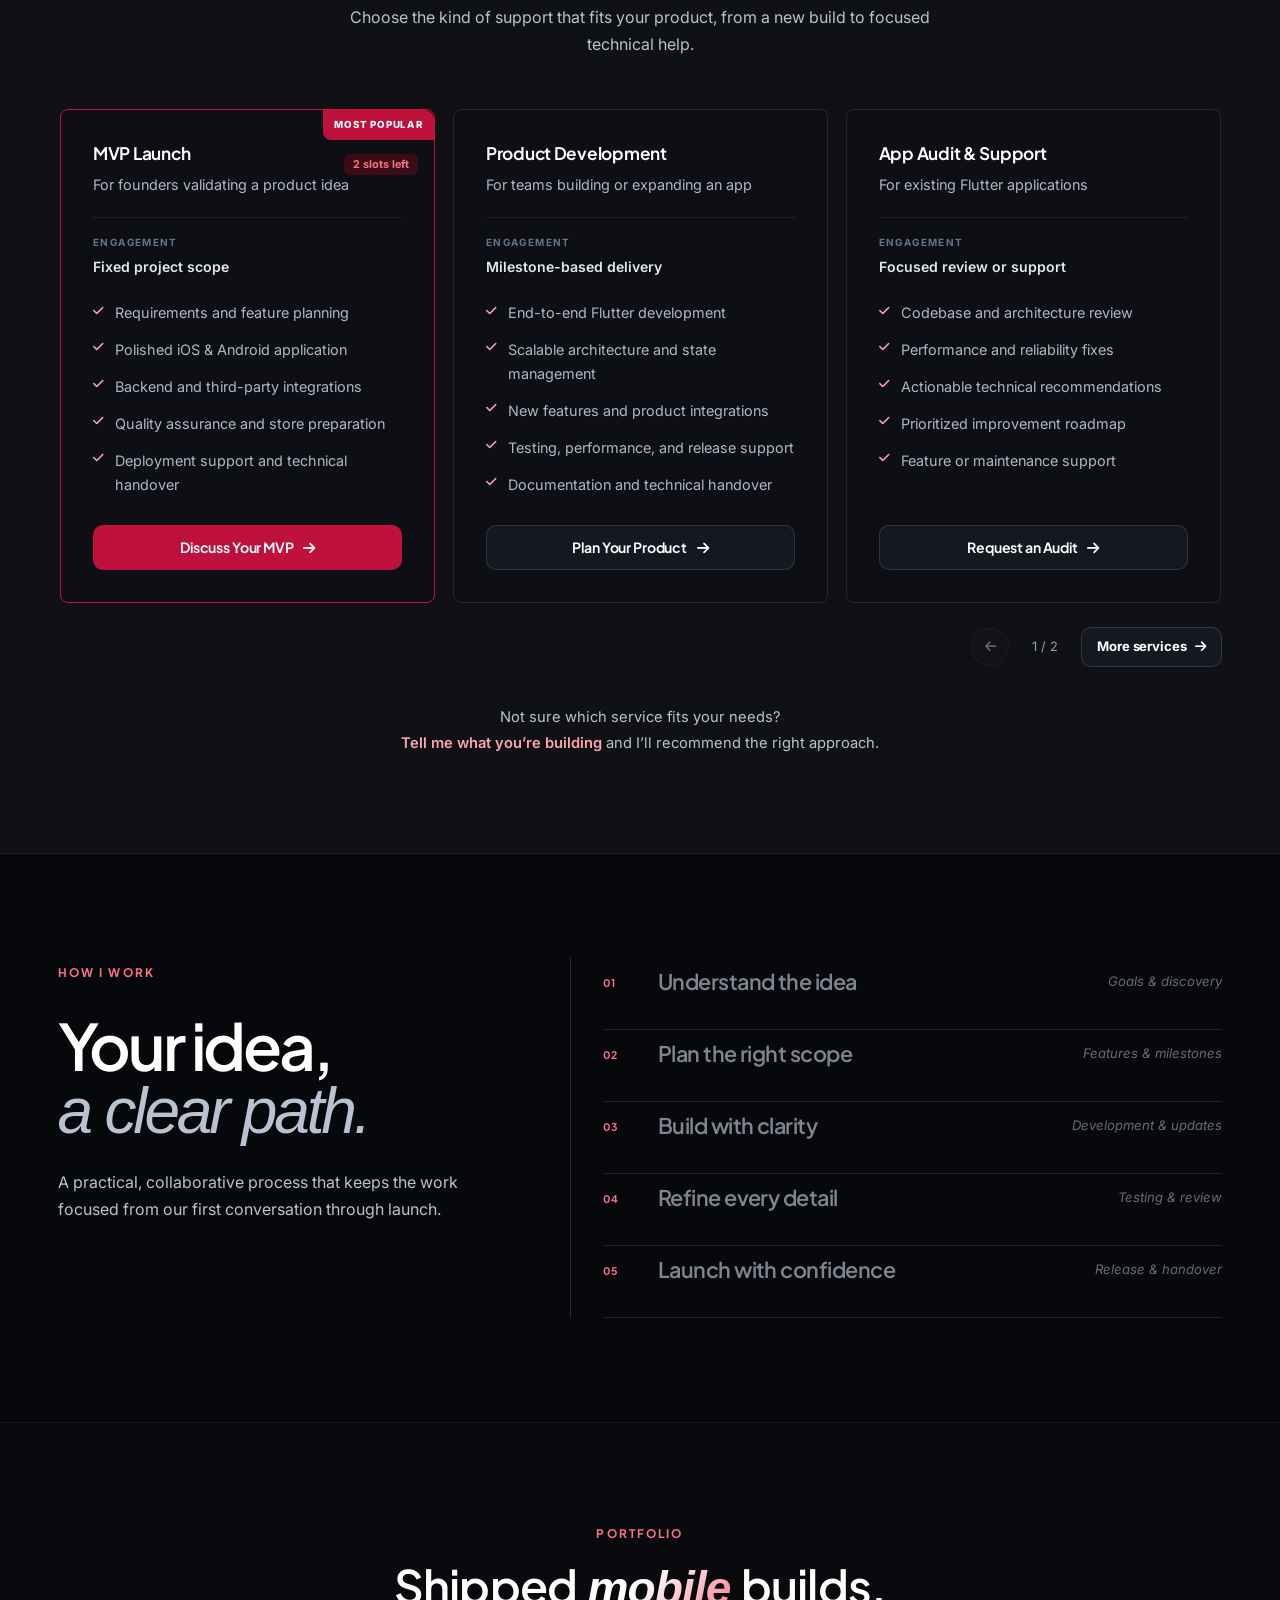
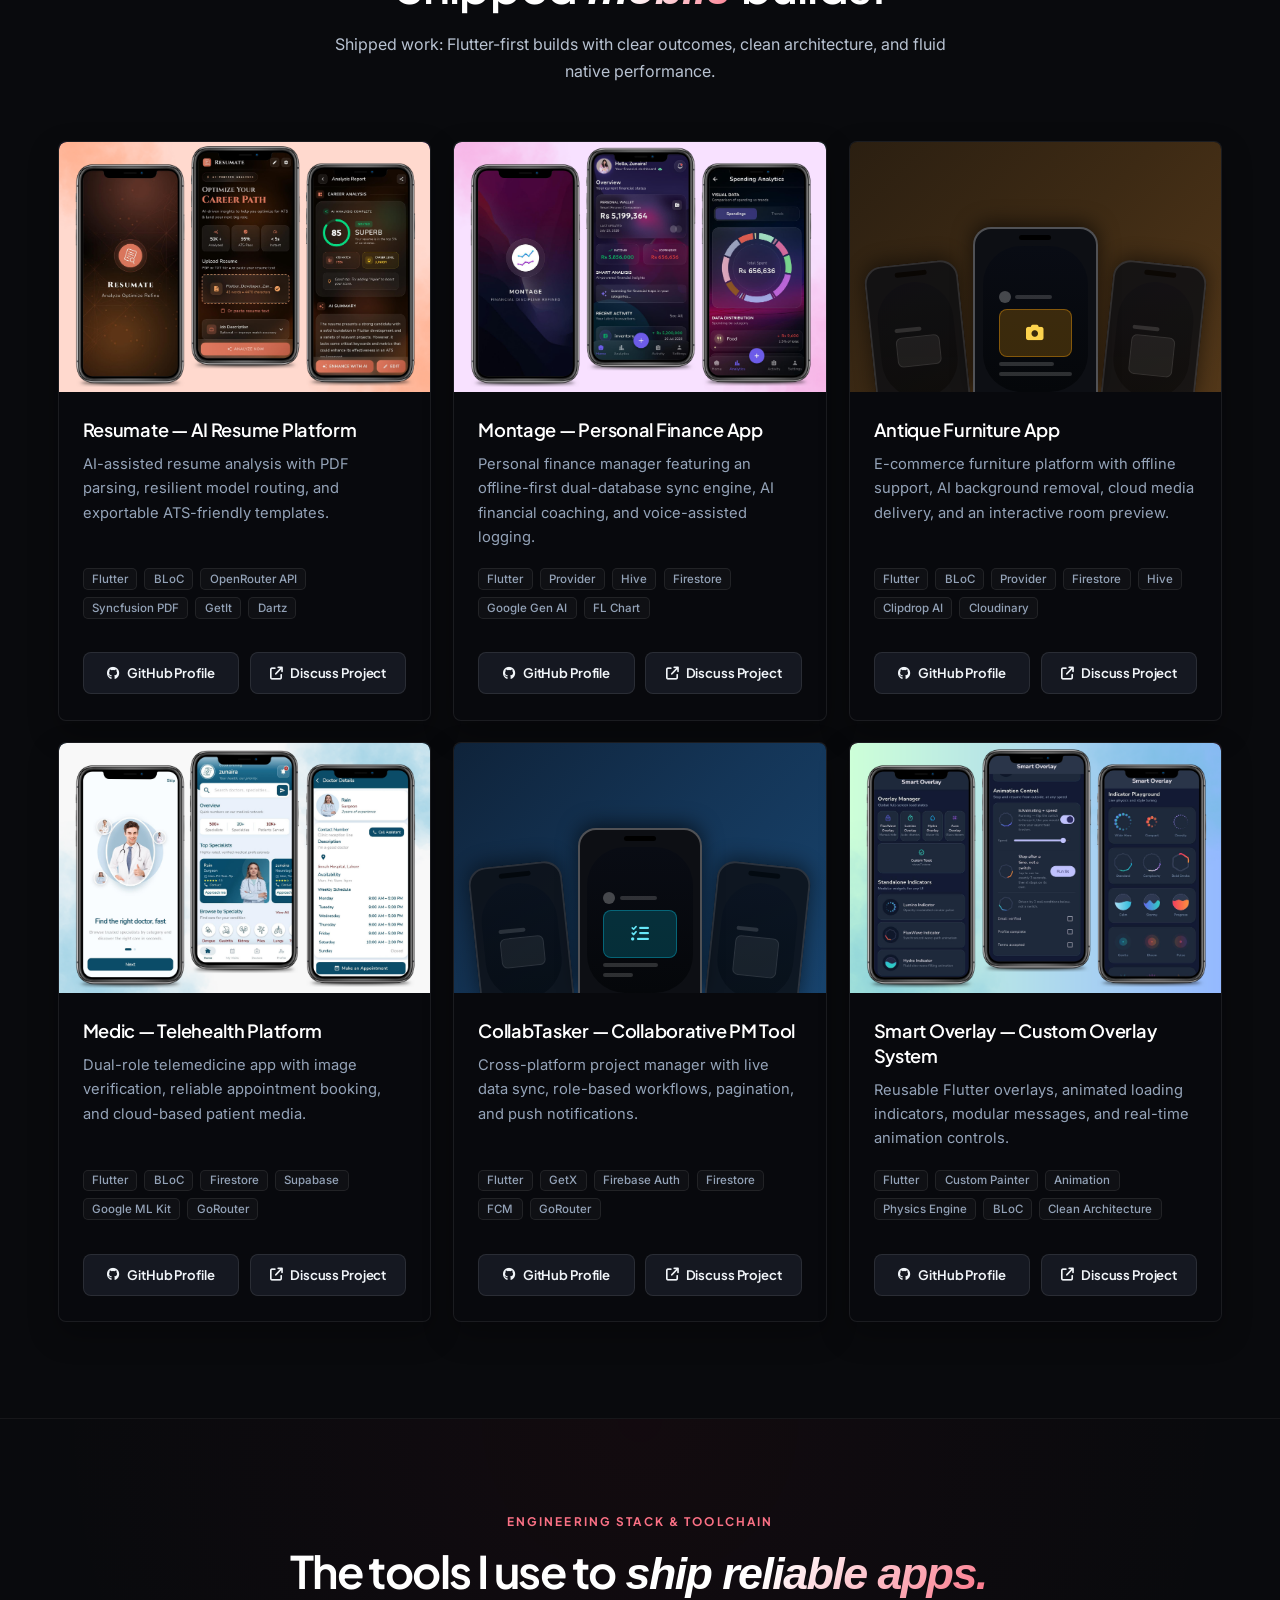
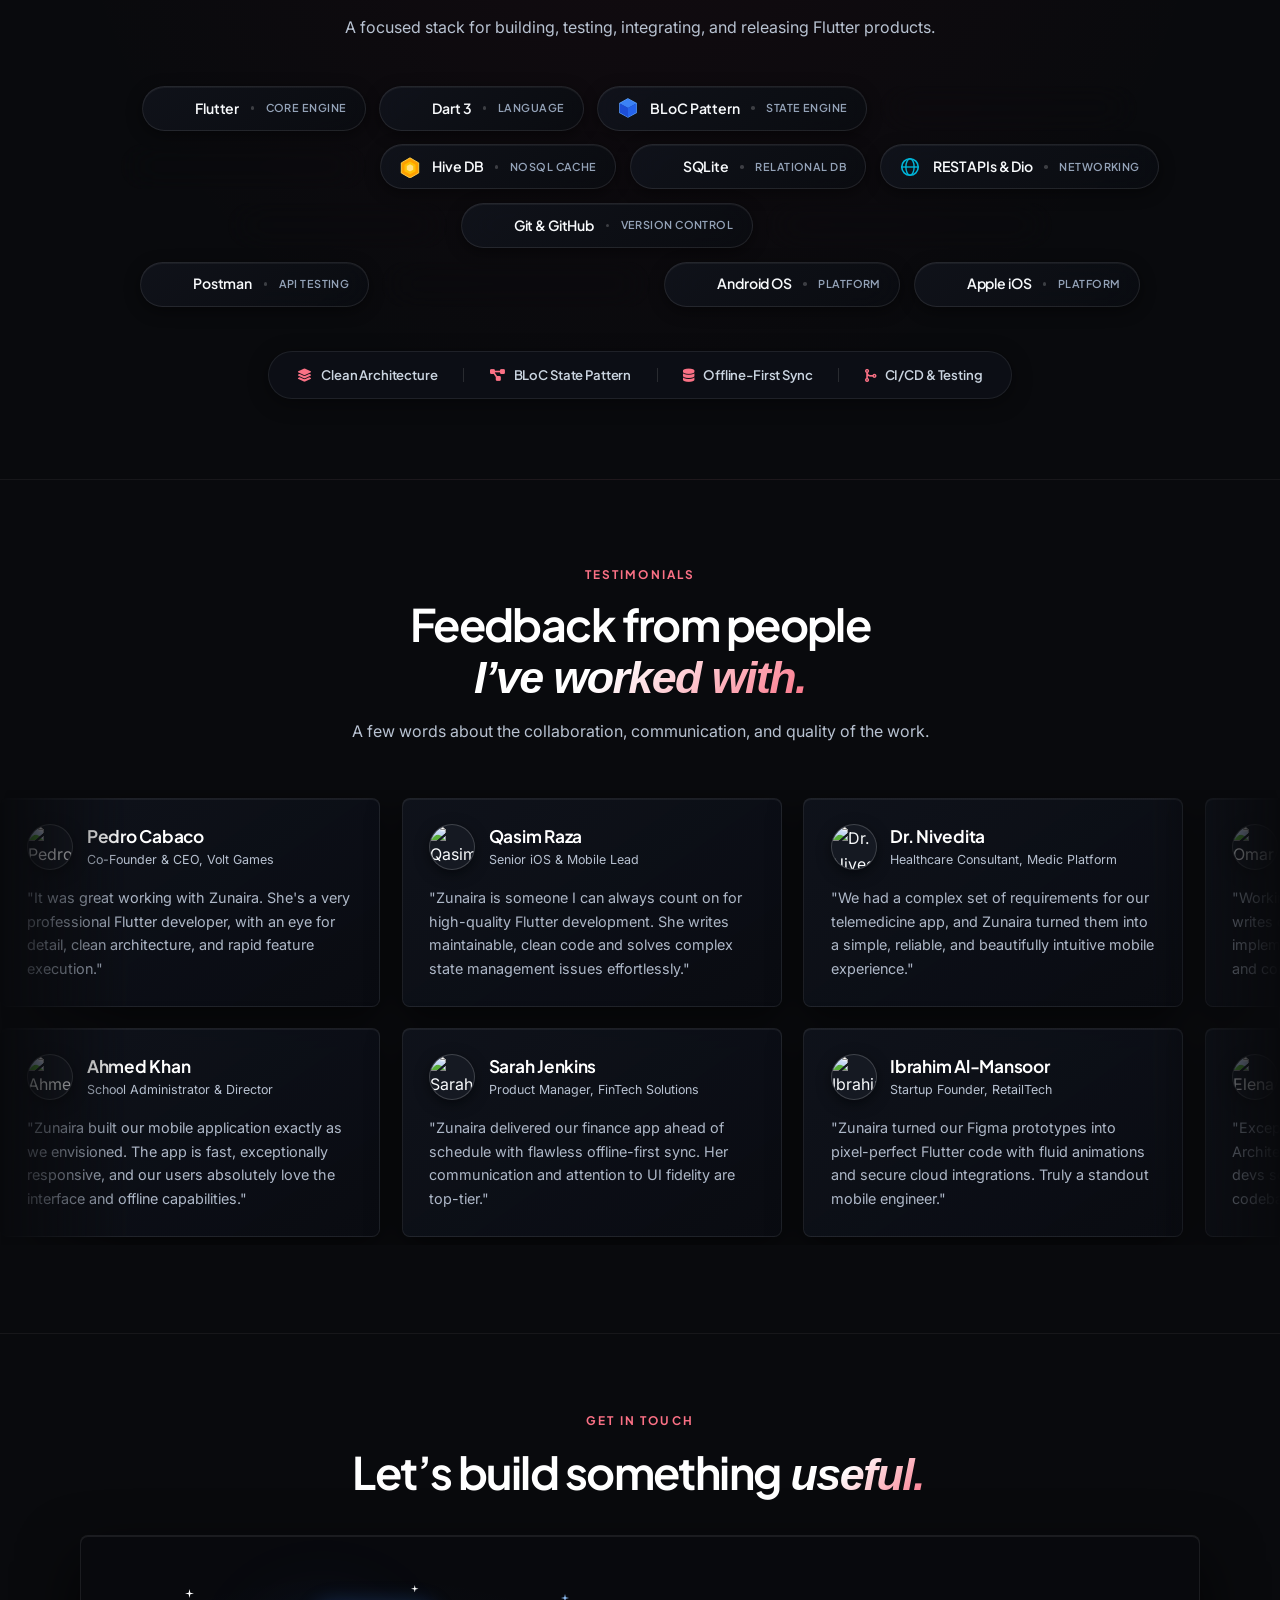
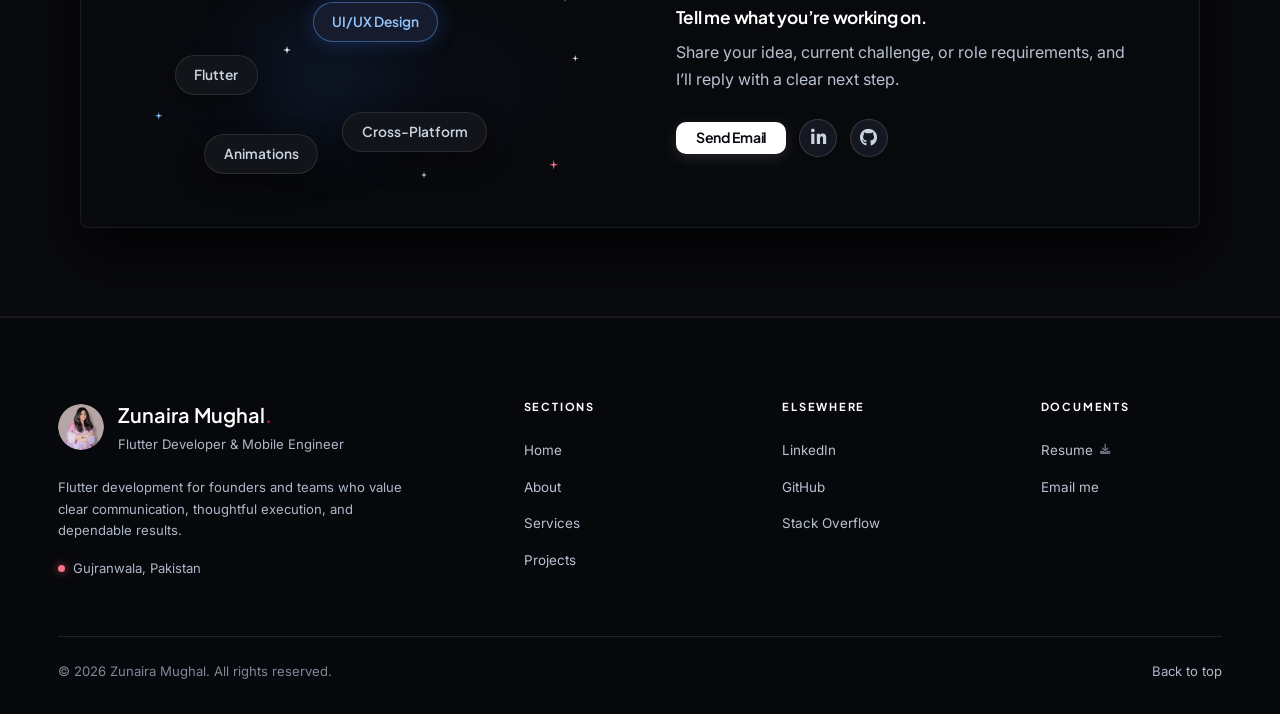
==== commit b9001009: "feat: refine portfolio layout and simplify service card design" ====
--- a/index.html
+++ b/index.html
@@ -764,7 +764,9 @@
 
       <div class="packages-carousel reveal" aria-label="Services carousel">
       <div class="packages-grid" id="servicesTrack">
-        <article class="package-card">
+        <article class="package-card package-featured">
+          <span class="package-badge">MOST POPULAR</span>
+          <span class="package-slots">2 slots left</span>
           <div class="package-icon"><i class="fa-solid fa-rocket"></i></div>
           <span class="package-number">01</span>
           <h3>MVP Launch</h3>
@@ -774,13 +776,13 @@
             <li><i class="fa-solid fa-check"></i><span>Requirements and feature planning</span></li>
             <li><i class="fa-solid fa-check"></i><span>Polished iOS &amp; Android application</span></li>
             <li><i class="fa-solid fa-check"></i><span>Backend and third-party integrations</span></li>
-            <li><i class="fa-solid fa-check"></i><span>Testing, deployment, and handover</span></li>
+            <li><i class="fa-solid fa-check"></i><span>Quality assurance and store preparation</span></li>
+            <li><i class="fa-solid fa-check"></i><span>Deployment support and technical handover</span></li>
           </ul>
           <a href="#contact" class="package-cta">Discuss Your MVP <i class="fa-solid fa-arrow-right"></i></a>
         </article>
 
-        <article class="package-card package-featured">
-          <span class="package-badge">RECOMMENDED</span>
+        <article class="package-card">
           <div class="package-icon"><i class="fa-solid fa-layer-group"></i></div>
           <span class="package-number">02</span>
           <h3>Product Development</h3>
@@ -790,7 +792,8 @@
             <li><i class="fa-solid fa-check"></i><span>End-to-end Flutter development</span></li>
             <li><i class="fa-solid fa-check"></i><span>Scalable architecture and state management</span></li>
             <li><i class="fa-solid fa-check"></i><span>New features and product integrations</span></li>
-            <li><i class="fa-solid fa-check"></i><span>Release support and technical handover</span></li>
+            <li><i class="fa-solid fa-check"></i><span>Testing, performance, and release support</span></li>
+            <li><i class="fa-solid fa-check"></i><span>Documentation and technical handover</span></li>
           </ul>
           <a href="#contact" class="package-cta">Plan Your Product <i class="fa-solid fa-arrow-right"></i></a>
         </article>
@@ -805,6 +808,7 @@
             <li><i class="fa-solid fa-check"></i><span>Codebase and architecture review</span></li>
             <li><i class="fa-solid fa-check"></i><span>Performance and reliability fixes</span></li>
             <li><i class="fa-solid fa-check"></i><span>Actionable technical recommendations</span></li>
+            <li><i class="fa-solid fa-check"></i><span>Prioritized improvement roadmap</span></li>
             <li><i class="fa-solid fa-check"></i><span>Feature or maintenance support</span></li>
           </ul>
           <a href="#contact" class="package-cta">Request an Audit <i class="fa-solid fa-arrow-right"></i></a>
@@ -820,7 +824,8 @@
             <li><i class="fa-solid fa-check"></i><span>Third-party API integration</span></li>
             <li><i class="fa-solid fa-check"></i><span>AI-powered product features</span></li>
             <li><i class="fa-solid fa-check"></i><span>Authentication and cloud data</span></li>
-            <li><i class="fa-solid fa-check"></i><span>Clear loading and error states</span></li>
+            <li><i class="fa-solid fa-check"></i><span>Payments, notifications, and analytics</span></li>
+            <li><i class="fa-solid fa-check"></i><span>Reliable loading and error states</span></li>
           </ul>
           <a href="#contact" class="package-cta">Discuss a Feature <i class="fa-solid fa-arrow-right"></i></a>
         </article>
@@ -832,10 +837,11 @@
           <p class="package-for">For teams with completed Figma designs</p>
           <p class="package-price"><span>INCLUDES</span> Responsive, production-ready UI</p>
           <ul class="package-list">
+            <li><i class="fa-solid fa-check"></i><span>Design-system and component review</span></li>
             <li><i class="fa-solid fa-check"></i><span>Pixel-accurate Figma implementation</span></li>
             <li><i class="fa-solid fa-check"></i><span>Responsive layouts and themes</span></li>
             <li><i class="fa-solid fa-check"></i><span>Animations and interaction states</span></li>
-            <li><i class="fa-solid fa-check"></i><span>Reusable UI components</span></li>
+            <li><i class="fa-solid fa-check"></i><span>Reusable, tested UI components</span></li>
           </ul>
           <a href="#contact" class="package-cta">Share Your Designs <i class="fa-solid fa-arrow-right"></i></a>
         </article>
@@ -847,10 +853,11 @@
           <p class="package-for">For Android apps preparing for production access</p>
           <p class="package-price"><span>INCLUDES</span> 14-day Google Play testing support</p>
           <ul class="package-list">
-            <li><i class="fa-solid fa-check"></i><span>Closed-testing track setup</span></li>
+            <li><i class="fa-solid fa-check"></i><span>Google Play Console track setup</span></li>
             <li><i class="fa-solid fa-check"></i><span>Tester onboarding and coordination</span></li>
             <li><i class="fa-solid fa-check"></i><span>14-day testing-period support</span></li>
-            <li><i class="fa-solid fa-check"></i><span>Feedback review and release guidance</span></li>
+            <li><i class="fa-solid fa-check"></i><span>Feedback and testing evidence review</span></li>
+            <li><i class="fa-solid fa-check"></i><span>Production-access submission guidance</span></li>
           </ul>
           <a href="#contact" class="package-cta">Plan Closed Testing <i class="fa-solid fa-arrow-right"></i></a>
         </article>
@@ -861,7 +868,7 @@
         <span class="packages-page" id="servicesPage" aria-live="polite">1 / 2</span>
         <button class="packages-arrow" id="servicesNext" type="button" aria-label="Show next services"><span>More services</span><i class="fa-solid fa-arrow-right"></i></button>
       </div>
-      <p class="packages-note">Not sure which option fits? <a href="#contact">Tell me what you are building</a> and I’ll recommend the right approach.</p>
+      <p class="packages-note">Not sure which service fits your needs?<br><a href="#contact">Tell me what you’re building</a> and I’ll recommend the right approach.</p>
     </div>
   </section>
 
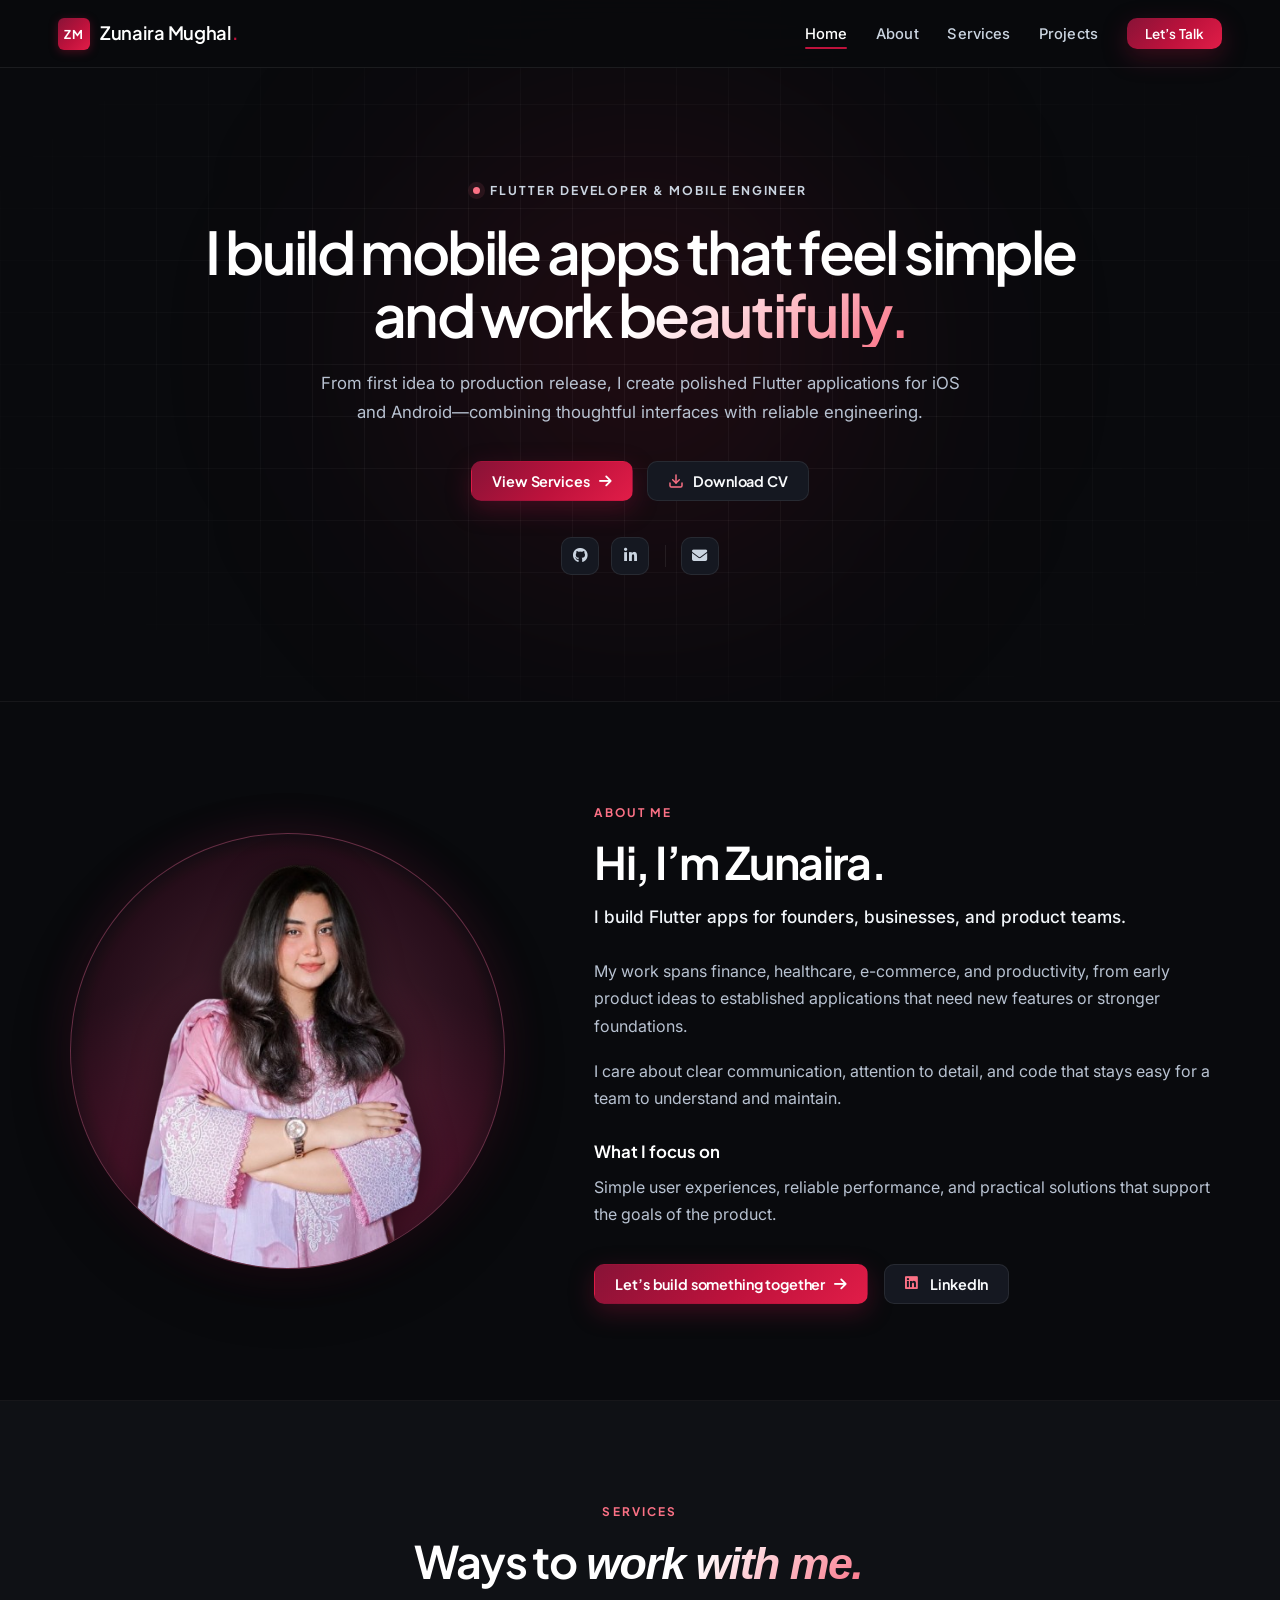
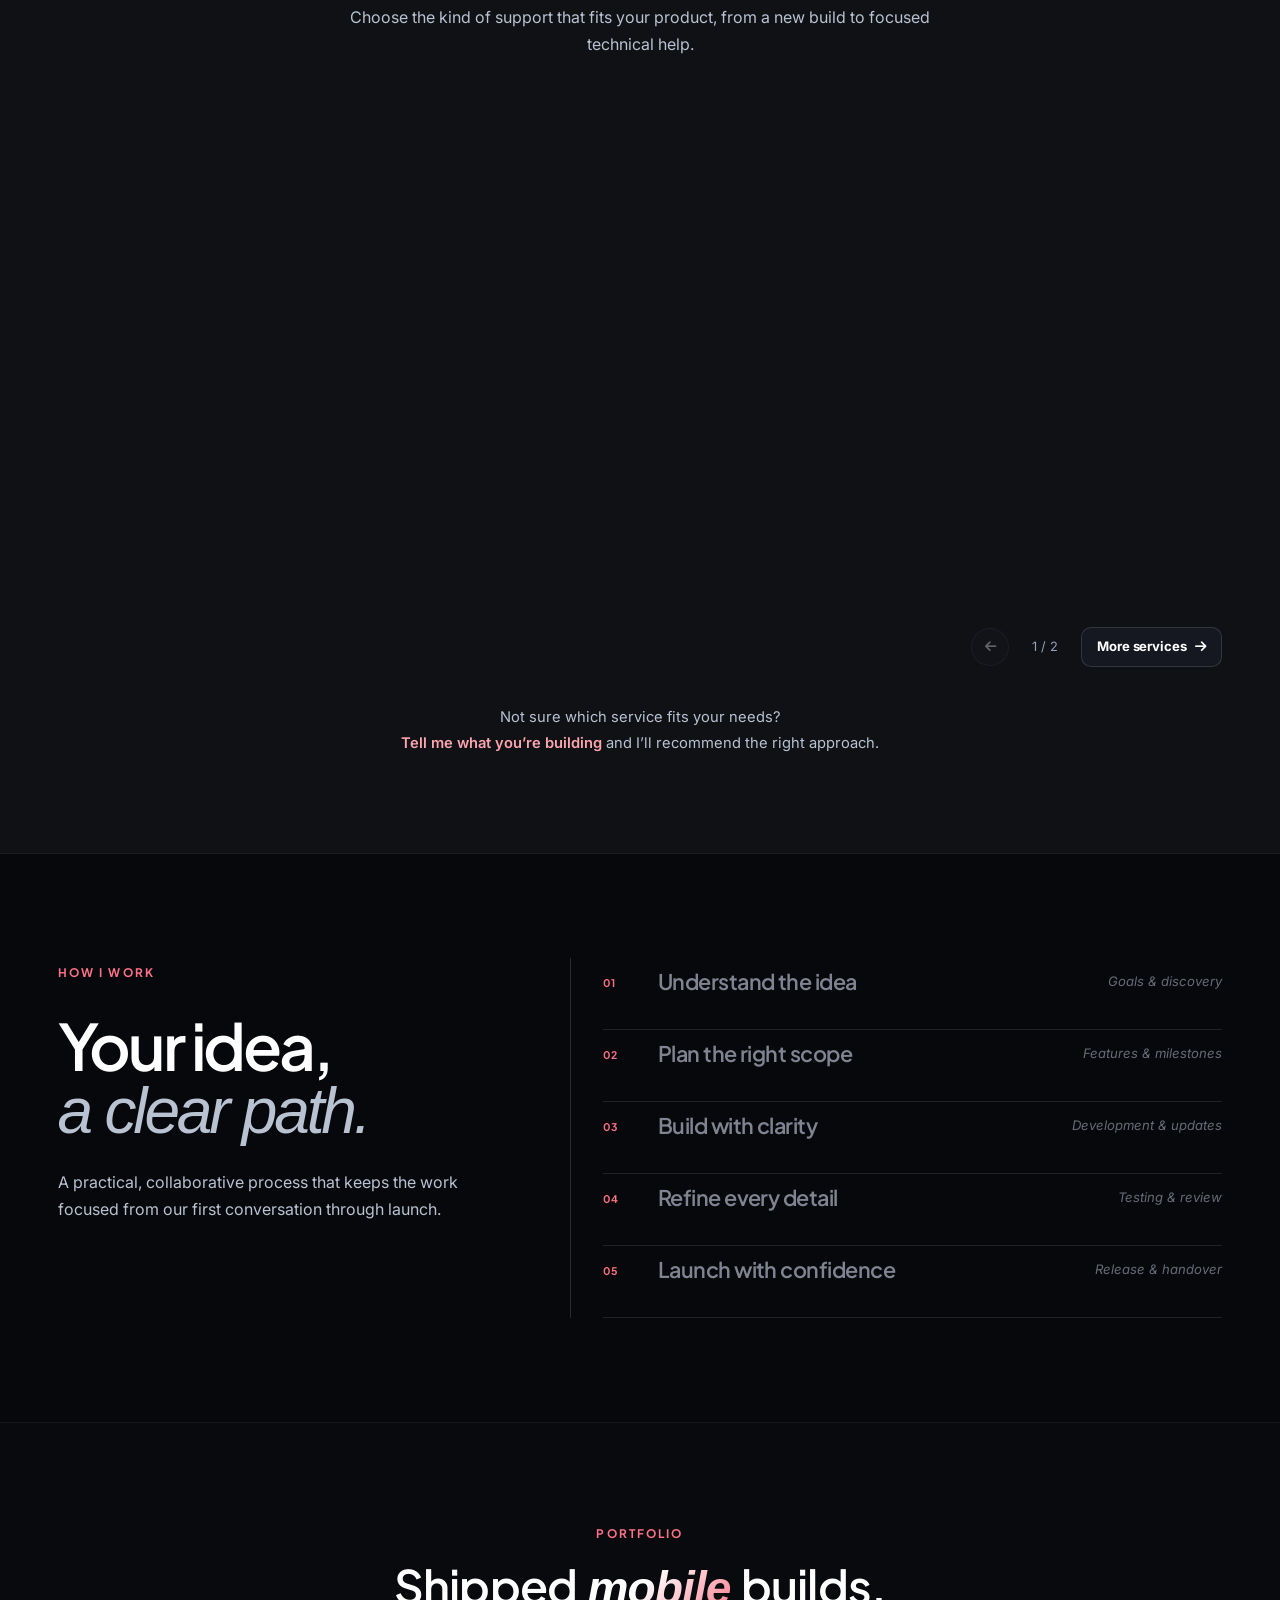
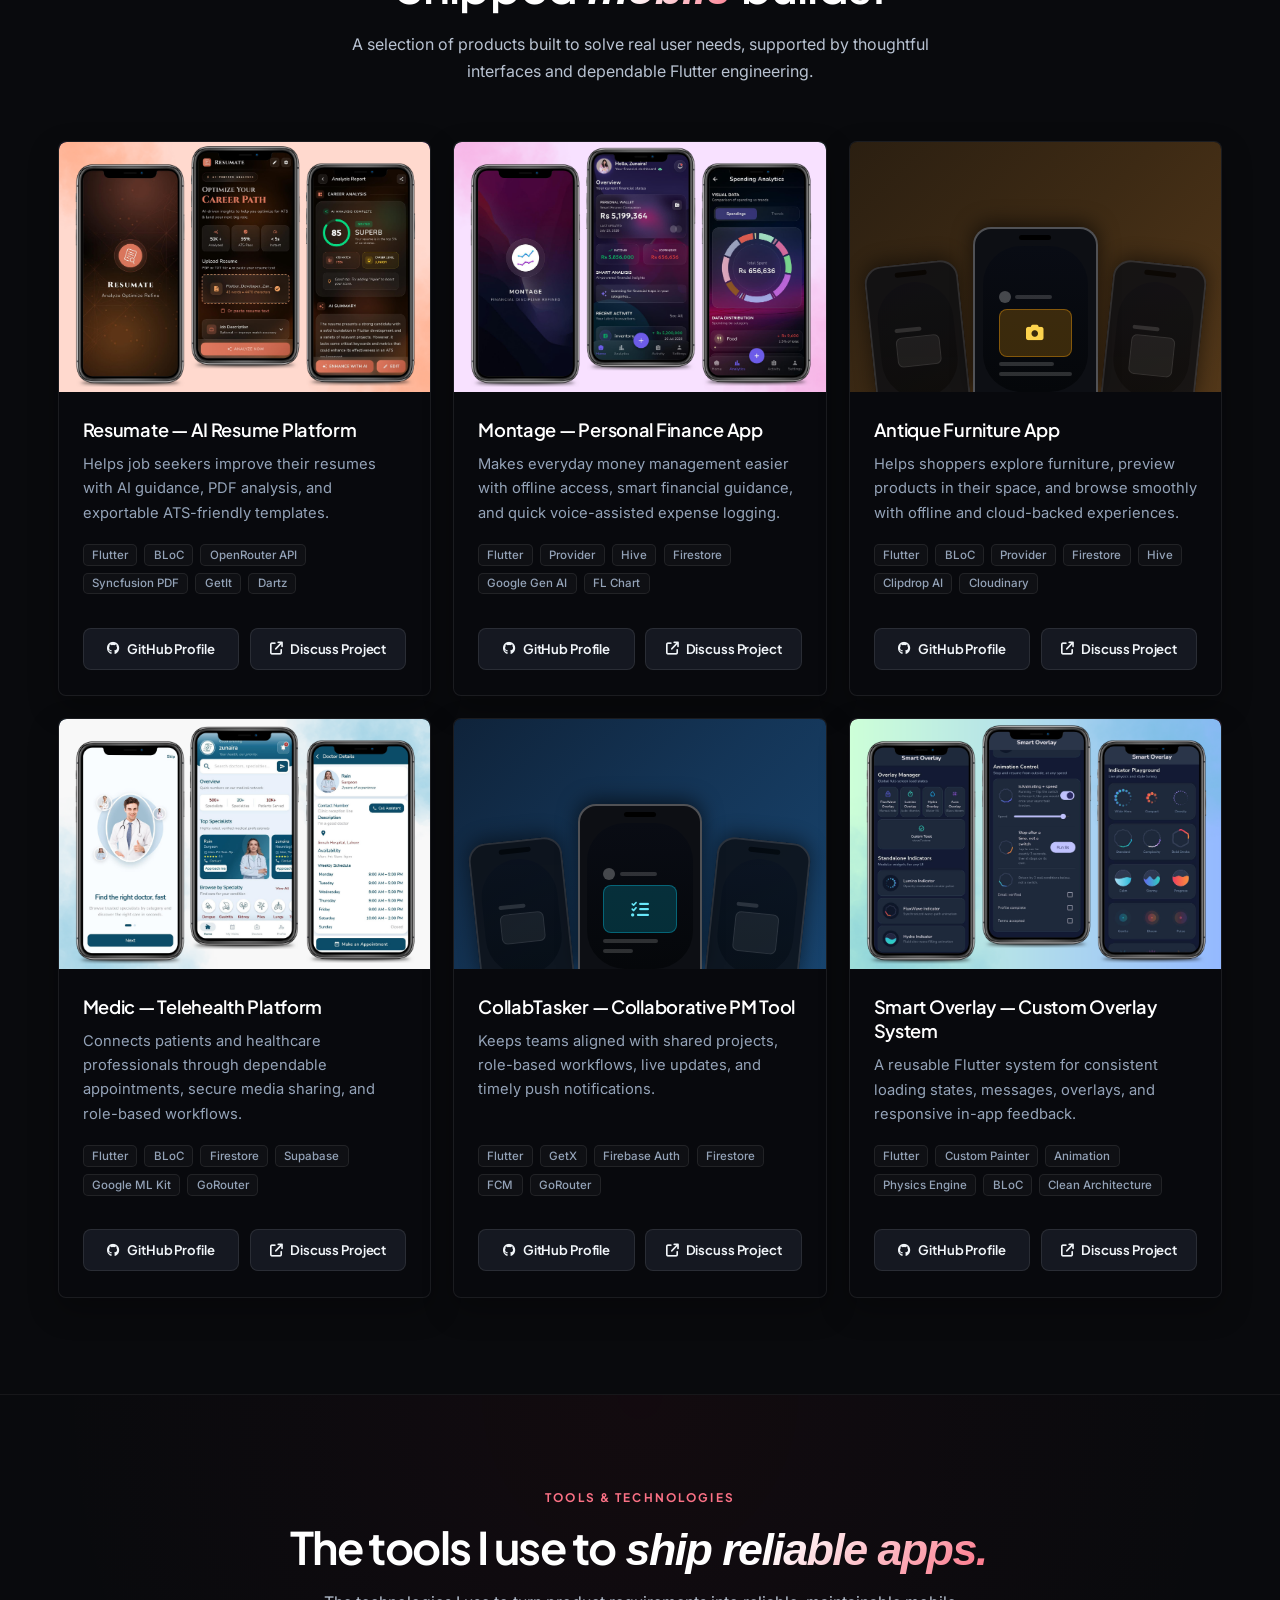
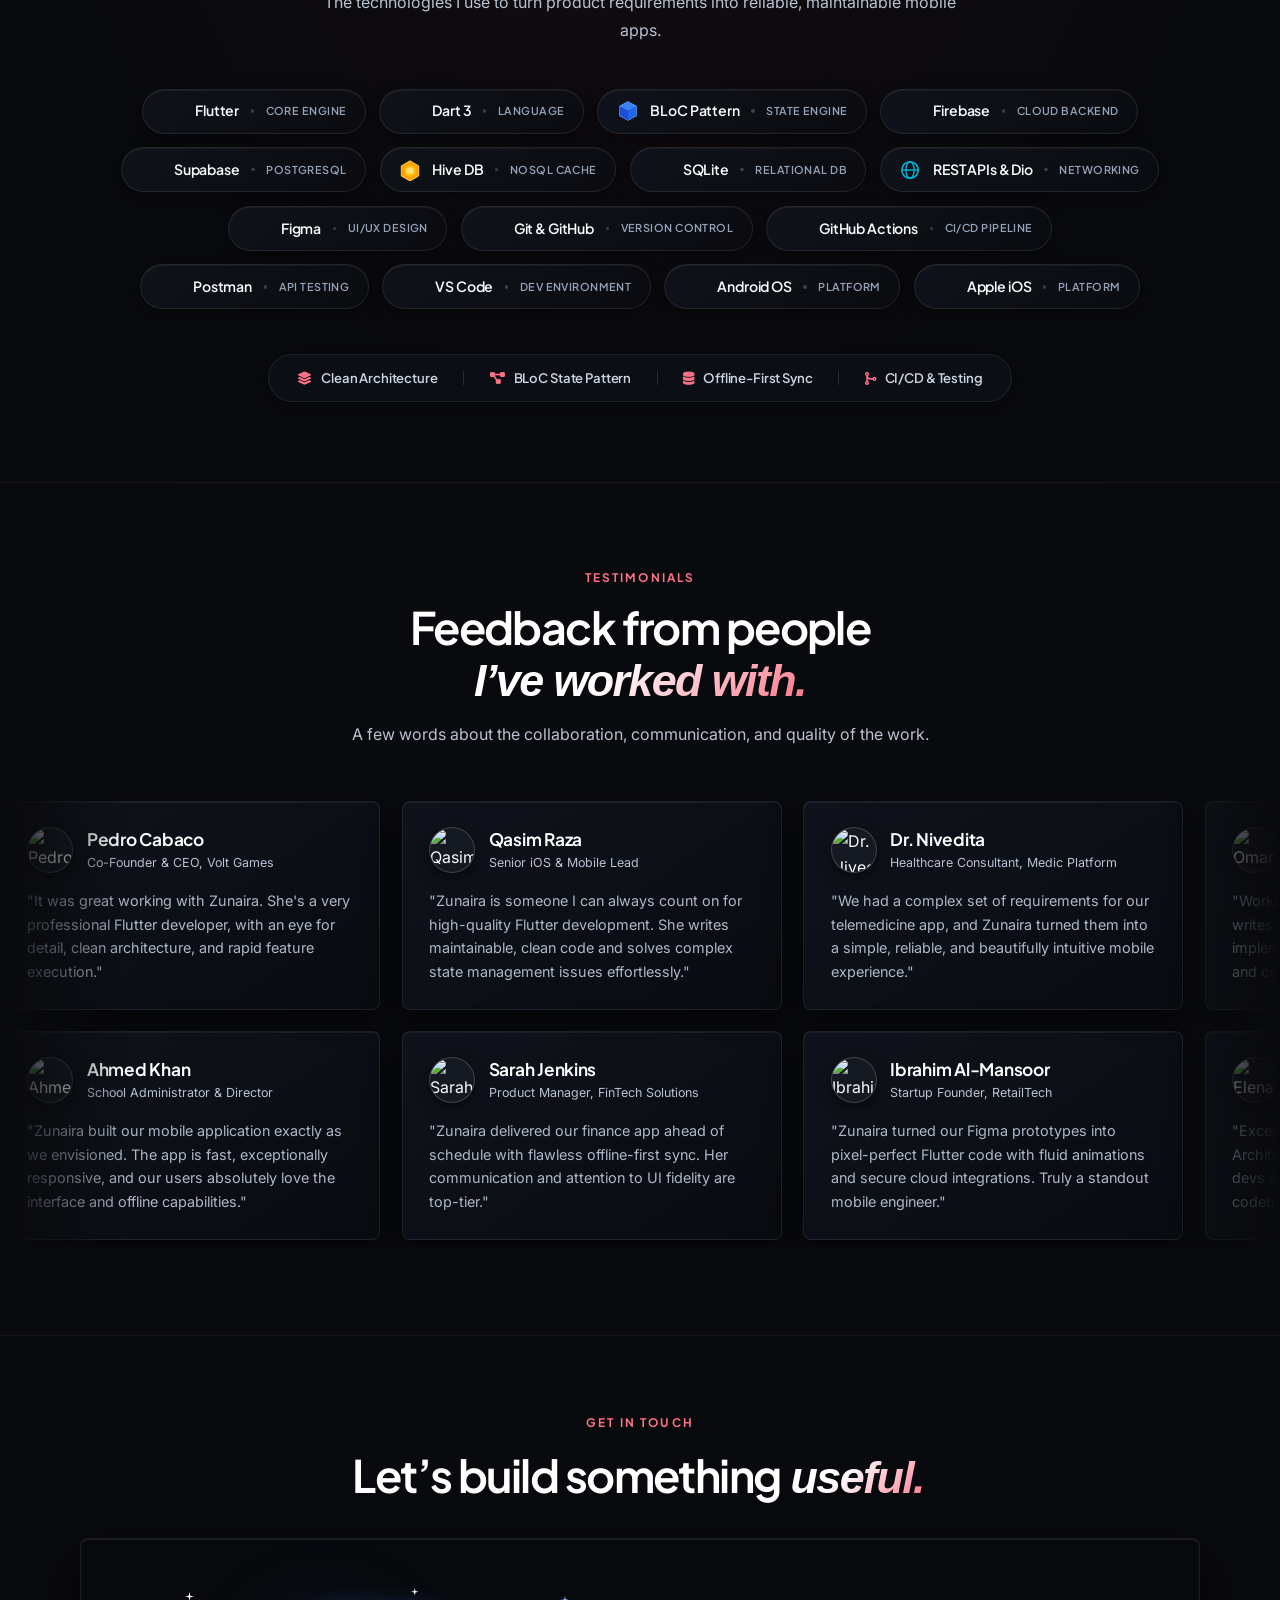
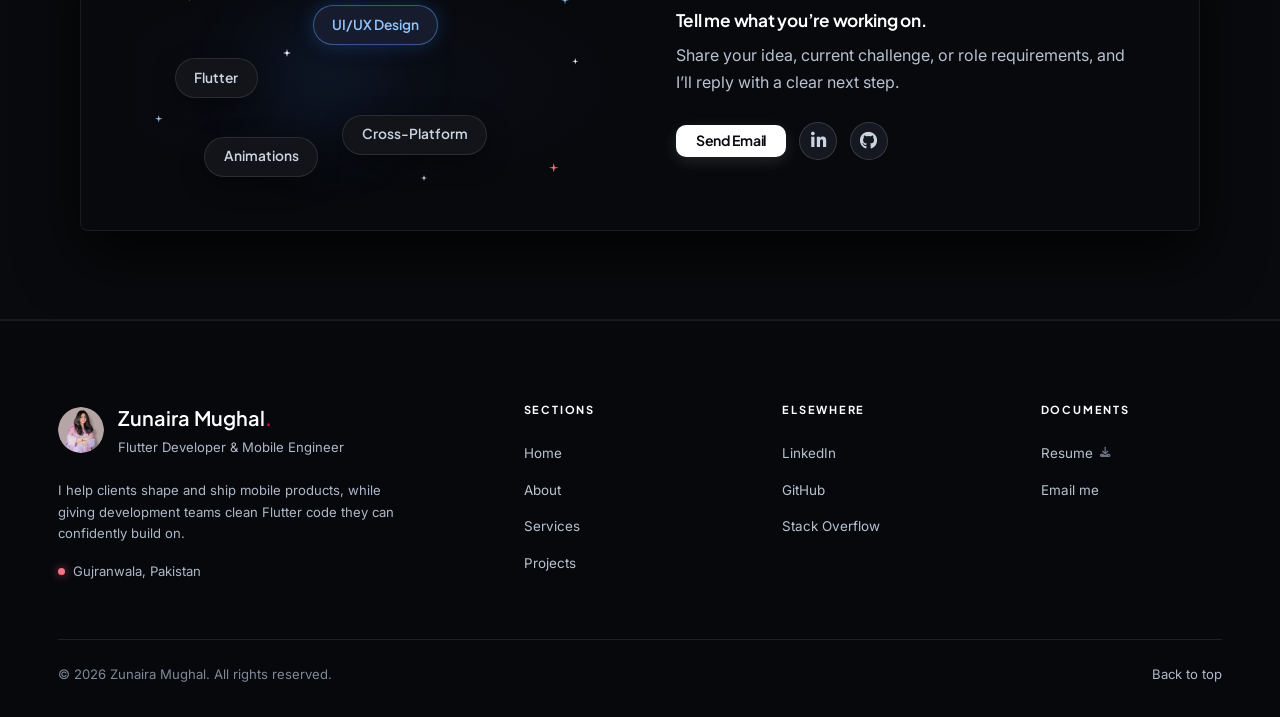
==== commit 3724e755: "feat: refine portfolio layout and simplify service card design" ====
--- a/index.html
+++ b/index.html
@@ -284,9 +284,9 @@
         <div class="about-text-side">
           <span class="section-tag">ABOUT ME</span>
           <h2 class="section-title">Hi, I’m Zunaira.</h2>
-          <p class="about-intro">A Flutter developer who enjoys turning ideas into useful mobile products.</p>
-          <p>For the past two years, I’ve been building applications for iOS and Android across finance, healthcare, e-commerce, and productivity.</p>
-          <p>I work with founders on new products and with teams that need dependable Flutter support. I value clear communication, thoughtful details, and code that remains easy to maintain.</p>
+          <p class="about-intro">I build Flutter apps for founders, businesses, and product teams.</p>
+          <p>My work spans finance, healthcare, e-commerce, and productivity, from early product ideas to established applications that need new features or stronger foundations.</p>
+          <p>I care about clear communication, attention to detail, and code that stays easy for a team to understand and maintain.</p>
           <h3 class="about-subheading">What I focus on</h3>
           <p>Simple user experiences, reliable performance, and practical solutions that support the goals of the product.</p>
           <div class="about-btns">
@@ -314,12 +314,12 @@
       
       <!-- Section Header -->
       <div class="tools-header-area reveal">
-        <span class="section-tag">ENGINEERING STACK &amp; TOOLCHAIN</span>
+        <span class="section-tag">TOOLS &amp; TECHNOLOGIES</span>
         <h2 class="tools-main-title">
           The tools I use to <span class="tools-headline-italic">ship reliable apps.</span>
         </h2>
         <p class="tools-header-subtitle">
-          A focused stack for building, testing, integrating, and releasing Flutter products.
+          The technologies I use to turn product requirements into reliable, maintainable mobile apps.
         </p>
       </div>
 
@@ -506,7 +506,7 @@
         <h2 class="projects-main-title">
           Shipped <span class="projects-headline-italic">mobile</span> builds.
         </h2>
-        <p class="projects-subtitle">Shipped work: Flutter-first builds with clear outcomes, clean architecture, and fluid native performance.</p>
+        <p class="projects-subtitle">A selection of products built to solve real user needs, supported by thoughtful interfaces and dependable Flutter engineering.</p>
       </div>
 
       <!-- Projects Grid (6 Core Resume Projects) -->
@@ -519,7 +519,7 @@
           </div>
           <div class="project-body">
             <h3>Resumate — AI Resume Platform</h3>
-            <p>AI-assisted resume analysis with PDF parsing, resilient model routing, and exportable ATS-friendly templates.</p>
+            <p>Helps job seekers improve their resumes with AI guidance, PDF analysis, and exportable ATS-friendly templates.</p>
             <div class="project-stack">
               <span class="stack-tag">Flutter</span>
               <span class="stack-tag">BLoC</span>
@@ -548,7 +548,7 @@
           </div>
           <div class="project-body">
             <h3>Montage — Personal Finance App</h3>
-            <p>Personal finance manager featuring an offline-first dual-database sync engine, AI financial coaching, and voice-assisted logging.</p>
+            <p>Makes everyday money management easier with offline access, smart financial guidance, and quick voice-assisted expense logging.</p>
             <div class="project-stack">
               <span class="stack-tag">Flutter</span>
               <span class="stack-tag">Provider</span>
@@ -606,7 +606,7 @@
           </div>
           <div class="project-body">
             <h3>Antique Furniture App</h3>
-            <p>E-commerce furniture platform with offline support, AI background removal, cloud media delivery, and an interactive room preview.</p>
+            <p>Helps shoppers explore furniture, preview products in their space, and browse smoothly with offline and cloud-backed experiences.</p>
             <div class="project-stack">
               <span class="stack-tag">Flutter</span>
               <span class="stack-tag">BLoC</span>
@@ -636,7 +636,7 @@
           </div>
           <div class="project-body">
             <h3>Medic — Telehealth Platform</h3>
-            <p>Dual-role telemedicine app with image verification, reliable appointment booking, and cloud-based patient media.</p>
+            <p>Connects patients and healthcare professionals through dependable appointments, secure media sharing, and role-based workflows.</p>
             <div class="project-stack">
               <span class="stack-tag">Flutter</span>
               <span class="stack-tag">BLoC</span>
@@ -694,7 +694,7 @@
           </div>
           <div class="project-body">
             <h3>CollabTasker — Collaborative PM Tool</h3>
-            <p>Cross-platform project manager with live data sync, role-based workflows, pagination, and push notifications.</p>
+            <p>Keeps teams aligned with shared projects, role-based workflows, live updates, and timely push notifications.</p>
             <div class="project-stack">
               <span class="stack-tag">Flutter</span>
               <span class="stack-tag">GetX</span>
@@ -723,7 +723,7 @@
           </div>
           <div class="project-body">
             <h3>Smart Overlay — Custom Overlay System</h3>
-            <p>Reusable Flutter overlays, animated loading indicators, modular messages, and real-time animation controls.</p>
+            <p>A reusable Flutter system for consistent loading states, messages, overlays, and responsive in-app feedback.</p>
             <div class="project-stack">
               <span class="stack-tag">Flutter</span>
               <span class="stack-tag">Custom Painter</span>
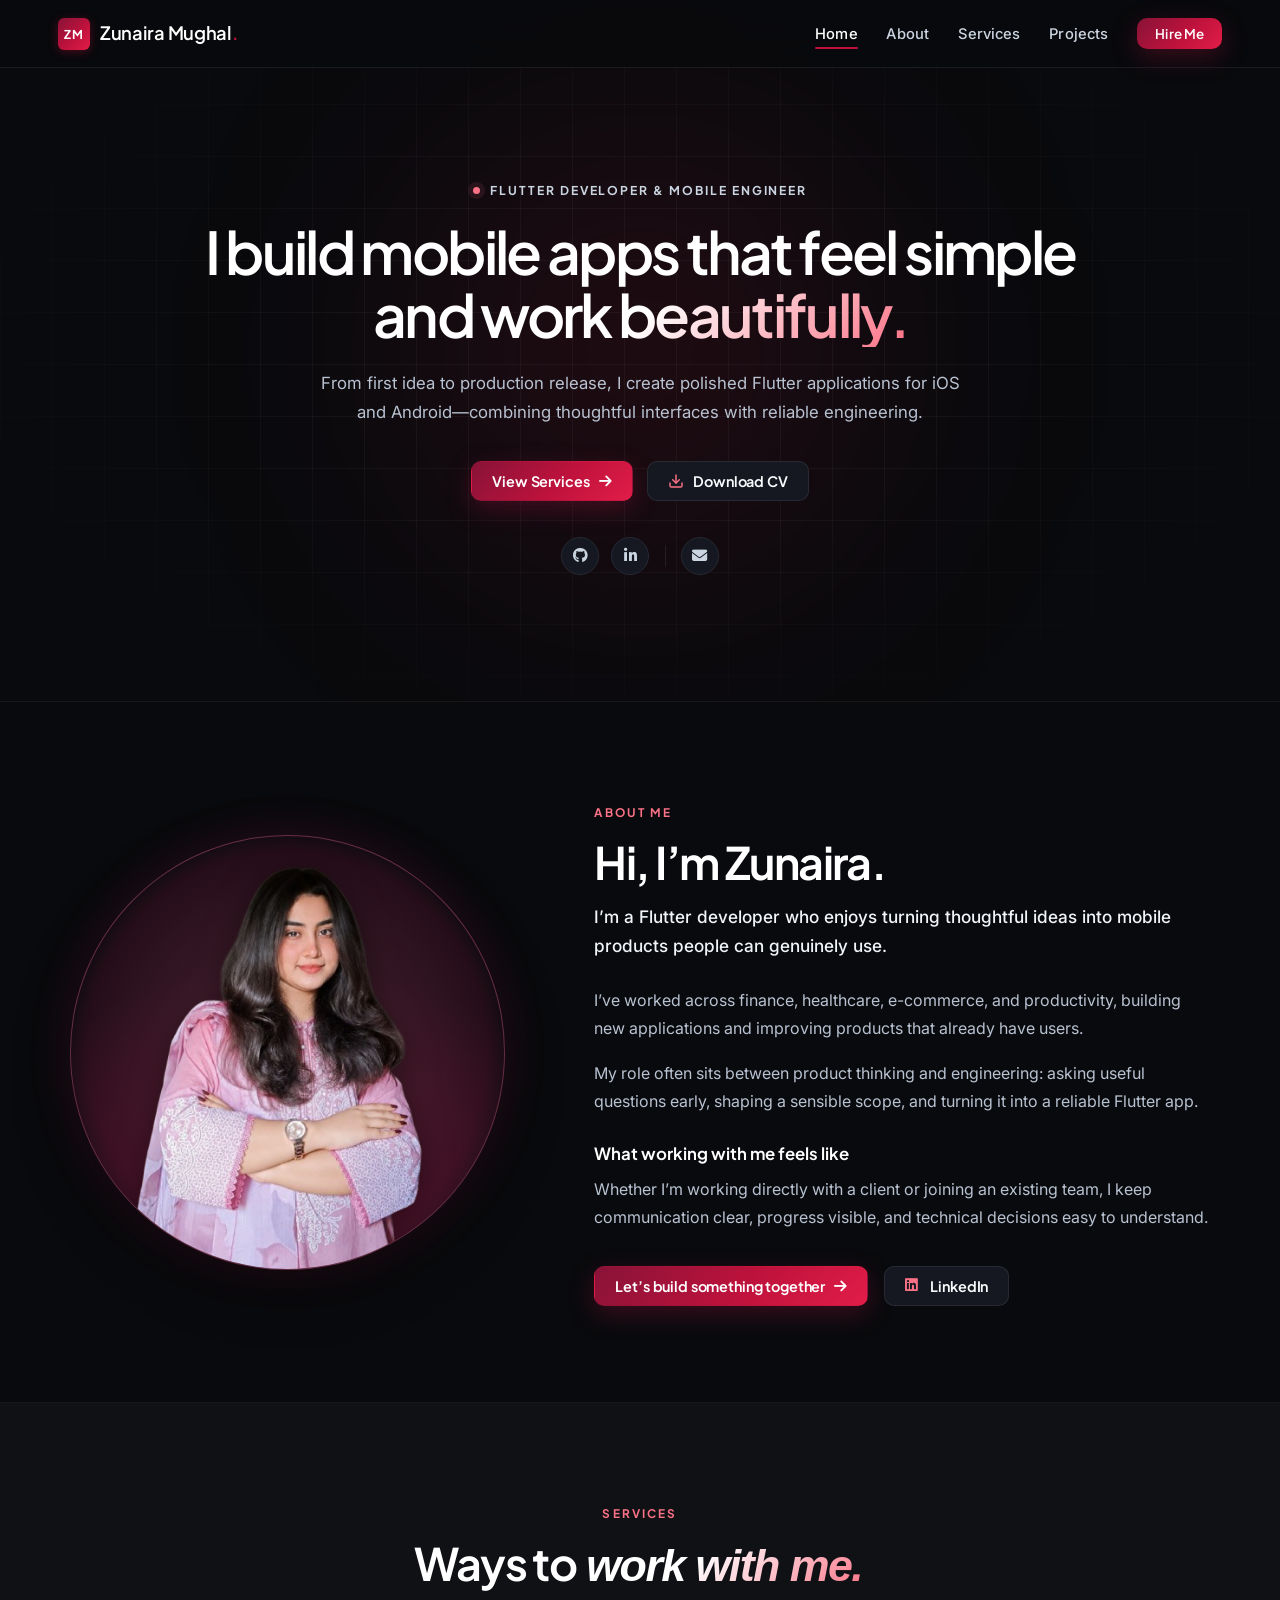
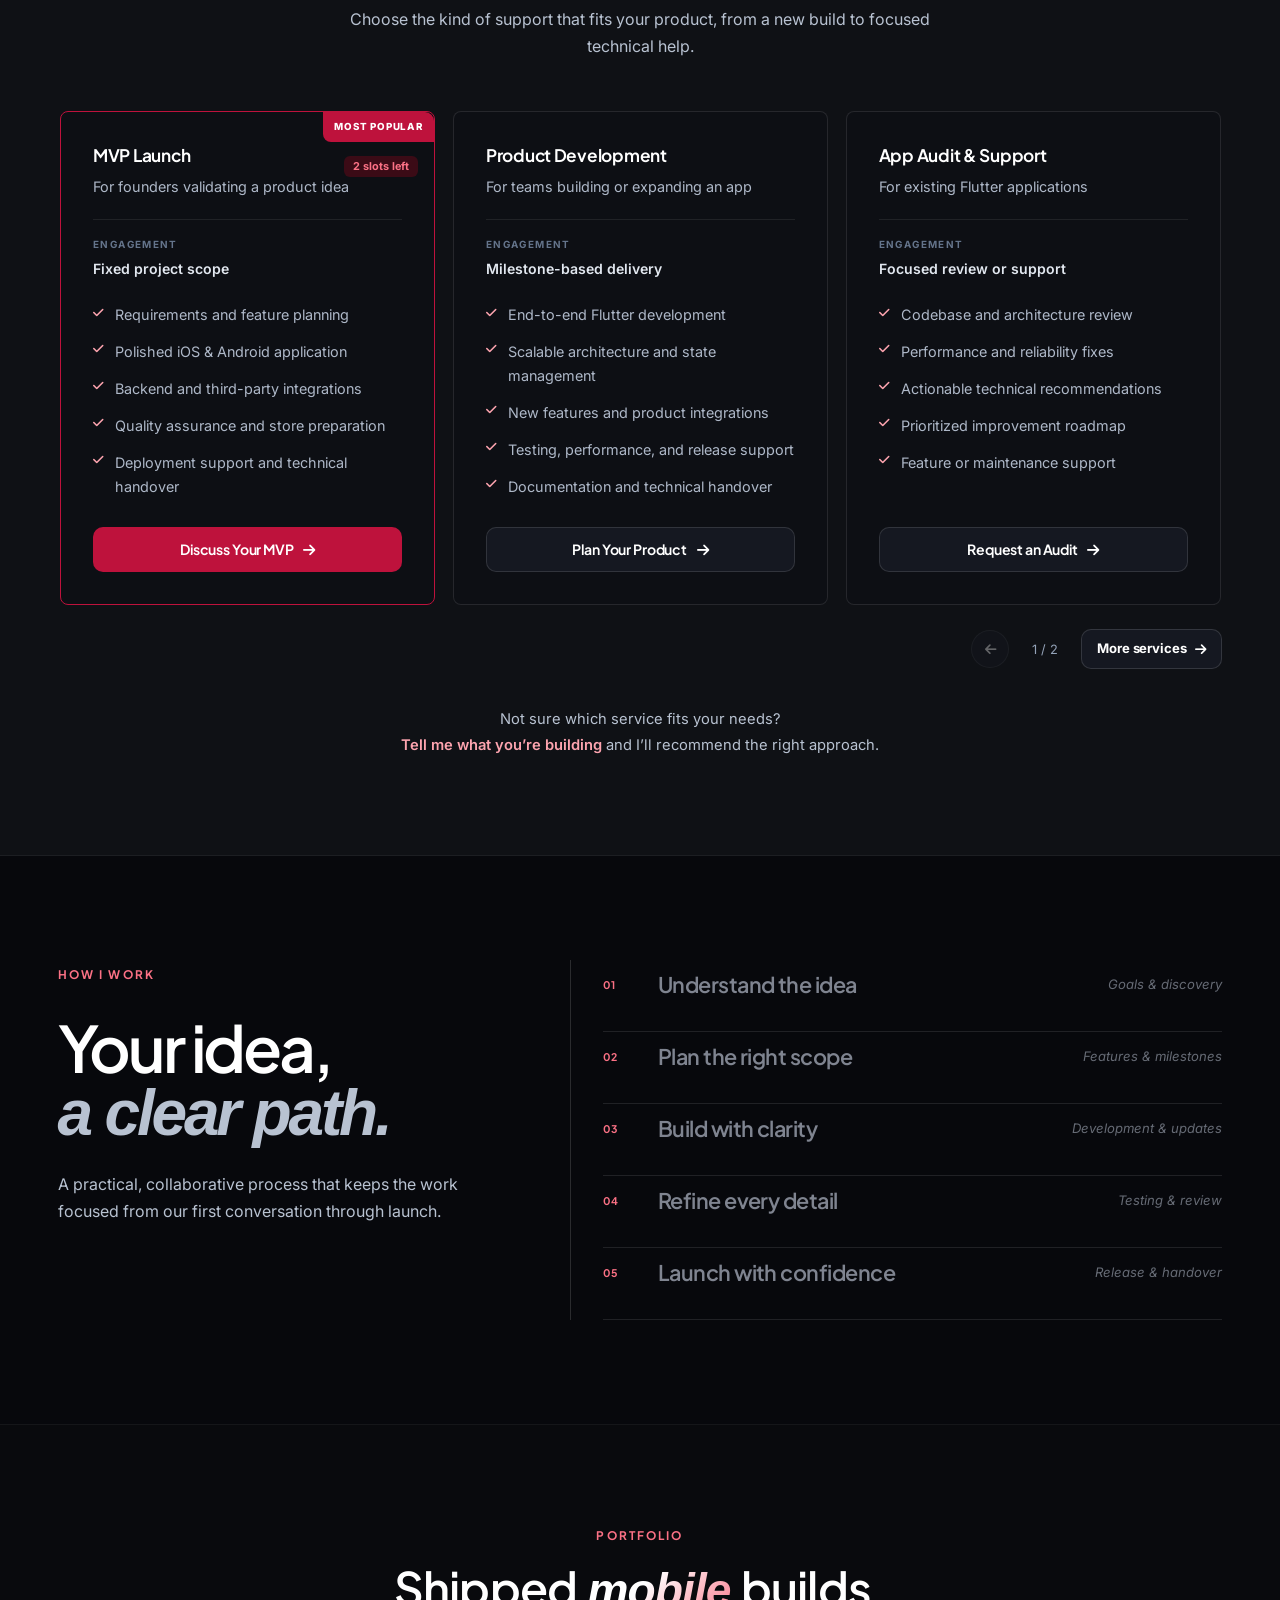
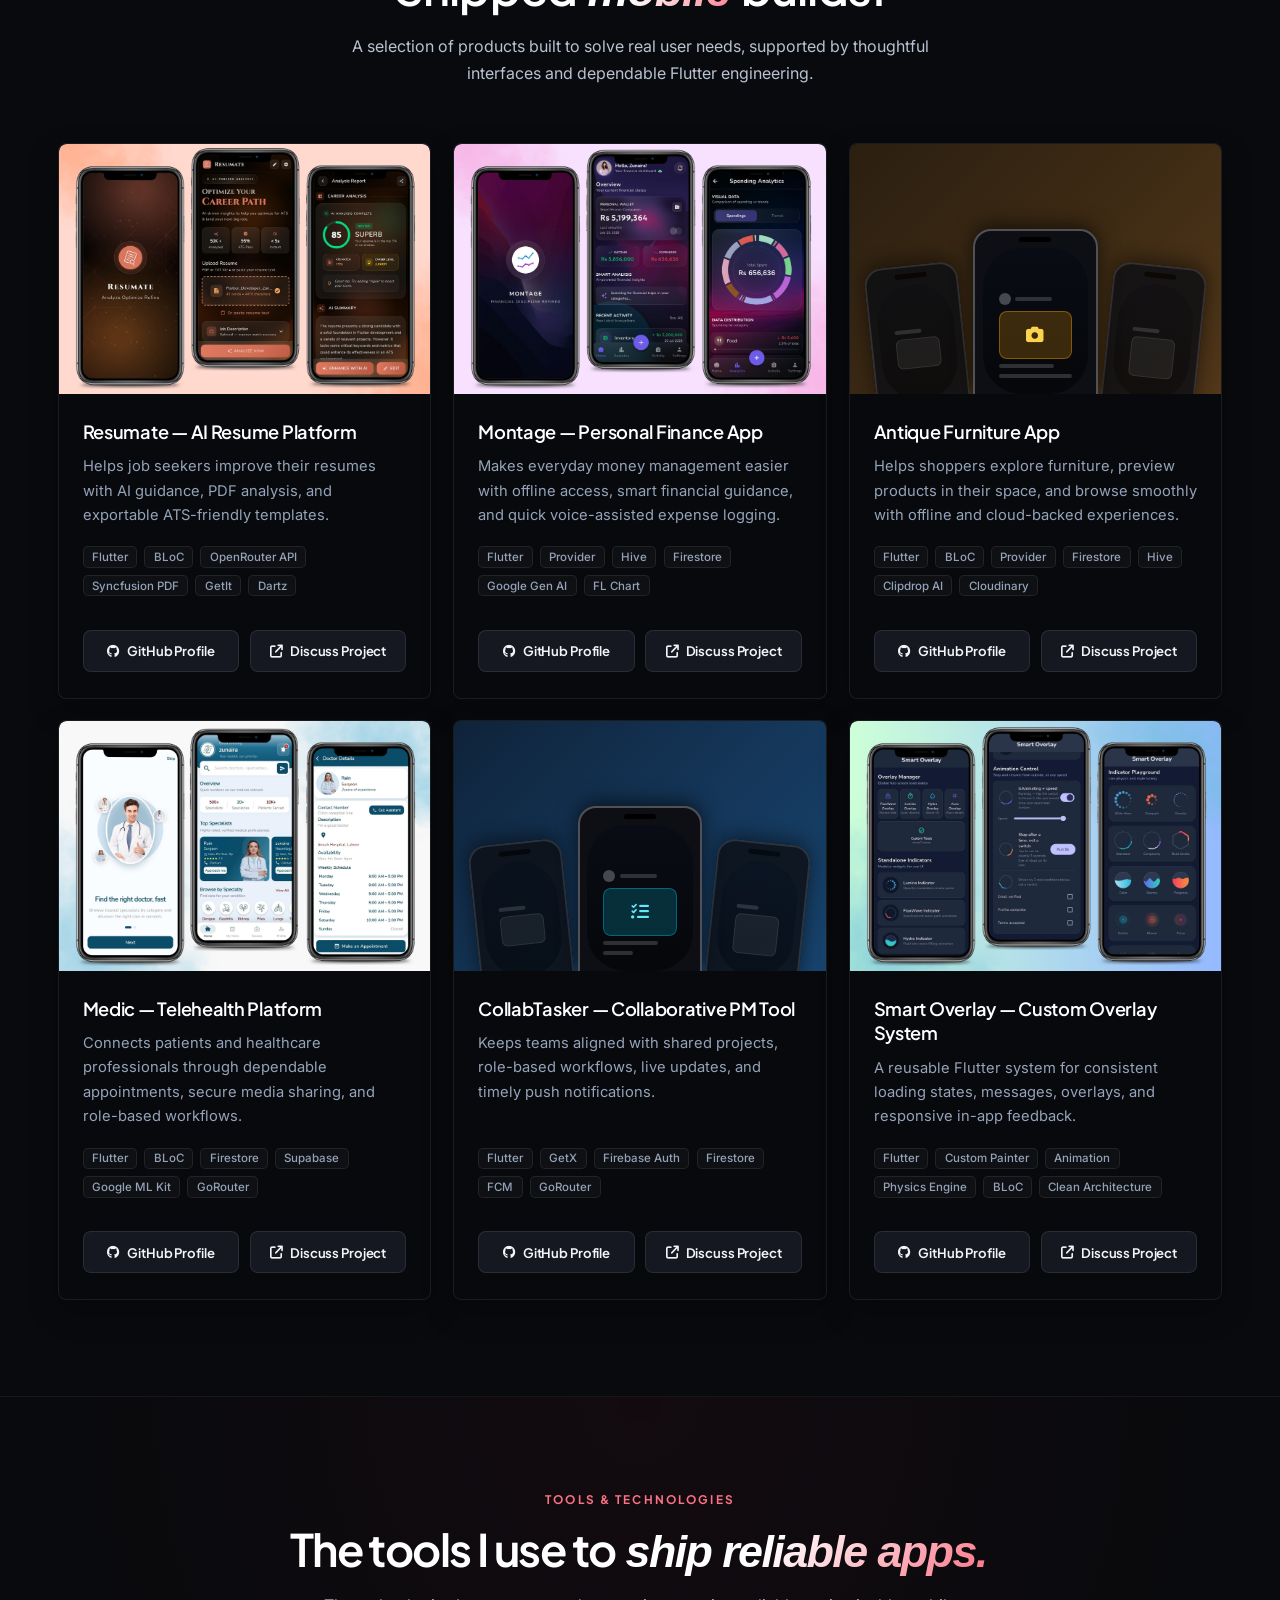
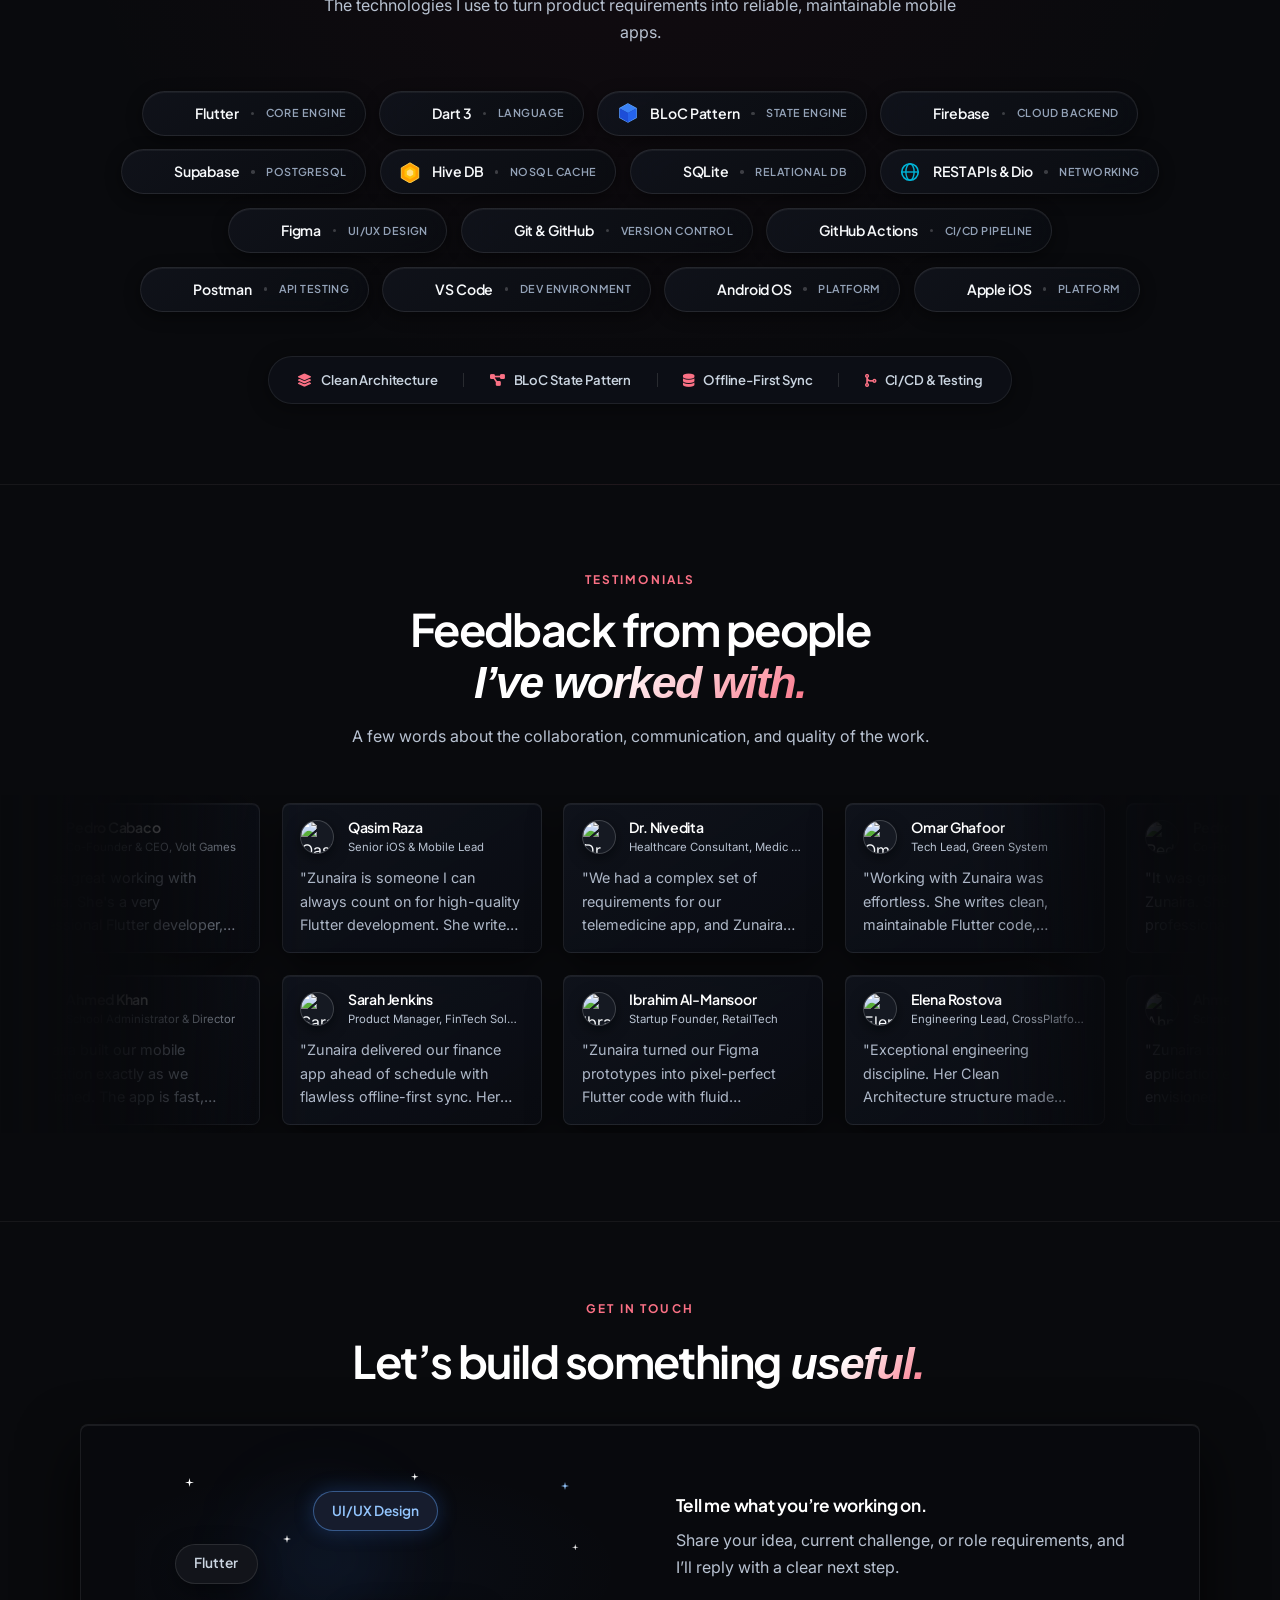
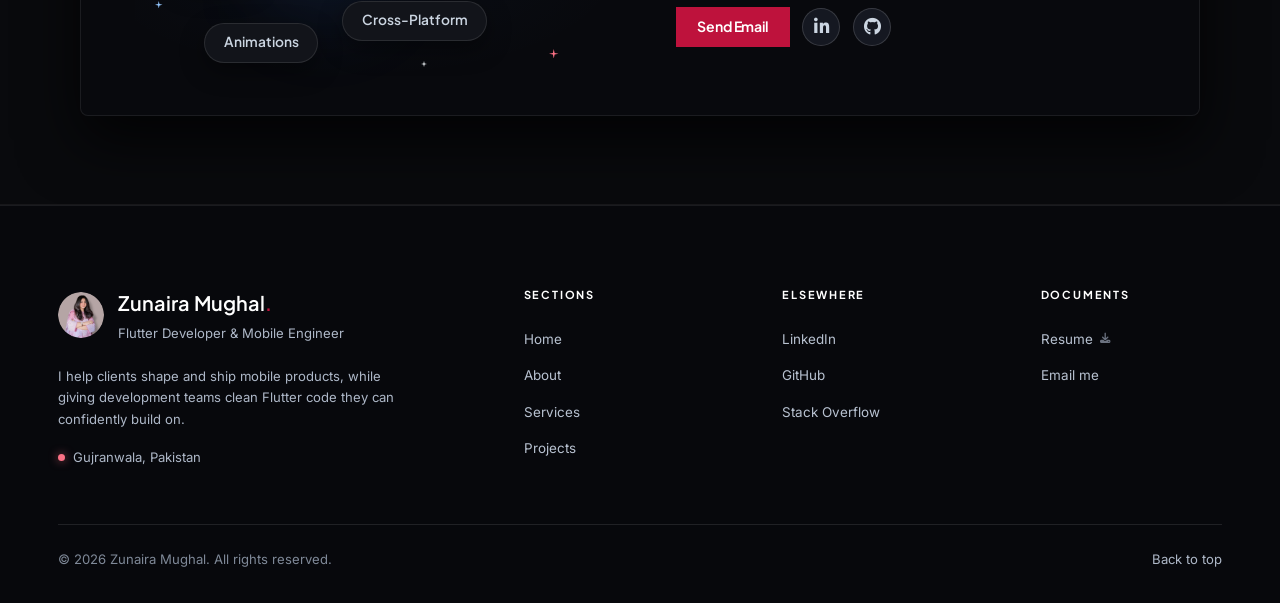
==== commit ccc98c8a: "`feat: refine portfolio copy, services, testimonials, footer, and interactions`" ====
--- a/index.html
+++ b/index.html
@@ -46,7 +46,7 @@
       <li><a href="#about">About</a></li>
       <li><a href="#services">Services</a></li>
       <li><a href="#projects">Projects</a></li>
-      <li><a href="#contact" class="nav-cta">Let’s Talk</a></li>
+      <li><a href="#contact" class="nav-cta">Hire Me</a></li>
     </ul>
     <div class="hamburger" id="hamburger" aria-label="Toggle navigation">
       <span></span><span></span><span></span>
@@ -284,11 +284,11 @@
         <div class="about-text-side">
           <span class="section-tag">ABOUT ME</span>
           <h2 class="section-title">Hi, I’m Zunaira.</h2>
-          <p class="about-intro">I build Flutter apps for founders, businesses, and product teams.</p>
-          <p>My work spans finance, healthcare, e-commerce, and productivity, from early product ideas to established applications that need new features or stronger foundations.</p>
-          <p>I care about clear communication, attention to detail, and code that stays easy for a team to understand and maintain.</p>
-          <h3 class="about-subheading">What I focus on</h3>
-          <p>Simple user experiences, reliable performance, and practical solutions that support the goals of the product.</p>
+          <p class="about-intro">I’m a Flutter developer who enjoys turning thoughtful ideas into mobile products people can genuinely use.</p>
+          <p>I’ve worked across finance, healthcare, e-commerce, and productivity, building new applications and improving products that already have users.</p>
+          <p>My role often sits between product thinking and engineering: asking useful questions early, shaping a sensible scope, and turning it into a reliable Flutter app.</p>
+          <h3 class="about-subheading">What working with me feels like</h3>
+          <p>Whether I’m working directly with a client or joining an existing team, I keep communication clear, progress visible, and technical decisions easy to understand.</p>
           <div class="about-btns">
             <a href="#contact" class="btn-primary">
               <span>Let’s build something together</span>
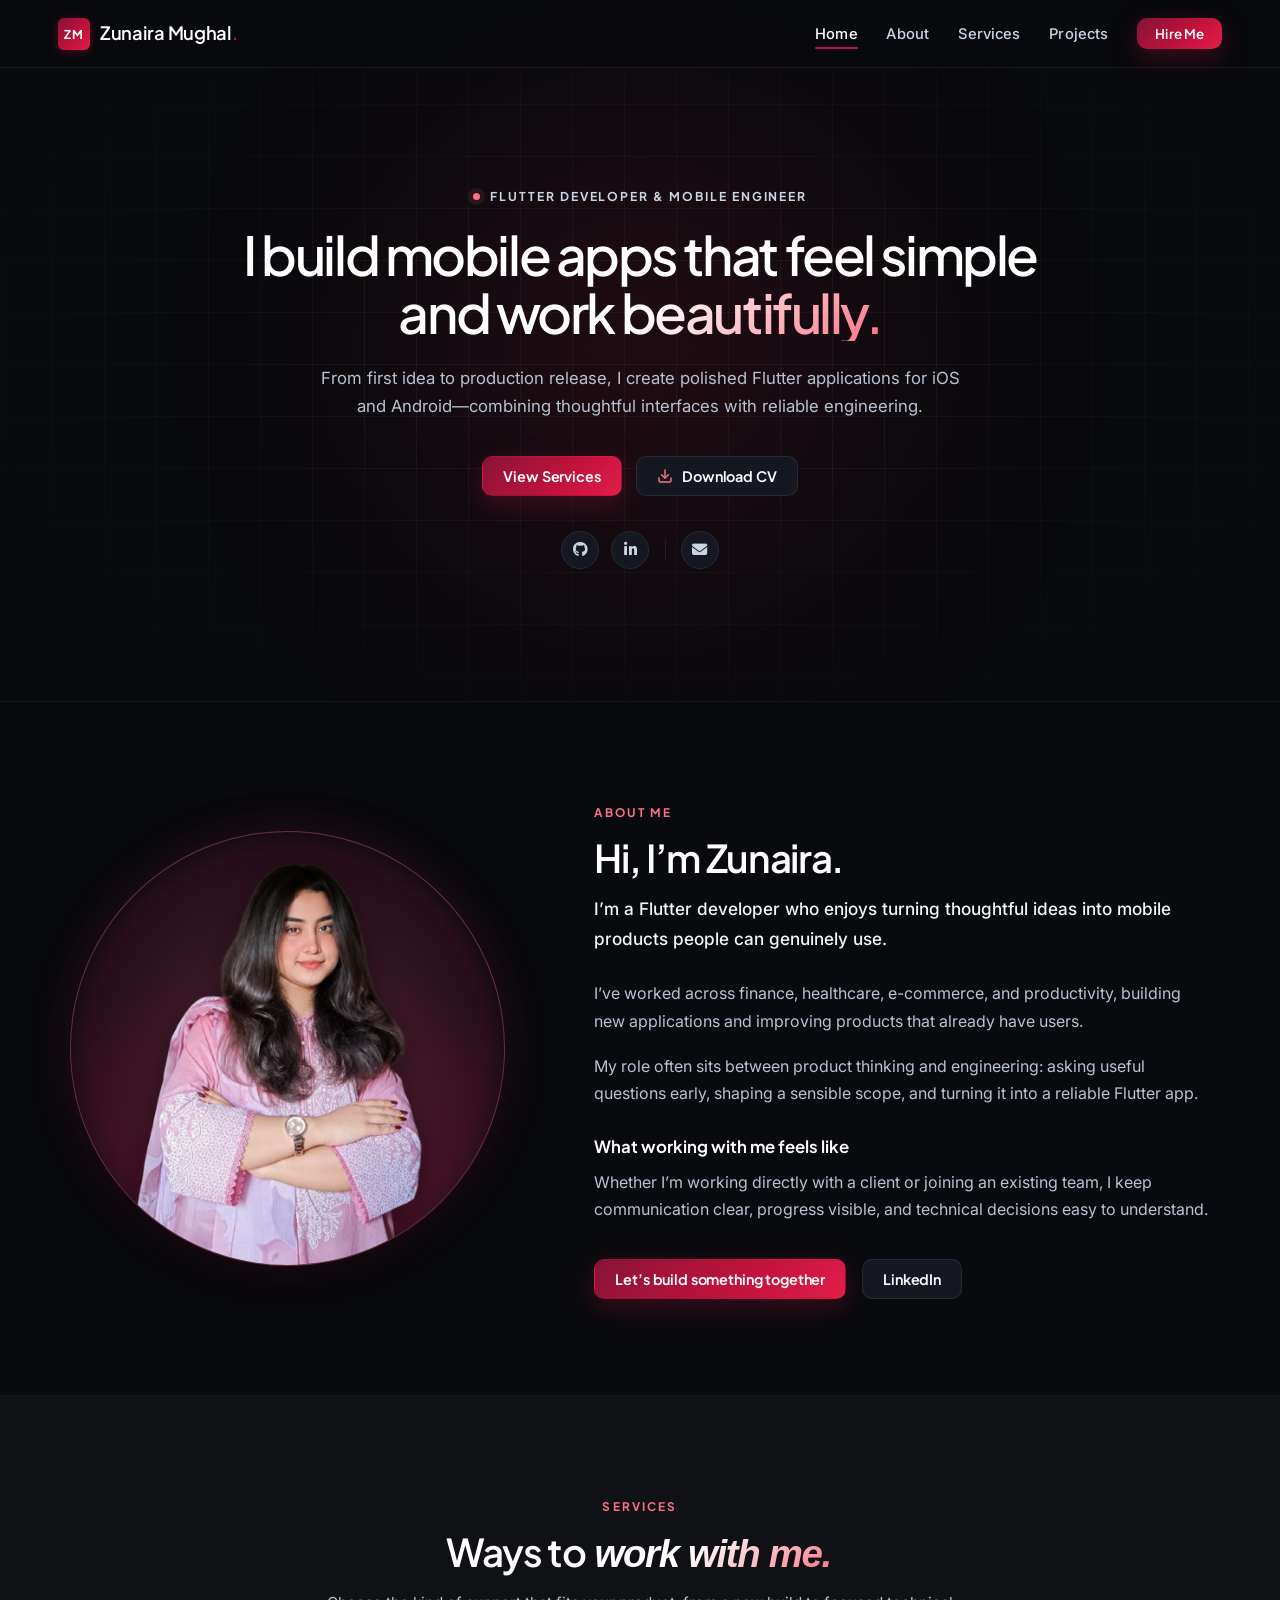
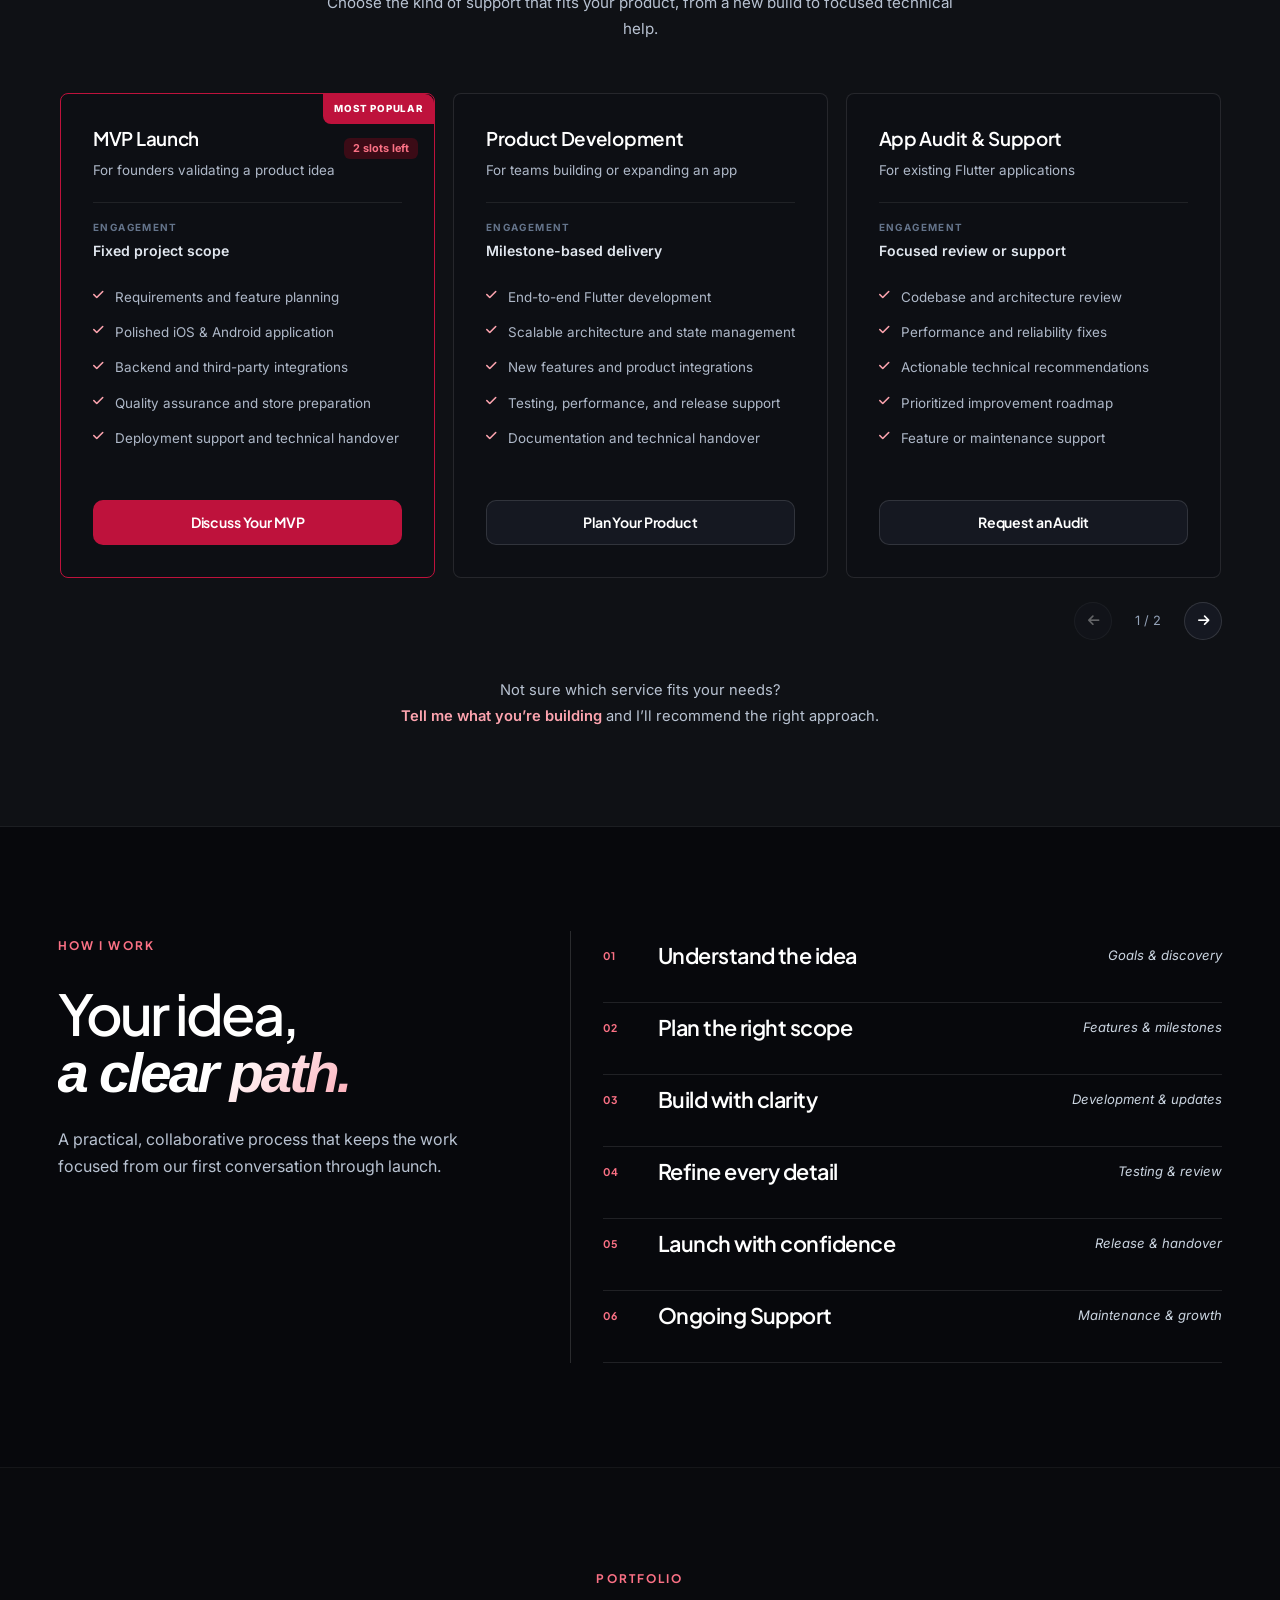
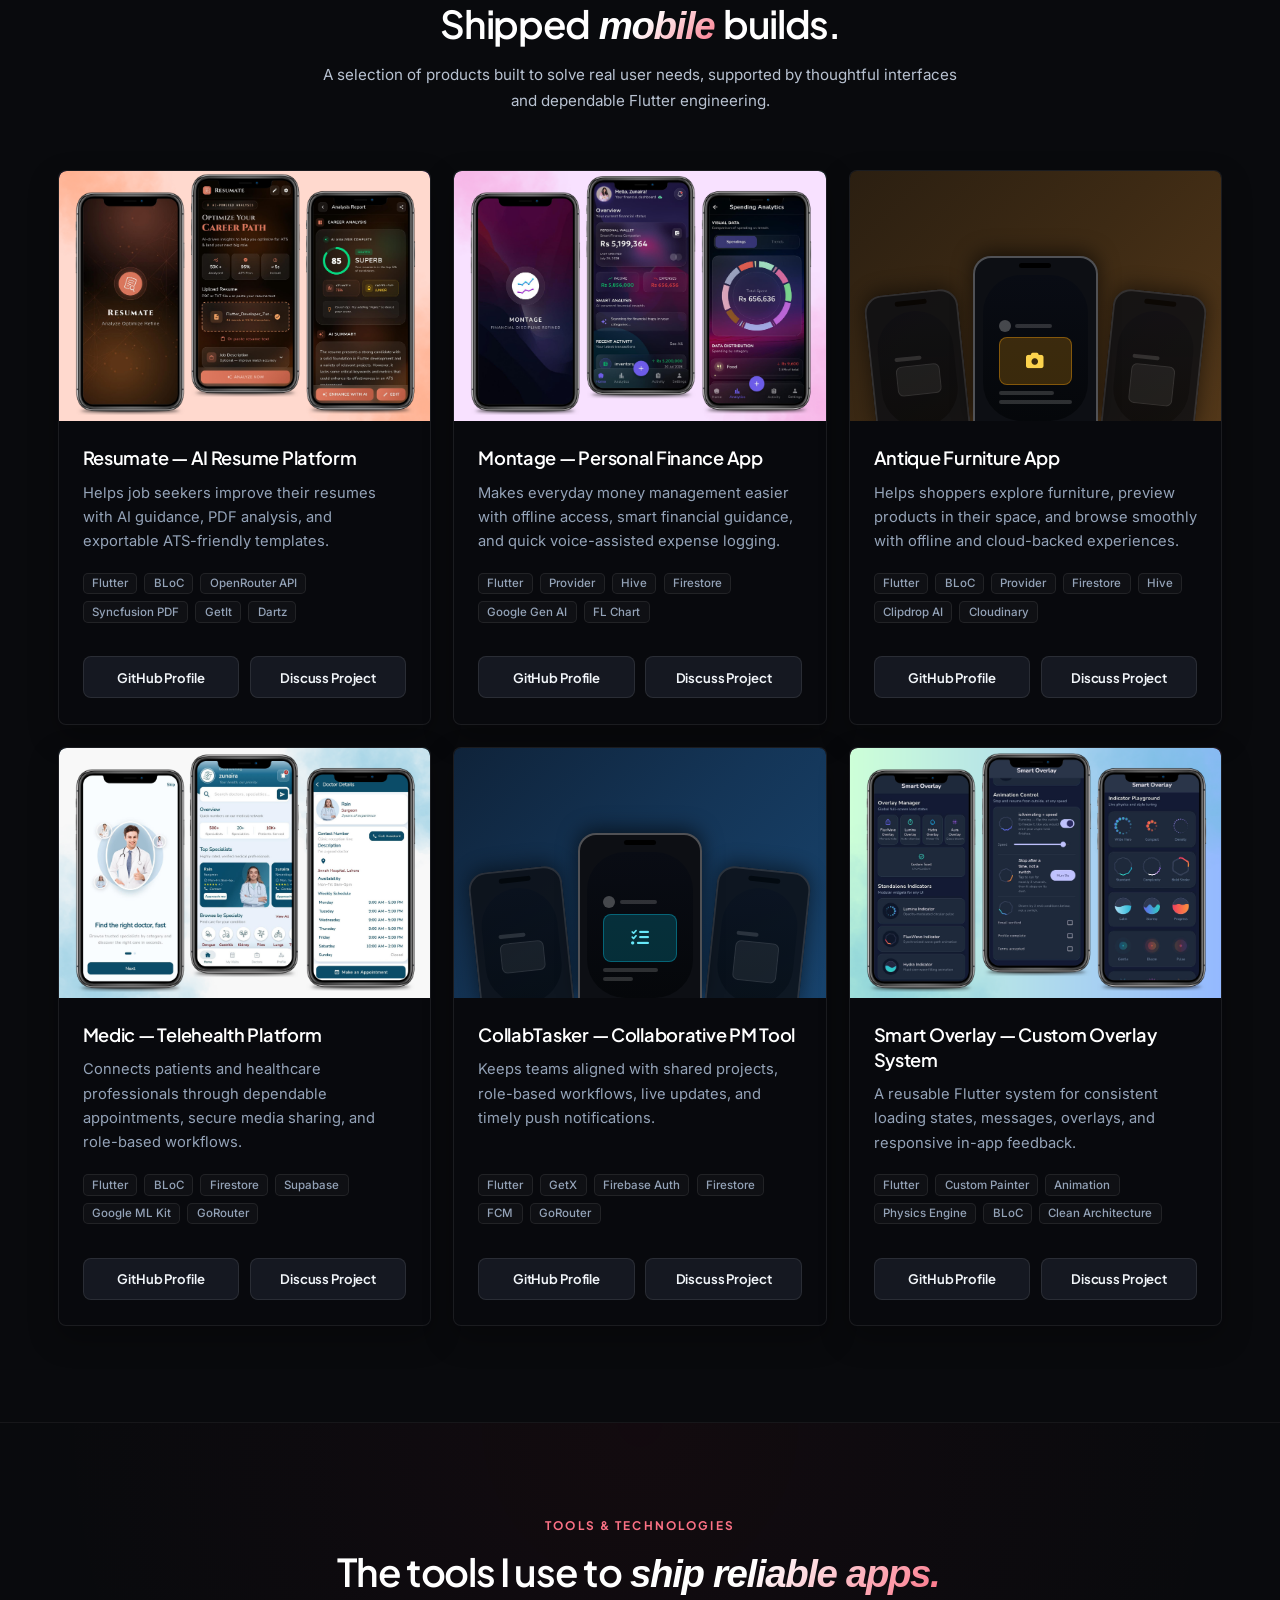
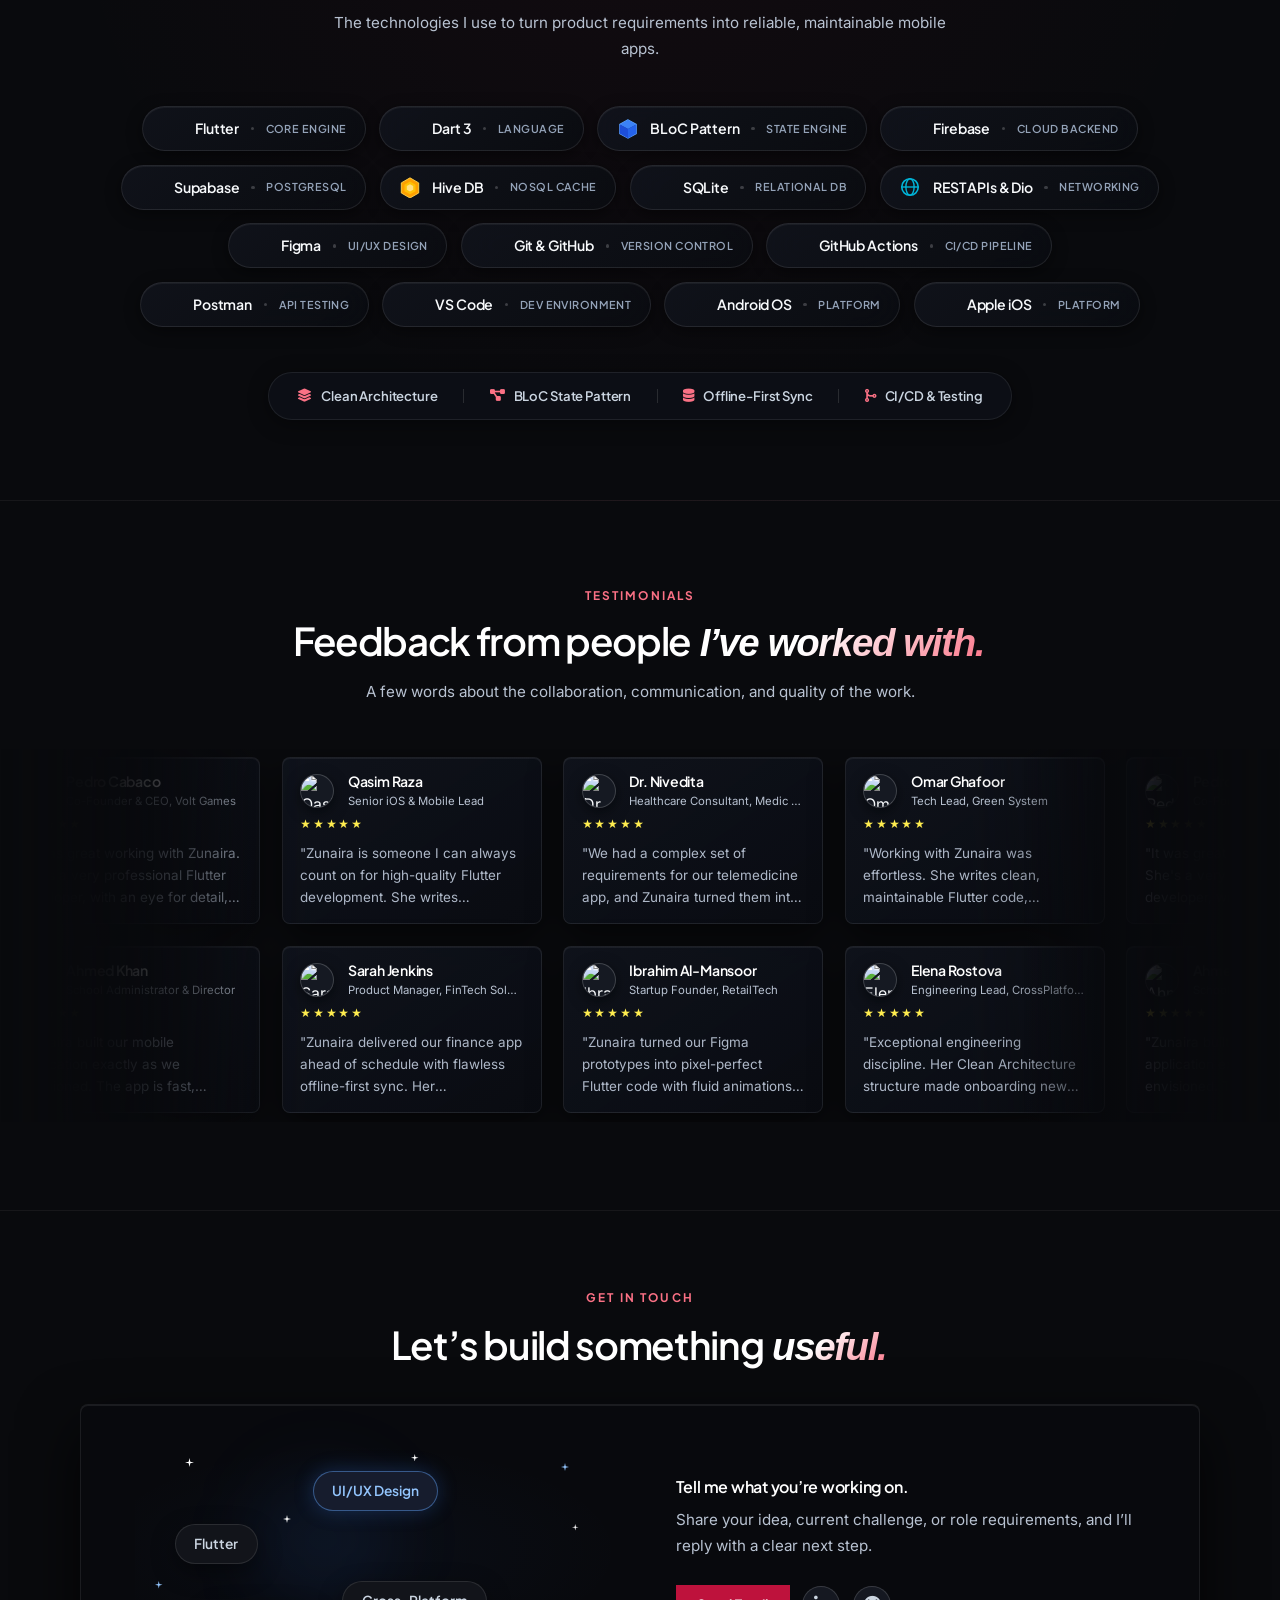
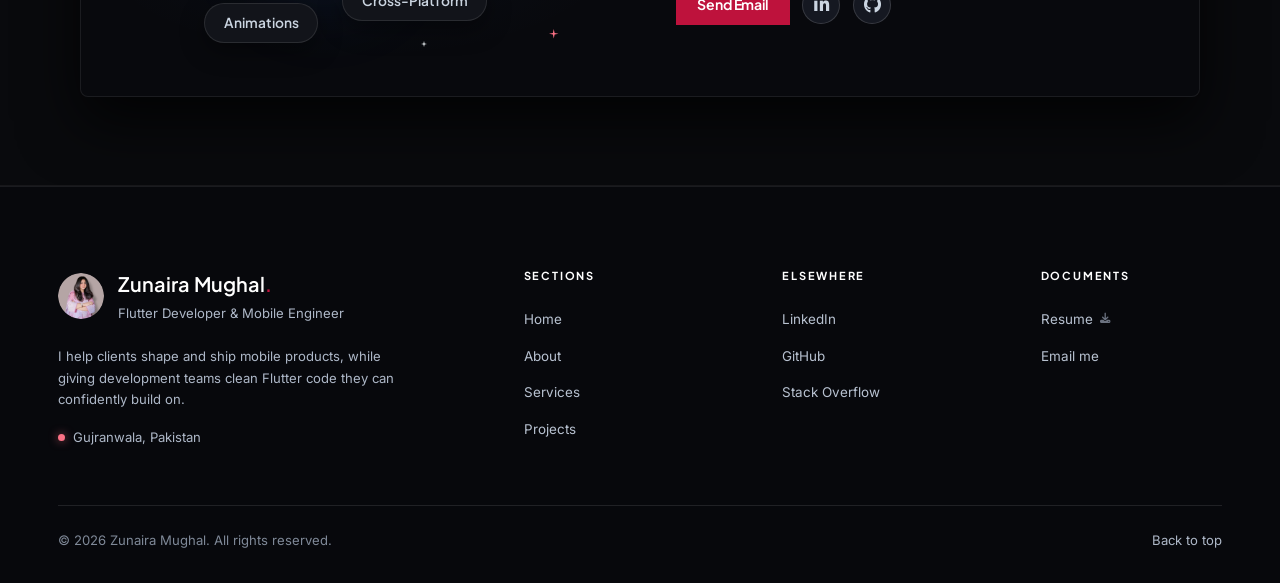
==== commit d17064d1: "`feat: polish typography, services, workflow, and testimonial interactions`" ====
--- a/index.html
+++ b/index.html
@@ -1,36 +1,43 @@
 <!DOCTYPE html>
 <html lang="en">
+
 <head>
-  <meta charset="UTF-8"/>
-  <meta name="viewport" content="width=device-width, initial-scale=1.0"/>
+  <meta charset="UTF-8" />
+  <meta name="viewport" content="width=device-width, initial-scale=1.0" />
   <title>Zunaira Mughal — Flutter Developer &amp; Mobile Engineer</title>
-  
+
   <!-- SEO & Meta Tags -->
-  <meta name="description" content="Portfolio of Zunaira Mughal, a Flutter Developer specializing in high-performance iOS and Android mobile applications using Clean Architecture, BLoC, and modern cloud backends."/>
-  <meta name="keywords" content="Flutter Developer, Mobile App Developer, Dart, BLoC, iOS Developer, Android Developer, Zunaira Mughal"/>
-  <meta name="author" content="Zunaira Mughal"/>
-  
+  <meta name="description"
+    content="Portfolio of Zunaira Mughal, a Flutter Developer specializing in high-performance iOS and Android mobile applications using Clean Architecture, BLoC, and modern cloud backends." />
+  <meta name="keywords"
+    content="Flutter Developer, Mobile App Developer, Dart, BLoC, iOS Developer, Android Developer, Zunaira Mughal" />
+  <meta name="author" content="Zunaira Mughal" />
+
   <!-- Open Graph -->
-  <meta property="og:title" content="Zunaira Mughal — Flutter Developer"/>
-  <meta property="og:description" content="Architecting scalable mobile applications for iOS &amp; Android with Flutter &amp; Dart."/>
-  <meta property="og:type" content="website"/>
-  
+  <meta property="og:title" content="Zunaira Mughal — Flutter Developer" />
+  <meta property="og:description"
+    content="Architecting scalable mobile applications for iOS &amp; Android with Flutter &amp; Dart." />
+  <meta property="og:type" content="website" />
+
   <!-- Favicon -->
-  <link rel="icon" type="image/png" href="assets/favicon.png?v=4"/>
-  <link rel="apple-touch-icon" href="assets/favicon.png?v=4"/>
-  
+  <link rel="icon" type="image/png" href="assets/favicon.png?v=4" />
+  <link rel="apple-touch-icon" href="assets/favicon.png?v=4" />
+
   <!-- Google Fonts -->
-  <link rel="preconnect" href="https://fonts.googleapis.com"/>
-  <link rel="preconnect" href="https://fonts.gstatic.com" crossorigin/>
-  <link href="https://fonts.googleapis.com/css2?family=Plus+Jakarta+Sans:ital,wght@0,400;0,500;0,600;0,700;0,800;1,400;1,500;1,600;1,700;1,800&family=Inter:wght@300;400;500;600;700&display=swap" rel="stylesheet"/>
-  
+  <link rel="preconnect" href="https://fonts.googleapis.com" />
+  <link rel="preconnect" href="https://fonts.gstatic.com" crossorigin />
+  <link
+    href="https://fonts.googleapis.com/css2?family=Plus+Jakarta+Sans:ital,wght@0,400;0,500;0,600;0,700;0,800;1,400;1,500;1,600;1,700;1,800&family=Inter:wght@300;400;500;600;700&display=swap"
+    rel="stylesheet" />
+
   <!-- Icons -->
-  <link rel="stylesheet" href="https://cdnjs.cloudflare.com/ajax/libs/font-awesome/6.5.1/css/all.min.css"/>
-  <link rel="stylesheet" href="https://cdn.jsdelivr.net/gh/devicons/devicon@latest/devicon.min.css"/>
-  
+  <link rel="stylesheet" href="https://cdnjs.cloudflare.com/ajax/libs/font-awesome/6.5.1/css/all.min.css" />
+  <link rel="stylesheet" href="https://cdn.jsdelivr.net/gh/devicons/devicon@latest/devicon.min.css" />
+
   <!-- Stylesheet -->
-  <link rel="stylesheet" href="css/style.css?v=2.0"/>
+  <link rel="stylesheet" href="css/style.css?v=2.0" />
 </head>
+
 <body class="homepage">
 
   <!-- ═══════════════════════════════════════
@@ -64,16 +71,20 @@
     <div class="hero-inner">
       <div class="hero-text">
         <p class="hero-eyebrow"><span></span> Flutter Developer &amp; Mobile Engineer</p>
-        <h1 class="hero-tagline">I build mobile apps that feel simple and <span class="gradient-text">work beautifully.</span></h1>
-        <p class="hero-summary">From first idea to production release, I create polished Flutter applications for iOS and Android—combining thoughtful interfaces with reliable engineering.</p>
+        <h1 class="hero-tagline">I build mobile apps that feel simple and <span class="gradient-text">work
+            beautifully.</span></h1>
+        <p class="hero-summary">From first idea to production release, I create polished Flutter applications for iOS
+          and Android—combining thoughtful interfaces with reliable engineering.</p>
 
         <div class="hero-actions">
           <a href="#services" class="btn-primary">
             <span>View Services</span>
             <i class="fa-solid fa-arrow-right"></i>
           </a>
-          <a href="assets/Zunaira_Mughal_Resume.pdf" download="Zunaira_Mughal_Resume.pdf" class="btn-secondary" title="Download CV (PDF)">
-            <svg class="btn-icon" viewBox="0 0 24 24" fill="none" stroke="currentColor" stroke-width="2.2" stroke-linecap="round" stroke-linejoin="round">
+          <a href="assets/Zunaira_Mughal_Resume.pdf" download="Zunaira_Mughal_Resume.pdf" class="btn-secondary"
+            title="Download CV (PDF)">
+            <svg class="btn-icon" viewBox="0 0 24 24" fill="none" stroke="currentColor" stroke-width="2.2"
+              stroke-linecap="round" stroke-linejoin="round">
               <path d="M21 15v4a2 2 0 0 1-2 2H5a2 2 0 0 1-2-2v-4"></path>
               <polyline points="7 10 12 15 17 10"></polyline>
               <line x1="12" y1="15" x2="12" y2="3"></line>
@@ -83,10 +94,12 @@
         </div>
 
         <div class="hero-social-row">
-          <a href="https://github.com/ZunairaMughal24" target="_blank" rel="noopener noreferrer" class="hero-social-btn" aria-label="GitHub" title="GitHub">
+          <a href="https://github.com/ZunairaMughal24" target="_blank" rel="noopener noreferrer" class="hero-social-btn"
+            aria-label="GitHub" title="GitHub">
             <i class="fa-brands fa-github"></i>
           </a>
-          <a href="https://linkedin.com/in/zunaira-mughal-80637b276" target="_blank" rel="noopener noreferrer" class="hero-social-btn" aria-label="LinkedIn" title="LinkedIn">
+          <a href="https://linkedin.com/in/zunaira-mughal-80637b276" target="_blank" rel="noopener noreferrer"
+            class="hero-social-btn" aria-label="LinkedIn" title="LinkedIn">
             <i class="fa-brands fa-linkedin-in"></i>
           </a>
           <div class="hero-social-divider"></div>
@@ -98,7 +111,7 @@
     </div>
   </section>
 
-  <hr class="divider"/>
+  <hr class="divider" />
 
   <!-- ═══════════════════════════════════════
        MOBILE SHOWCASE (Interactive 3D Phone with Live App & Floating Parallax Badges)
@@ -118,7 +131,7 @@
 
       <!-- 3D Perspective Stage Container -->
       <div class="showcase-stage-wrap reveal" id="showcaseStage">
-        
+
         <!-- Floating Parallax Badge 1: Top Left -->
         <div class="floating-badge badge-top-left" data-speed="22">
           <div class="badge-icon-box icon-pink">
@@ -217,12 +230,14 @@
                   <svg class="sparkline-svg" viewBox="0 0 200 45" preserveAspectRatio="none">
                     <defs>
                       <linearGradient id="sparkGrad" x1="0%" y1="0%" x2="0%" y2="100%">
-                        <stop offset="0%" stop-color="#be123c" stop-opacity="0.4"/>
-                        <stop offset="100%" stop-color="#be123c" stop-opacity="0.0"/>
+                        <stop offset="0%" stop-color="#be123c" stop-opacity="0.4" />
+                        <stop offset="100%" stop-color="#be123c" stop-opacity="0.0" />
                       </linearGradient>
                     </defs>
-                    <path class="sparkline-area" d="M0,35 Q30,10 60,25 T120,8 T160,20 T200,5 L200,45 L0,45 Z" fill="url(#sparkGrad)"/>
-                    <path class="sparkline-line" d="M0,35 Q30,10 60,25 T120,8 T160,20 T200,5" fill="none" stroke="#be123c" stroke-width="2.5"/>
+                    <path class="sparkline-area" d="M0,35 Q30,10 60,25 T120,8 T160,20 T200,5 L200,45 L0,45 Z"
+                      fill="url(#sparkGrad)" />
+                    <path class="sparkline-line" d="M0,35 Q30,10 60,25 T120,8 T160,20 T200,5" fill="none"
+                      stroke="#be123c" stroke-width="2.5" />
                   </svg>
                 </div>
               </div>
@@ -264,7 +279,7 @@
     </div>
   </section>
 
-  <hr class="divider"/>
+  <hr class="divider" />
 
   <!-- ═══════════════════════════════════════
        ABOUT
@@ -284,17 +299,22 @@
         <div class="about-text-side">
           <span class="section-tag">ABOUT ME</span>
           <h2 class="section-title">Hi, I’m Zunaira.</h2>
-          <p class="about-intro">I’m a Flutter developer who enjoys turning thoughtful ideas into mobile products people can genuinely use.</p>
-          <p>I’ve worked across finance, healthcare, e-commerce, and productivity, building new applications and improving products that already have users.</p>
-          <p>My role often sits between product thinking and engineering: asking useful questions early, shaping a sensible scope, and turning it into a reliable Flutter app.</p>
+          <p class="about-intro">I’m a Flutter developer who enjoys turning thoughtful ideas into mobile products people
+            can genuinely use.</p>
+          <p>I’ve worked across finance, healthcare, e-commerce, and productivity, building new applications and
+            improving products that already have users.</p>
+          <p>My role often sits between product thinking and engineering: asking useful questions early, shaping a
+            sensible scope, and turning it into a reliable Flutter app.</p>
           <h3 class="about-subheading">What working with me feels like</h3>
-          <p>Whether I’m working directly with a client or joining an existing team, I keep communication clear, progress visible, and technical decisions easy to understand.</p>
+          <p>Whether I’m working directly with a client or joining an existing team, I keep communication clear,
+            progress visible, and technical decisions easy to understand.</p>
           <div class="about-btns">
             <a href="#contact" class="btn-primary">
               <span>Let’s build something together</span>
               <i class="fa-solid fa-arrow-right"></i>
             </a>
-            <a href="https://linkedin.com/in/zunaira-mughal-80637b276" target="_blank" rel="noopener noreferrer" class="btn-outline">
+            <a href="https://linkedin.com/in/zunaira-mughal-80637b276" target="_blank" rel="noopener noreferrer"
+              class="btn-outline">
               <i class="fa-brands fa-linkedin"></i>
               <span>LinkedIn</span>
             </a>
@@ -304,14 +324,14 @@
     </div>
   </section>
 
-  <hr class="divider"/>
+  <hr class="divider" />
 
   <!-- ═══════════════════════════════════════
        TOOLS & SKILLS (Minimalist Frosted Tech Capsules)
   ═══════════════════════════════════════ -->
   <section id="skills">
     <div class="section-inner">
-      
+
       <!-- Section Header -->
       <div class="tools-header-area reveal">
         <span class="section-tag">TOOLS &amp; TECHNOLOGIES</span>
@@ -325,7 +345,7 @@
 
       <!-- Minimalist Frosted Tech Capsules Cloud (Official Brand Icons) -->
       <div class="tech-capsules-cloud reveal">
-        
+
         <!-- Flutter (Official) -->
         <div class="tech-capsule glow-flutter">
           <div class="capsule-icon"><i class="devicon-flutter-plain colored"></i></div>
@@ -346,10 +366,10 @@
         <div class="tech-capsule glow-bloc">
           <div class="capsule-icon">
             <svg class="official-svg-icon" viewBox="0 0 24 24" width="20" height="20" fill="none">
-              <path d="M12 2L3 7V17L12 22L21 17V7L12 2Z" fill="#1E3A8A" stroke="#60A5FA" stroke-width="1.2"/>
-              <path d="M12 2L21 7L12 12L3 7L12 2Z" fill="#3B82F6"/>
-              <path d="M12 12V22L21 17V7L12 12Z" fill="#2563EB"/>
-              <path d="M12 12L3 7V17L12 22V12Z" fill="#1D4ED8"/>
+              <path d="M12 2L3 7V17L12 22L21 17V7L12 2Z" fill="#1E3A8A" stroke="#60A5FA" stroke-width="1.2" />
+              <path d="M12 2L21 7L12 12L3 7L12 2Z" fill="#3B82F6" />
+              <path d="M12 12V22L21 17V7L12 12Z" fill="#2563EB" />
+              <path d="M12 12L3 7V17L12 22V12Z" fill="#1D4ED8" />
             </svg>
           </div>
           <span class="capsule-name">BLoC Pattern</span>
@@ -377,9 +397,10 @@
         <div class="tech-capsule glow-hive">
           <div class="capsule-icon">
             <svg class="official-svg-icon" viewBox="0 0 24 24" width="20" height="20" fill="none">
-              <polygon points="12,2 21.5,7.5 21.5,18.5 12,24 2.5,18.5 2.5,7.5" fill="#FFA000" stroke="#FFD54F" stroke-width="1"/>
-              <polygon points="12,6 18,9.5 18,16.5 12,20 6,16.5 6,9.5" fill="#FFC107"/>
-              <polygon points="12,9 15.5,11 15.5,15 12,17 8.5,15 8.5,11" fill="#FFE082"/>
+              <polygon points="12,2 21.5,7.5 21.5,18.5 12,24 2.5,18.5 2.5,7.5" fill="#FFA000" stroke="#FFD54F"
+                stroke-width="1" />
+              <polygon points="12,6 18,9.5 18,16.5 12,20 6,16.5 6,9.5" fill="#FFC107" />
+              <polygon points="12,9 15.5,11 15.5,15 12,17 8.5,15 8.5,11" fill="#FFE082" />
             </svg>
           </div>
           <span class="capsule-name">Hive DB</span>
@@ -399,9 +420,9 @@
         <div class="tech-capsule glow-dio">
           <div class="capsule-icon">
             <svg class="official-svg-icon" viewBox="0 0 24 24" width="20" height="20" fill="none">
-              <circle cx="12" cy="12" r="9" stroke="#00B4D8" stroke-width="1.8"/>
-              <ellipse cx="12" cy="12" rx="4.5" ry="9" stroke="#00B4D8" stroke-width="1.5"/>
-              <line x1="3" y1="12" x2="21" y2="12" stroke="#00B4D8" stroke-width="1.5"/>
+              <circle cx="12" cy="12" r="9" stroke="#00B4D8" stroke-width="1.8" />
+              <ellipse cx="12" cy="12" rx="4.5" ry="9" stroke="#00B4D8" stroke-width="1.5" />
+              <line x1="3" y1="12" x2="21" y2="12" stroke="#00B4D8" stroke-width="1.5" />
             </svg>
           </div>
           <span class="capsule-name">REST APIs &amp; Dio</span>
@@ -492,21 +513,22 @@
     </div>
   </section>
 
-  <hr class="divider"/>
+  <hr class="divider" />
 
   <!-- ═══════════════════════════════════════
        PROJECTS
   ═══════════════════════════════════════ -->
   <section id="projects">
     <div class="section-inner">
-      
+
       <!-- Centered Header -->
       <div class="projects-header-area reveal">
         <span class="section-tag">PORTFOLIO</span>
         <h2 class="projects-main-title">
           Shipped <span class="projects-headline-italic">mobile</span> builds.
         </h2>
-        <p class="projects-subtitle">A selection of products built to solve real user needs, supported by thoughtful interfaces and dependable Flutter engineering.</p>
+        <p class="projects-subtitle">A selection of products built to solve real user needs, supported by thoughtful
+          interfaces and dependable Flutter engineering.</p>
       </div>
 
       <!-- Projects Grid (6 Core Resume Projects) -->
@@ -515,11 +537,13 @@
         <!-- Card 1: Resumate (AI Resume Platform) -->
         <div class="project-card">
           <div class="project-mockup-banner banner-resumate">
-            <img src="assets/resumate.png" alt="Resumate — AI Resume Platform" class="project-canva-img" loading="lazy" />
+            <img src="assets/resumate.png" alt="Resumate — AI Resume Platform" class="project-canva-img"
+              loading="lazy" />
           </div>
           <div class="project-body">
             <h3>Resumate — AI Resume Platform</h3>
-            <p>Helps job seekers improve their resumes with AI guidance, PDF analysis, and exportable ATS-friendly templates.</p>
+            <p>Helps job seekers improve their resumes with AI guidance, PDF analysis, and exportable ATS-friendly
+              templates.</p>
             <div class="project-stack">
               <span class="stack-tag">Flutter</span>
               <span class="stack-tag">BLoC</span>
@@ -529,7 +553,8 @@
               <span class="stack-tag">Dartz</span>
             </div>
             <div class="project-actions">
-              <a href="https://github.com/ZunairaMughal24" target="_blank" rel="noopener noreferrer" class="proj-action-btn">
+              <a href="https://github.com/ZunairaMughal24" target="_blank" rel="noopener noreferrer"
+                class="proj-action-btn">
                 <i class="fa-brands fa-github"></i>
                 <span>GitHub Profile</span>
               </a>
@@ -544,11 +569,13 @@
         <!-- Card 2: Montage (Personal Finance App) -->
         <div class="project-card">
           <div class="project-mockup-banner banner-montage">
-            <img src="assets/montage.png" alt="Montage — Personal Finance App" class="project-canva-img" loading="lazy" />
+            <img src="assets/montage.png" alt="Montage — Personal Finance App" class="project-canva-img"
+              loading="lazy" />
           </div>
           <div class="project-body">
             <h3>Montage — Personal Finance App</h3>
-            <p>Makes everyday money management easier with offline access, smart financial guidance, and quick voice-assisted expense logging.</p>
+            <p>Makes everyday money management easier with offline access, smart financial guidance, and quick
+              voice-assisted expense logging.</p>
             <div class="project-stack">
               <span class="stack-tag">Flutter</span>
               <span class="stack-tag">Provider</span>
@@ -558,7 +585,8 @@
               <span class="stack-tag">FL Chart</span>
             </div>
             <div class="project-actions">
-              <a href="https://github.com/ZunairaMughal24" target="_blank" rel="noopener noreferrer" class="proj-action-btn">
+              <a href="https://github.com/ZunairaMughal24" target="_blank" rel="noopener noreferrer"
+                class="proj-action-btn">
                 <i class="fa-brands fa-github"></i>
                 <span>GitHub Profile</span>
               </a>
@@ -606,7 +634,8 @@
           </div>
           <div class="project-body">
             <h3>Antique Furniture App</h3>
-            <p>Helps shoppers explore furniture, preview products in their space, and browse smoothly with offline and cloud-backed experiences.</p>
+            <p>Helps shoppers explore furniture, preview products in their space, and browse smoothly with offline and
+              cloud-backed experiences.</p>
             <div class="project-stack">
               <span class="stack-tag">Flutter</span>
               <span class="stack-tag">BLoC</span>
@@ -617,7 +646,8 @@
               <span class="stack-tag">Cloudinary</span>
             </div>
             <div class="project-actions">
-              <a href="https://github.com/ZunairaMughal24" target="_blank" rel="noopener noreferrer" class="proj-action-btn">
+              <a href="https://github.com/ZunairaMughal24" target="_blank" rel="noopener noreferrer"
+                class="proj-action-btn">
                 <i class="fa-brands fa-github"></i>
                 <span>GitHub Profile</span>
               </a>
@@ -636,7 +666,8 @@
           </div>
           <div class="project-body">
             <h3>Medic — Telehealth Platform</h3>
-            <p>Connects patients and healthcare professionals through dependable appointments, secure media sharing, and role-based workflows.</p>
+            <p>Connects patients and healthcare professionals through dependable appointments, secure media sharing, and
+              role-based workflows.</p>
             <div class="project-stack">
               <span class="stack-tag">Flutter</span>
               <span class="stack-tag">BLoC</span>
@@ -646,7 +677,8 @@
               <span class="stack-tag">GoRouter</span>
             </div>
             <div class="project-actions">
-              <a href="https://github.com/ZunairaMughal24" target="_blank" rel="noopener noreferrer" class="proj-action-btn">
+              <a href="https://github.com/ZunairaMughal24" target="_blank" rel="noopener noreferrer"
+                class="proj-action-btn">
                 <i class="fa-brands fa-github"></i>
                 <span>GitHub Profile</span>
               </a>
@@ -694,7 +726,8 @@
           </div>
           <div class="project-body">
             <h3>CollabTasker — Collaborative PM Tool</h3>
-            <p>Keeps teams aligned with shared projects, role-based workflows, live updates, and timely push notifications.</p>
+            <p>Keeps teams aligned with shared projects, role-based workflows, live updates, and timely push
+              notifications.</p>
             <div class="project-stack">
               <span class="stack-tag">Flutter</span>
               <span class="stack-tag">GetX</span>
@@ -704,7 +737,8 @@
               <span class="stack-tag">GoRouter</span>
             </div>
             <div class="project-actions">
-              <a href="https://github.com/ZunairaMughal24" target="_blank" rel="noopener noreferrer" class="proj-action-btn">
+              <a href="https://github.com/ZunairaMughal24" target="_blank" rel="noopener noreferrer"
+                class="proj-action-btn">
                 <i class="fa-brands fa-github"></i>
                 <span>GitHub Profile</span>
               </a>
@@ -719,11 +753,13 @@
         <!-- Card 6: Smart Overlay -->
         <div class="project-card">
           <div class="project-mockup-banner banner-smartoverlay">
-            <img src="assets/smart_overly.png" alt="Smart Overlay — Custom Overlay & Loader System" class="project-canva-img" loading="lazy" />
+            <img src="assets/smart_overly.png" alt="Smart Overlay — Custom Overlay & Loader System"
+              class="project-canva-img" loading="lazy" />
           </div>
           <div class="project-body">
             <h3>Smart Overlay — Custom Overlay System</h3>
-            <p>A reusable Flutter system for consistent loading states, messages, overlays, and responsive in-app feedback.</p>
+            <p>A reusable Flutter system for consistent loading states, messages, overlays, and responsive in-app
+              feedback.</p>
             <div class="project-stack">
               <span class="stack-tag">Flutter</span>
               <span class="stack-tag">Custom Painter</span>
@@ -733,7 +769,8 @@
               <span class="stack-tag">Clean Architecture</span>
             </div>
             <div class="project-actions">
-              <a href="https://github.com/ZunairaMughal24" target="_blank" rel="noopener noreferrer" class="proj-action-btn">
+              <a href="https://github.com/ZunairaMughal24" target="_blank" rel="noopener noreferrer"
+                class="proj-action-btn">
                 <i class="fa-brands fa-github"></i>
                 <span>GitHub Profile</span>
               </a>
@@ -749,7 +786,7 @@
     </div>
   </section>
 
-  <hr class="divider"/>
+  <hr class="divider" />
 
   <!-- ═══════════════════════════════════════
        SERVICES
@@ -759,120 +796,124 @@
       <div class="services-header-area reveal">
         <span class="section-tag">SERVICES</span>
         <h2 class="services-main-title">Ways to <span class="services-headline-italic">work with me.</span></h2>
-        <p class="services-subtitle">Choose the kind of support that fits your product, from a new build to focused technical help.</p>
+        <p class="services-subtitle">Choose the kind of support that fits your product, from a new build to focused
+          technical help.</p>
       </div>
 
       <div class="packages-carousel reveal" aria-label="Services carousel">
-      <div class="packages-grid" id="servicesTrack">
-        <article class="package-card package-featured">
-          <span class="package-badge">MOST POPULAR</span>
-          <span class="package-slots">2 slots left</span>
-          <div class="package-icon"><i class="fa-solid fa-rocket"></i></div>
-          <span class="package-number">01</span>
-          <h3>MVP Launch</h3>
-          <p class="package-for">For founders validating a product idea</p>
-          <p class="package-price"><span>ENGAGEMENT</span> Fixed project scope</p>
-          <ul class="package-list">
-            <li><i class="fa-solid fa-check"></i><span>Requirements and feature planning</span></li>
-            <li><i class="fa-solid fa-check"></i><span>Polished iOS &amp; Android application</span></li>
-            <li><i class="fa-solid fa-check"></i><span>Backend and third-party integrations</span></li>
-            <li><i class="fa-solid fa-check"></i><span>Quality assurance and store preparation</span></li>
-            <li><i class="fa-solid fa-check"></i><span>Deployment support and technical handover</span></li>
-          </ul>
-          <a href="#contact" class="package-cta">Discuss Your MVP <i class="fa-solid fa-arrow-right"></i></a>
-        </article>
-
-        <article class="package-card">
-          <div class="package-icon"><i class="fa-solid fa-layer-group"></i></div>
-          <span class="package-number">02</span>
-          <h3>Product Development</h3>
-          <p class="package-for">For teams building or expanding an app</p>
-          <p class="package-price"><span>ENGAGEMENT</span> Milestone-based delivery</p>
-          <ul class="package-list">
-            <li><i class="fa-solid fa-check"></i><span>End-to-end Flutter development</span></li>
-            <li><i class="fa-solid fa-check"></i><span>Scalable architecture and state management</span></li>
-            <li><i class="fa-solid fa-check"></i><span>New features and product integrations</span></li>
-            <li><i class="fa-solid fa-check"></i><span>Testing, performance, and release support</span></li>
-            <li><i class="fa-solid fa-check"></i><span>Documentation and technical handover</span></li>
-          </ul>
-          <a href="#contact" class="package-cta">Plan Your Product <i class="fa-solid fa-arrow-right"></i></a>
-        </article>
-
-        <article class="package-card">
-          <div class="package-icon"><i class="fa-solid fa-magnifying-glass-chart"></i></div>
-          <span class="package-number">03</span>
-          <h3>App Audit &amp; Support</h3>
-          <p class="package-for">For existing Flutter applications</p>
-          <p class="package-price"><span>ENGAGEMENT</span> Focused review or support</p>
-          <ul class="package-list">
-            <li><i class="fa-solid fa-check"></i><span>Codebase and architecture review</span></li>
-            <li><i class="fa-solid fa-check"></i><span>Performance and reliability fixes</span></li>
-            <li><i class="fa-solid fa-check"></i><span>Actionable technical recommendations</span></li>
-            <li><i class="fa-solid fa-check"></i><span>Prioritized improvement roadmap</span></li>
-            <li><i class="fa-solid fa-check"></i><span>Feature or maintenance support</span></li>
-          </ul>
-          <a href="#contact" class="package-cta">Request an Audit <i class="fa-solid fa-arrow-right"></i></a>
-        </article>
-
-        <article class="package-card">
-          <div class="package-icon"><i class="fa-solid fa-wand-magic-sparkles"></i></div>
-          <span class="package-number">04</span>
-          <h3>Features &amp; Integrations</h3>
-          <p class="package-for">For products that need new capabilities</p>
-          <p class="package-price"><span>INCLUDES</span> APIs, AI, Firebase, and payments</p>
-          <ul class="package-list">
-            <li><i class="fa-solid fa-check"></i><span>Third-party API integration</span></li>
-            <li><i class="fa-solid fa-check"></i><span>AI-powered product features</span></li>
-            <li><i class="fa-solid fa-check"></i><span>Authentication and cloud data</span></li>
-            <li><i class="fa-solid fa-check"></i><span>Payments, notifications, and analytics</span></li>
-            <li><i class="fa-solid fa-check"></i><span>Reliable loading and error states</span></li>
-          </ul>
-          <a href="#contact" class="package-cta">Discuss a Feature <i class="fa-solid fa-arrow-right"></i></a>
-        </article>
-
-        <article class="package-card">
-          <div class="package-icon"><i class="fa-solid fa-pen-ruler"></i></div>
-          <span class="package-number">05</span>
-          <h3>Figma to Flutter</h3>
-          <p class="package-for">For teams with completed Figma designs</p>
-          <p class="package-price"><span>INCLUDES</span> Responsive, production-ready UI</p>
-          <ul class="package-list">
-            <li><i class="fa-solid fa-check"></i><span>Design-system and component review</span></li>
-            <li><i class="fa-solid fa-check"></i><span>Pixel-accurate Figma implementation</span></li>
-            <li><i class="fa-solid fa-check"></i><span>Responsive layouts and themes</span></li>
-            <li><i class="fa-solid fa-check"></i><span>Animations and interaction states</span></li>
-            <li><i class="fa-solid fa-check"></i><span>Reusable, tested UI components</span></li>
-          </ul>
-          <a href="#contact" class="package-cta">Share Your Designs <i class="fa-solid fa-arrow-right"></i></a>
-        </article>
-
-        <article class="package-card">
-          <div class="package-icon"><i class="fa-solid fa-arrow-up-from-bracket"></i></div>
-          <span class="package-number">06</span>
-          <h3>Play Store Closed Testing</h3>
-          <p class="package-for">For Android apps preparing for production access</p>
-          <p class="package-price"><span>INCLUDES</span> 14-day Google Play testing support</p>
-          <ul class="package-list">
-            <li><i class="fa-solid fa-check"></i><span>Google Play Console track setup</span></li>
-            <li><i class="fa-solid fa-check"></i><span>Tester onboarding and coordination</span></li>
-            <li><i class="fa-solid fa-check"></i><span>14-day testing-period support</span></li>
-            <li><i class="fa-solid fa-check"></i><span>Feedback and testing evidence review</span></li>
-            <li><i class="fa-solid fa-check"></i><span>Production-access submission guidance</span></li>
-          </ul>
-          <a href="#contact" class="package-cta">Plan Closed Testing <i class="fa-solid fa-arrow-right"></i></a>
-        </article>
-      </div>
+        <div class="packages-grid" id="servicesTrack">
+          <article class="package-card package-featured">
+            <span class="package-badge">MOST POPULAR</span>
+            <span class="package-slots">2 slots left</span>
+            <div class="package-icon"><i class="fa-solid fa-rocket"></i></div>
+            <span class="package-number">01</span>
+            <h3>MVP Launch</h3>
+            <p class="package-for">For founders validating a product idea</p>
+            <p class="package-price"><span>ENGAGEMENT</span> Fixed project scope</p>
+            <ul class="package-list">
+              <li><i class="fa-solid fa-check"></i><span>Requirements and feature planning</span></li>
+              <li><i class="fa-solid fa-check"></i><span>Polished iOS &amp; Android application</span></li>
+              <li><i class="fa-solid fa-check"></i><span>Backend and third-party integrations</span></li>
+              <li><i class="fa-solid fa-check"></i><span>Quality assurance and store preparation</span></li>
+              <li><i class="fa-solid fa-check"></i><span>Deployment support and technical handover</span></li>
+            </ul>
+            <a href="#contact" class="package-cta">Discuss Your MVP <i class="fa-solid fa-arrow-right"></i></a>
+          </article>
+
+          <article class="package-card">
+            <div class="package-icon"><i class="fa-solid fa-layer-group"></i></div>
+            <span class="package-number">02</span>
+            <h3>Product Development</h3>
+            <p class="package-for">For teams building or expanding an app</p>
+            <p class="package-price"><span>ENGAGEMENT</span> Milestone-based delivery</p>
+            <ul class="package-list">
+              <li><i class="fa-solid fa-check"></i><span>End-to-end Flutter development</span></li>
+              <li><i class="fa-solid fa-check"></i><span>Scalable architecture and state management</span></li>
+              <li><i class="fa-solid fa-check"></i><span>New features and product integrations</span></li>
+              <li><i class="fa-solid fa-check"></i><span>Testing, performance, and release support</span></li>
+              <li><i class="fa-solid fa-check"></i><span>Documentation and technical handover</span></li>
+            </ul>
+            <a href="#contact" class="package-cta">Plan Your Product <i class="fa-solid fa-arrow-right"></i></a>
+          </article>
+
+          <article class="package-card">
+            <div class="package-icon"><i class="fa-solid fa-magnifying-glass-chart"></i></div>
+            <span class="package-number">03</span>
+            <h3>App Audit &amp; Support</h3>
+            <p class="package-for">For existing Flutter applications</p>
+            <p class="package-price"><span>ENGAGEMENT</span> Focused review or support</p>
+            <ul class="package-list">
+              <li><i class="fa-solid fa-check"></i><span>Codebase and architecture review</span></li>
+              <li><i class="fa-solid fa-check"></i><span>Performance and reliability fixes</span></li>
+              <li><i class="fa-solid fa-check"></i><span>Actionable technical recommendations</span></li>
+              <li><i class="fa-solid fa-check"></i><span>Prioritized improvement roadmap</span></li>
+              <li><i class="fa-solid fa-check"></i><span>Feature or maintenance support</span></li>
+            </ul>
+            <a href="#contact" class="package-cta">Request an Audit <i class="fa-solid fa-arrow-right"></i></a>
+          </article>
+
+          <article class="package-card">
+            <div class="package-icon"><i class="fa-solid fa-wand-magic-sparkles"></i></div>
+            <span class="package-number">04</span>
+            <h3>Features &amp; Integrations</h3>
+            <p class="package-for">For products that need new capabilities</p>
+            <p class="package-price"><span>INCLUDES</span> APIs, AI, Firebase, and payments</p>
+            <ul class="package-list">
+              <li><i class="fa-solid fa-check"></i><span>Third-party API integration</span></li>
+              <li><i class="fa-solid fa-check"></i><span>AI-powered product features</span></li>
+              <li><i class="fa-solid fa-check"></i><span>Authentication and cloud data</span></li>
+              <li><i class="fa-solid fa-check"></i><span>Payments, notifications, and analytics</span></li>
+              <li><i class="fa-solid fa-check"></i><span>Reliable loading and error states</span></li>
+            </ul>
+            <a href="#contact" class="package-cta">Discuss a Feature <i class="fa-solid fa-arrow-right"></i></a>
+          </article>
+
+          <article class="package-card">
+            <div class="package-icon"><i class="fa-solid fa-pen-ruler"></i></div>
+            <span class="package-number">05</span>
+            <h3>Figma to Flutter</h3>
+            <p class="package-for">For teams with completed Figma designs</p>
+            <p class="package-price"><span>INCLUDES</span> Responsive, production-ready UI</p>
+            <ul class="package-list">
+              <li><i class="fa-solid fa-check"></i><span>Design-system and component review</span></li>
+              <li><i class="fa-solid fa-check"></i><span>Pixel-accurate Figma implementation</span></li>
+              <li><i class="fa-solid fa-check"></i><span>Responsive layouts and themes</span></li>
+              <li><i class="fa-solid fa-check"></i><span>Animations and interaction states</span></li>
+              <li><i class="fa-solid fa-check"></i><span>Reusable, tested UI components</span></li>
+            </ul>
+            <a href="#contact" class="package-cta">Share Your Designs <i class="fa-solid fa-arrow-right"></i></a>
+          </article>
+
+          <article class="package-card">
+            <div class="package-icon"><i class="fa-solid fa-arrow-up-from-bracket"></i></div>
+            <span class="package-number">06</span>
+            <h3>Play Store Closed Testing</h3>
+            <p class="package-for">For Android apps preparing for production access</p>
+            <p class="package-price"><span>INCLUDES</span> 14-day Google Play testing support</p>
+            <ul class="package-list">
+              <li><i class="fa-solid fa-check"></i><span>Google Play Console track setup</span></li>
+              <li><i class="fa-solid fa-check"></i><span>Tester onboarding and coordination</span></li>
+              <li><i class="fa-solid fa-check"></i><span>14-day testing-period support</span></li>
+              <li><i class="fa-solid fa-check"></i><span>Feedback and testing evidence review</span></li>
+              <li><i class="fa-solid fa-check"></i><span>Production-access submission guidance</span></li>
+            </ul>
+            <a href="#contact" class="package-cta">Plan Closed Testing <i class="fa-solid fa-arrow-right"></i></a>
+          </article>
+        </div>
       </div>
       <div class="packages-controls" aria-label="Service navigation">
-        <button class="packages-arrow" id="servicesPrev" type="button" aria-label="Show previous services"><i class="fa-solid fa-arrow-left"></i></button>
+        <button class="packages-arrow" id="servicesPrev" type="button" aria-label="Show previous services"><i
+            class="fa-solid fa-arrow-left"></i></button>
         <span class="packages-page" id="servicesPage" aria-live="polite">1 / 2</span>
-        <button class="packages-arrow" id="servicesNext" type="button" aria-label="Show next services"><span>More services</span><i class="fa-solid fa-arrow-right"></i></button>
-      </div>
-      <p class="packages-note">Not sure which service fits your needs?<br><a href="#contact">Tell me what you’re building</a> and I’ll recommend the right approach.</p>
+        <button class="packages-arrow" id="servicesNext" type="button" aria-label="Show next services"><span>More
+            services</span><i class="fa-solid fa-arrow-right"></i></button>
+      </div>
+      <p class="packages-note">Not sure which service fits your needs?<br><a href="#contact">Tell me what you’re
+          building</a> and I’ll recommend the right approach.</p>
     </div>
   </section>
 
-  <hr class="divider"/>
+  <hr class="divider" />
 
   <!-- ═══════════════════════════════════════
        HOW I WORK
@@ -882,7 +923,8 @@
       <div class="process-intro reveal">
         <span class="section-tag">HOW I WORK</span>
         <h2 class="process-title">Your idea, <span>a clear path.</span></h2>
-        <p>A practical, collaborative process that keeps the work focused from our first conversation through launch.</p>
+        <p>A practical, collaborative process that keeps the work focused from our first conversation through launch.
+        </p>
       </div>
 
       <ol class="process-list reveal">
@@ -890,160 +932,189 @@
           <span class="process-number">01</span>
           <h3>Understand the idea</h3>
           <p class="process-meta">Goals &amp; discovery</p>
-          <p class="process-description">We clarify the product goal, your audience, and the problem the app needs to solve.</p>
+          <p class="process-description">We clarify the product goal, your audience, and the problem the app needs to
+            solve.</p>
         </li>
         <li tabindex="0">
           <span class="process-number">02</span>
           <h3>Plan the right scope</h3>
           <p class="process-meta">Features &amp; milestones</p>
-          <p class="process-description">I turn the idea into a focused feature set, technical approach, and practical delivery plan.</p>
+          <p class="process-description">I turn the idea into a focused feature set, technical approach, and practical
+            delivery plan.</p>
         </li>
         <li tabindex="0">
           <span class="process-number">03</span>
           <h3>Build with clarity</h3>
           <p class="process-meta">Development &amp; updates</p>
-          <p class="process-description">The product is built in clear stages, with regular progress updates and room for useful feedback.</p>
+          <p class="process-description">The product is built in clear stages, with regular progress updates and room
+            for useful feedback.</p>
         </li>
         <li tabindex="0">
           <span class="process-number">04</span>
           <h3>Refine every detail</h3>
           <p class="process-meta">Testing &amp; review</p>
-          <p class="process-description">I test key flows, layouts, and performance, resolve issues, and review the final build with you.</p>
+          <p class="process-description">I test key flows, layouts, and performance, resolve issues, and review the
+            final build with you.</p>
         </li>
         <li tabindex="0">
           <span class="process-number">05</span>
           <h3>Launch with confidence</h3>
           <p class="process-meta">Release &amp; handover</p>
-          <p class="process-description">I prepare the release, support deployment, and provide a clean handover for what comes next.</p>
+          <p class="process-description">I prepare the release, support deployment, and provide a clean handover for
+            what comes next.</p>
+        </li>
+        <li tabindex="0">
+          <span class="process-number">06</span>
+          <h3>Ongoing Support</h3>
+          <p class="process-meta">Maintenance &amp; growth</p>
+          <p class="process-description">After launch, I can help with updates, fixes, performance improvements, and new
+            features as the product grows.</p>
         </li>
       </ol>
     </div>
   </section>
 
-  <hr class="divider"/>
+  <hr class="divider" />
 
   <!-- ═══════════════════════════════════════
        TESTIMONIALS
   ═══════════════════════════════════════ -->
   <section id="testimonials">
     <div class="section-inner testimonials-section-inner">
-      
+
       <!-- Section Header -->
       <div class="testimonials-header-area reveal">
         <span class="section-tag">TESTIMONIALS</span>
         <h2 class="testimonials-main-title">
           Feedback from people <span class="testimonials-headline-italic">I’ve worked with.</span>
         </h2>
-        <p class="testimonials-subtitle">A few words about the collaboration, communication, and quality of the work.</p>
+        <p class="testimonials-subtitle">A few words about the collaboration, communication, and quality of the work.
+        </p>
       </div>
 
       <!-- Testimonials Infinite Marquee -->
       <div class="testimonials-marquee-wrapper reveal">
-        
+
         <!-- Track Row 1: Leftward Infinite Stream -->
         <div class="testimonials-track track-left">
-          
+
           <!-- Card 1: Pedro Cabaco -->
           <div class="testimonial-card">
             <div class="testimonial-author-row">
               <div class="testimonial-avatar-wrapper">
-                <img src="https://images.unsplash.com/photo-1507003211169-0a1dd7228f2d?w=150&auto=format&fit=crop&q=80" alt="Pedro Cabaco" class="testimonial-avatar-img" />
+                <img src="https://images.unsplash.com/photo-1507003211169-0a1dd7228f2d?w=150&auto=format&fit=crop&q=80"
+                  alt="Pedro Cabaco" class="testimonial-avatar-img" />
               </div>
               <div class="testimonial-author-info">
                 <h3 class="author-name">Pedro Cabaco</h3>
                 <p class="author-role">Co-Founder &amp; CEO, Volt Games</p>
               </div>
             </div>
-            <p class="testimonial-quote">"It was great working with Zunaira. She's a very professional Flutter developer, with an eye for detail, clean architecture, and rapid feature execution."</p>
+            <p class="testimonial-quote">"It was great working with Zunaira. She's a very professional Flutter
+              developer, with an eye for detail, clean architecture, and rapid feature execution."</p>
           </div>
 
           <!-- Card 2: Qasim Raza -->
           <div class="testimonial-card">
             <div class="testimonial-author-row">
               <div class="testimonial-avatar-wrapper">
-                <img src="https://images.unsplash.com/photo-1500648767791-00dcc994a43e?w=150&auto=format&fit=crop&q=80" alt="Qasim Raza" class="testimonial-avatar-img" />
+                <img src="https://images.unsplash.com/photo-1500648767791-00dcc994a43e?w=150&auto=format&fit=crop&q=80"
+                  alt="Qasim Raza" class="testimonial-avatar-img" />
               </div>
               <div class="testimonial-author-info">
                 <h3 class="author-name">Qasim Raza</h3>
                 <p class="author-role">Senior iOS &amp; Mobile Lead</p>
               </div>
             </div>
-            <p class="testimonial-quote">"Zunaira is someone I can always count on for high-quality Flutter development. She writes maintainable, clean code and solves complex state management issues effortlessly."</p>
+            <p class="testimonial-quote">"Zunaira is someone I can always count on for high-quality Flutter development.
+              She writes maintainable, clean code and solves complex state management issues effortlessly."</p>
           </div>
 
           <!-- Card 3: Dr. Nivedita -->
           <div class="testimonial-card">
             <div class="testimonial-author-row">
               <div class="testimonial-avatar-wrapper">
-                <img src="https://images.unsplash.com/photo-1594824813511-209a43a0656a?w=150&auto=format&fit=crop&q=80" alt="Dr. Nivedita" class="testimonial-avatar-img" />
+                <img src="https://images.unsplash.com/photo-1594824813511-209a43a0656a?w=150&auto=format&fit=crop&q=80"
+                  alt="Dr. Nivedita" class="testimonial-avatar-img" />
               </div>
               <div class="testimonial-author-info">
                 <h3 class="author-name">Dr. Nivedita</h3>
                 <p class="author-role">Healthcare Consultant, Medic Platform</p>
               </div>
             </div>
-            <p class="testimonial-quote">"We had a complex set of requirements for our telemedicine app, and Zunaira turned them into a simple, reliable, and beautifully intuitive mobile experience."</p>
+            <p class="testimonial-quote">"We had a complex set of requirements for our telemedicine app, and Zunaira
+              turned them into a simple, reliable, and beautifully intuitive mobile experience."</p>
           </div>
 
           <!-- Card 4: Omar Ghafoor -->
           <div class="testimonial-card">
             <div class="testimonial-author-row">
               <div class="testimonial-avatar-wrapper">
-                <img src="https://images.unsplash.com/photo-1519085360753-af0119f7cbe7?w=150&auto=format&fit=crop&q=80" alt="Omar Ghafoor" class="testimonial-avatar-img" />
+                <img src="https://images.unsplash.com/photo-1519085360753-af0119f7cbe7?w=150&auto=format&fit=crop&q=80"
+                  alt="Omar Ghafoor" class="testimonial-avatar-img" />
               </div>
               <div class="testimonial-author-info">
                 <h3 class="author-name">Omar Ghafoor</h3>
                 <p class="author-role">Tech Lead, Green System</p>
               </div>
             </div>
-            <p class="testimonial-quote">"Working with Zunaira was effortless. She writes clean, maintainable Flutter code, implements BLoC architecture with precision, and consistently meets tight sprint deadlines."</p>
+            <p class="testimonial-quote">"Working with Zunaira was effortless. She writes clean, maintainable Flutter
+              code, implements BLoC architecture with precision, and consistently meets tight sprint deadlines."</p>
           </div>
 
           <!-- Duplicate Set for Seamless Infinite Loop -->
           <div class="testimonial-card" aria-hidden="true">
             <div class="testimonial-author-row">
               <div class="testimonial-avatar-wrapper">
-                <img src="https://images.unsplash.com/photo-1507003211169-0a1dd7228f2d?w=150&auto=format&fit=crop&q=80" alt="Pedro Cabaco" class="testimonial-avatar-img" />
+                <img src="https://images.unsplash.com/photo-1507003211169-0a1dd7228f2d?w=150&auto=format&fit=crop&q=80"
+                  alt="Pedro Cabaco" class="testimonial-avatar-img" />
               </div>
               <div class="testimonial-author-info">
                 <h3 class="author-name">Pedro Cabaco</h3>
                 <p class="author-role">Co-Founder &amp; CEO, Volt Games</p>
               </div>
             </div>
-            <p class="testimonial-quote">"It was great working with Zunaira. She's a very professional Flutter developer, with an eye for detail, clean architecture, and rapid feature execution."</p>
+            <p class="testimonial-quote">"It was great working with Zunaira. She's a very professional Flutter
+              developer, with an eye for detail, clean architecture, and rapid feature execution."</p>
           </div>
 
           <div class="testimonial-card" aria-hidden="true">
             <div class="testimonial-author-row">
               <div class="testimonial-avatar-wrapper">
-                <img src="https://images.unsplash.com/photo-1500648767791-00dcc994a43e?w=150&auto=format&fit=crop&q=80" alt="Qasim Raza" class="testimonial-avatar-img" />
+                <img src="https://images.unsplash.com/photo-1500648767791-00dcc994a43e?w=150&auto=format&fit=crop&q=80"
+                  alt="Qasim Raza" class="testimonial-avatar-img" />
               </div>
               <div class="testimonial-author-info">
                 <h3 class="author-name">Qasim Raza</h3>
                 <p class="author-role">Senior iOS &amp; Mobile Lead</p>
               </div>
             </div>
-            <p class="testimonial-quote">"Zunaira is someone I can always count on for high-quality Flutter development. She writes maintainable, clean code and solves complex state management issues effortlessly."</p>
+            <p class="testimonial-quote">"Zunaira is someone I can always count on for high-quality Flutter development.
+              She writes maintainable, clean code and solves complex state management issues effortlessly."</p>
           </div>
 
           <div class="testimonial-card" aria-hidden="true">
             <div class="testimonial-author-row">
               <div class="testimonial-avatar-wrapper">
-                <img src="https://images.unsplash.com/photo-1594824813511-209a43a0656a?w=150&auto=format&fit=crop&q=80" alt="Dr. Nivedita" class="testimonial-avatar-img" />
+                <img src="https://images.unsplash.com/photo-1594824813511-209a43a0656a?w=150&auto=format&fit=crop&q=80"
+                  alt="Dr. Nivedita" class="testimonial-avatar-img" />
               </div>
               <div class="testimonial-author-info">
                 <h3 class="author-name">Dr. Nivedita</h3>
                 <p class="author-role">Healthcare Consultant, Medic Platform</p>
               </div>
             </div>
-            <p class="testimonial-quote">"We had a complex set of requirements for our telemedicine app, and Zunaira turned them into a simple, reliable, and beautifully intuitive mobile experience."</p>
+            <p class="testimonial-quote">"We had a complex set of requirements for our telemedicine app, and Zunaira
+              turned them into a simple, reliable, and beautifully intuitive mobile experience."</p>
           </div>
 
           <div class="testimonial-card" aria-hidden="true">
             <div class="testimonial-author-row">
               <div class="testimonial-author-row">
                 <div class="testimonial-avatar-wrapper">
-                  <img src="https://images.unsplash.com/photo-1519085360753-af0119f7cbe7?w=150&auto=format&fit=crop&q=80" alt="Omar Ghafoor" class="testimonial-avatar-img" />
+                  <img
+                    src="https://images.unsplash.com/photo-1519085360753-af0119f7cbe7?w=150&auto=format&fit=crop&q=80"
+                    alt="Omar Ghafoor" class="testimonial-avatar-img" />
                 </div>
                 <div class="testimonial-author-info">
                   <h3 class="author-name">Omar Ghafoor</h3>
@@ -1051,121 +1122,138 @@
                 </div>
               </div>
             </div>
-            <p class="testimonial-quote">"Working with Zunaira was effortless. She writes clean, maintainable Flutter code, implements BLoC architecture with precision, and consistently meets tight sprint deadlines."</p>
+            <p class="testimonial-quote">"Working with Zunaira was effortless. She writes clean, maintainable Flutter
+              code, implements BLoC architecture with precision, and consistently meets tight sprint deadlines."</p>
           </div>
 
         </div>
 
         <!-- Track Row 2: Rightward Infinite Stream -->
         <div class="testimonials-track track-right">
-          
+
           <!-- Card 5: Ahmed Khan -->
           <div class="testimonial-card">
             <div class="testimonial-author-row">
               <div class="testimonial-avatar-wrapper">
-                <img src="https://images.unsplash.com/photo-1472099645785-5658abf4ff4e?w=150&auto=format&fit=crop&q=80" alt="Ahmed Khan" class="testimonial-avatar-img" />
+                <img src="https://images.unsplash.com/photo-1472099645785-5658abf4ff4e?w=150&auto=format&fit=crop&q=80"
+                  alt="Ahmed Khan" class="testimonial-avatar-img" />
               </div>
               <div class="testimonial-author-info">
                 <h3 class="author-name">Ahmed Khan</h3>
                 <p class="author-role">School Administrator &amp; Director</p>
               </div>
             </div>
-            <p class="testimonial-quote">"Zunaira built our mobile application exactly as we envisioned. The app is fast, exceptionally responsive, and our users absolutely love the interface and offline capabilities."</p>
+            <p class="testimonial-quote">"Zunaira built our mobile application exactly as we envisioned. The app is
+              fast, exceptionally responsive, and our users absolutely love the interface and offline capabilities."</p>
           </div>
 
           <!-- Card 6: Sarah Jenkins -->
           <div class="testimonial-card">
             <div class="testimonial-author-row">
               <div class="testimonial-avatar-wrapper">
-                <img src="https://images.unsplash.com/photo-1573496359142-b8d87734a5a2?w=150&auto=format&fit=crop&q=80" alt="Sarah Jenkins" class="testimonial-avatar-img" />
+                <img src="https://images.unsplash.com/photo-1573496359142-b8d87734a5a2?w=150&auto=format&fit=crop&q=80"
+                  alt="Sarah Jenkins" class="testimonial-avatar-img" />
               </div>
               <div class="testimonial-author-info">
                 <h3 class="author-name">Sarah Jenkins</h3>
                 <p class="author-role">Product Manager, FinTech Solutions</p>
               </div>
             </div>
-            <p class="testimonial-quote">"Zunaira delivered our finance app ahead of schedule with flawless offline-first sync. Her communication and attention to UI fidelity are top-tier."</p>
+            <p class="testimonial-quote">"Zunaira delivered our finance app ahead of schedule with flawless
+              offline-first sync. Her communication and attention to UI fidelity are top-tier."</p>
           </div>
 
           <!-- Card 7: Ibrahim Al-Mansoor -->
           <div class="testimonial-card">
             <div class="testimonial-author-row">
               <div class="testimonial-avatar-wrapper">
-                <img src="https://images.unsplash.com/photo-1506794778202-cad84cf45f1d?w=150&auto=format&fit=crop&q=80" alt="Ibrahim Al-Mansoor" class="testimonial-avatar-img" />
+                <img src="https://images.unsplash.com/photo-1506794778202-cad84cf45f1d?w=150&auto=format&fit=crop&q=80"
+                  alt="Ibrahim Al-Mansoor" class="testimonial-avatar-img" />
               </div>
               <div class="testimonial-author-info">
                 <h3 class="author-name">Ibrahim Al-Mansoor</h3>
                 <p class="author-role">Startup Founder, RetailTech</p>
               </div>
             </div>
-            <p class="testimonial-quote">"Zunaira turned our Figma prototypes into pixel-perfect Flutter code with fluid animations and secure cloud integrations. Truly a standout mobile engineer."</p>
+            <p class="testimonial-quote">"Zunaira turned our Figma prototypes into pixel-perfect Flutter code with fluid
+              animations and secure cloud integrations. Truly a standout mobile engineer."</p>
           </div>
 
           <!-- Card 8: Elena Rostova -->
           <div class="testimonial-card">
             <div class="testimonial-author-row">
               <div class="testimonial-avatar-wrapper">
-                <img src="https://images.unsplash.com/photo-1580489944761-15a19d654956?w=150&auto=format&fit=crop&q=80" alt="Elena Rostova" class="testimonial-avatar-img" />
+                <img src="https://images.unsplash.com/photo-1580489944761-15a19d654956?w=150&auto=format&fit=crop&q=80"
+                  alt="Elena Rostova" class="testimonial-avatar-img" />
               </div>
               <div class="testimonial-author-info">
                 <h3 class="author-name">Elena Rostova</h3>
                 <p class="author-role">Engineering Lead, CrossPlatform Systems</p>
               </div>
             </div>
-            <p class="testimonial-quote">"Exceptional engineering discipline. Her Clean Architecture structure made onboarding new devs seamless, and the overall Flutter codebase is rock-solid."</p>
+            <p class="testimonial-quote">"Exceptional engineering discipline. Her Clean Architecture structure made
+              onboarding new devs seamless, and the overall Flutter codebase is rock-solid."</p>
           </div>
 
           <!-- Duplicate Set for Seamless Infinite Loop -->
           <div class="testimonial-card" aria-hidden="true">
             <div class="testimonial-author-row">
               <div class="testimonial-avatar-wrapper">
-                <img src="https://images.unsplash.com/photo-1472099645785-5658abf4ff4e?w=150&auto=format&fit=crop&q=80" alt="Ahmed Khan" class="testimonial-avatar-img" />
+                <img src="https://images.unsplash.com/photo-1472099645785-5658abf4ff4e?w=150&auto=format&fit=crop&q=80"
+                  alt="Ahmed Khan" class="testimonial-avatar-img" />
               </div>
               <div class="testimonial-author-info">
                 <h3 class="author-name">Ahmed Khan</h3>
                 <p class="author-role">School Administrator &amp; Director</p>
               </div>
             </div>
-            <p class="testimonial-quote">"Zunaira built our mobile application exactly as we envisioned. The app is fast, exceptionally responsive, and our users absolutely love the interface and offline capabilities."</p>
+            <p class="testimonial-quote">"Zunaira built our mobile application exactly as we envisioned. The app is
+              fast, exceptionally responsive, and our users absolutely love the interface and offline capabilities."</p>
           </div>
 
           <div class="testimonial-card" aria-hidden="true">
             <div class="testimonial-author-row">
               <div class="testimonial-avatar-wrapper">
-                <img src="https://images.unsplash.com/photo-1573496359142-b8d87734a5a2?w=150&auto=format&fit=crop&q=80" alt="Sarah Jenkins" class="testimonial-avatar-img" />
+                <img src="https://images.unsplash.com/photo-1573496359142-b8d87734a5a2?w=150&auto=format&fit=crop&q=80"
+                  alt="Sarah Jenkins" class="testimonial-avatar-img" />
               </div>
               <div class="testimonial-author-info">
                 <h3 class="author-name">Sarah Jenkins</h3>
                 <p class="author-role">Product Manager, FinTech Solutions</p>
               </div>
             </div>
-            <p class="testimonial-quote">"Zunaira delivered our finance app ahead of schedule with flawless offline-first sync. Her communication and attention to UI fidelity are top-tier."</p>
+            <p class="testimonial-quote">"Zunaira delivered our finance app ahead of schedule with flawless
+              offline-first sync. Her communication and attention to UI fidelity are top-tier."</p>
           </div>
 
           <div class="testimonial-card" aria-hidden="true">
             <div class="testimonial-author-row">
               <div class="testimonial-avatar-wrapper">
-                <img src="https://images.unsplash.com/photo-1506794778202-cad84cf45f1d?w=150&auto=format&fit=crop&q=80" alt="Ibrahim Al-Mansoor" class="testimonial-avatar-img" />
+                <img src="https://images.unsplash.com/photo-1506794778202-cad84cf45f1d?w=150&auto=format&fit=crop&q=80"
+                  alt="Ibrahim Al-Mansoor" class="testimonial-avatar-img" />
               </div>
               <div class="testimonial-author-info">
                 <h3 class="author-name">Ibrahim Al-Mansoor</h3>
                 <p class="author-role">Startup Founder, RetailTech</p>
               </div>
             </div>
-            <p class="testimonial-quote">"Zunaira turned our Figma prototypes into pixel-perfect Flutter code with fluid animations and secure cloud integrations. Truly a standout mobile engineer."</p>
+            <p class="testimonial-quote">"Zunaira turned our Figma prototypes into pixel-perfect Flutter code with fluid
+              animations and secure cloud integrations. Truly a standout mobile engineer."</p>
           </div>
 
           <div class="testimonial-card" aria-hidden="true">
             <div class="testimonial-author-row">
               <div class="testimonial-avatar-wrapper">
-                <img src="https://images.unsplash.com/photo-1580489944761-15a19d654956?w=150&auto=format&fit=crop&q=80" alt="Elena Rostova" class="testimonial-avatar-img" />
+                <img src="https://images.unsplash.com/photo-1580489944761-15a19d654956?w=150&auto=format&fit=crop&q=80"
+                  alt="Elena Rostova" class="testimonial-avatar-img" />
               </div>
               <div class="testimonial-author-info">
                 <h3 class="author-name">Elena Rostova</h3>
                 <p class="author-role">Engineering Lead, CrossPlatform Systems</p>
               </div>
             </div>
-            <p class="testimonial-quote">"Exceptional engineering discipline. Her Clean Architecture structure made onboarding new devs seamless, and the overall Flutter codebase is rock-solid."</p>
+            <p class="testimonial-quote">"Exceptional engineering discipline. Her Clean Architecture structure made
+              onboarding new devs seamless, and the overall Flutter codebase is rock-solid."</p>
           </div>
 
         </div>
@@ -1175,14 +1263,14 @@
     </div>
   </section>
 
-  <hr class="divider"/>
+  <hr class="divider" />
 
   <!-- ═══════════════════════════════════════
        CONTACT
   ═══════════════════════════════════════ -->
   <section id="contact">
     <div class="section-inner contact-section-container">
-      
+
       <!-- Section Header -->
       <div class="contact-header-area reveal">
         <span class="contact-tag-label">GET IN TOUCH</span>
@@ -1193,51 +1281,51 @@
 
       <!-- Main Interactive Collaboration Card -->
       <div class="contact-collab-card reveal">
-        
+
         <!-- Left Column: Interactive Floating Badges Canvas -->
         <div class="contact-floating-canvas" id="contactFloatingCanvas">
           <!-- Subtle Radial Glow -->
           <div class="canvas-glow"></div>
-          
+
           <!-- Blinging Small Stars in Open Areas -->
           <div class="star-sparkle star-1" aria-hidden="true">
             <svg viewBox="0 0 24 24" fill="currentColor">
-              <path d="M12 0L14.2 9.8L24 12L14.2 14.2L12 24L9.8 14.2L0 12L9.8 9.8L12 0Z"/>
+              <path d="M12 0L14.2 9.8L24 12L14.2 14.2L12 24L9.8 14.2L0 12L9.8 9.8L12 0Z" />
             </svg>
           </div>
           <div class="star-sparkle star-2" aria-hidden="true">
             <svg viewBox="0 0 24 24" fill="currentColor">
-              <path d="M12 0L14.2 9.8L24 12L14.2 14.2L12 24L9.8 14.2L0 12L9.8 9.8L12 0Z"/>
+              <path d="M12 0L14.2 9.8L24 12L14.2 14.2L12 24L9.8 14.2L0 12L9.8 9.8L12 0Z" />
             </svg>
           </div>
           <div class="star-sparkle star-3" aria-hidden="true">
             <svg viewBox="0 0 24 24" fill="currentColor">
-              <path d="M12 0L14.2 9.8L24 12L14.2 14.2L12 24L9.8 14.2L0 12L9.8 9.8L12 0Z"/>
+              <path d="M12 0L14.2 9.8L24 12L14.2 14.2L12 24L9.8 14.2L0 12L9.8 9.8L12 0Z" />
             </svg>
           </div>
           <div class="star-sparkle star-4" aria-hidden="true">
             <svg viewBox="0 0 24 24" fill="currentColor">
-              <path d="M12 0L14.2 9.8L24 12L14.2 14.2L12 24L9.8 14.2L0 12L9.8 9.8L12 0Z"/>
+              <path d="M12 0L14.2 9.8L24 12L14.2 14.2L12 24L9.8 14.2L0 12L9.8 9.8L12 0Z" />
             </svg>
           </div>
           <div class="star-sparkle star-5" aria-hidden="true">
             <svg viewBox="0 0 24 24" fill="currentColor">
-              <path d="M12 0L14.2 9.8L24 12L14.2 14.2L12 24L9.8 14.2L0 12L9.8 9.8L12 0Z"/>
+              <path d="M12 0L14.2 9.8L24 12L14.2 14.2L12 24L9.8 14.2L0 12L9.8 9.8L12 0Z" />
             </svg>
           </div>
           <div class="star-sparkle star-6" aria-hidden="true">
             <svg viewBox="0 0 24 24" fill="currentColor">
-              <path d="M12 0L14.2 9.8L24 12L14.2 14.2L12 24L9.8 14.2L0 12L9.8 9.8L12 0Z"/>
+              <path d="M12 0L14.2 9.8L24 12L14.2 14.2L12 24L9.8 14.2L0 12L9.8 9.8L12 0Z" />
             </svg>
           </div>
           <div class="star-sparkle star-7" aria-hidden="true">
             <svg viewBox="0 0 24 24" fill="currentColor">
-              <path d="M12 0L14.2 9.8L24 12L14.2 14.2L12 24L9.8 14.2L0 12L9.8 9.8L12 0Z"/>
+              <path d="M12 0L14.2 9.8L24 12L14.2 14.2L12 24L9.8 14.2L0 12L9.8 9.8L12 0Z" />
             </svg>
           </div>
           <div class="star-sparkle star-8" aria-hidden="true">
             <svg viewBox="0 0 24 24" fill="currentColor">
-              <path d="M12 0L14.2 9.8L24 12L14.2 14.2L12 24L9.8 14.2L0 12L9.8 9.8L12 0Z"/>
+              <path d="M12 0L14.2 9.8L24 12L14.2 14.2L12 24L9.8 14.2L0 12L9.8 9.8L12 0Z" />
             </svg>
           </div>
 
@@ -1262,18 +1350,21 @@
         <!-- Right Column: Collaboration Info & Action Buttons -->
         <div class="contact-info-col">
           <h2 class="contact-result-title">Tell me what you’re working on.</h2>
-          <p class="contact-result-subtitle">Share your idea, current challenge, or role requirements, and I’ll reply with a clear next step.</p>
+          <p class="contact-result-subtitle">Share your idea, current challenge, or role requirements, and I’ll reply
+            with a clear next step.</p>
 
           <div class="contact-actions-cluster">
             <a href="mailto:zunairamughal.dev@gmail.com" class="btn-email-primary">
               Send Email
             </a>
 
-            <a href="https://linkedin.com/in/zunaira-mughal-80637b276" target="_blank" rel="noopener noreferrer" class="contact-social-square" title="LinkedIn" aria-label="LinkedIn">
+            <a href="https://linkedin.com/in/zunaira-mughal-80637b276" target="_blank" rel="noopener noreferrer"
+              class="contact-social-square" title="LinkedIn" aria-label="LinkedIn">
               <i class="fa-brands fa-linkedin-in"></i>
             </a>
 
-            <a href="https://github.com/ZunairaMughal24" target="_blank" rel="noopener noreferrer" class="contact-social-square" title="GitHub" aria-label="GitHub">
+            <a href="https://github.com/ZunairaMughal24" target="_blank" rel="noopener noreferrer"
+              class="contact-social-square" title="GitHub" aria-label="GitHub">
               <i class="fa-brands fa-github"></i>
             </a>
           </div>
@@ -1291,25 +1382,29 @@
     <div class="footer-inner">
       <div class="footer-name">Zunaira Mughal<span>.</span></div>
       <p>Flutter Developer · Mobile Application Specialist</p>
-      
+
       <div class="footer-socials">
-        <a href="https://github.com/ZunairaMughal24" target="_blank" rel="noopener noreferrer" aria-label="GitHub" title="GitHub">
+        <a href="https://github.com/ZunairaMughal24" target="_blank" rel="noopener noreferrer" aria-label="GitHub"
+          title="GitHub">
           <i class="fa-brands fa-github"></i>
         </a>
-        <a href="https://linkedin.com/in/zunaira-mughal-80637b276" target="_blank" rel="noopener noreferrer" aria-label="LinkedIn" title="LinkedIn">
+        <a href="https://linkedin.com/in/zunaira-mughal-80637b276" target="_blank" rel="noopener noreferrer"
+          aria-label="LinkedIn" title="LinkedIn">
           <i class="fa-brands fa-linkedin-in"></i>
         </a>
-        <a href="https://stackoverflow.com/users/33055380/zunaira-mughal" target="_blank" rel="noopener noreferrer" aria-label="Stack Overflow" title="Stack Overflow">
+        <a href="https://stackoverflow.com/users/33055380/zunaira-mughal" target="_blank" rel="noopener noreferrer"
+          aria-label="Stack Overflow" title="Stack Overflow">
           <i class="fa-brands fa-stack-overflow"></i>
         </a>
-        <a href="https://www.instagram.com/_zunairamughal.dev?igsh=emNxeGp4djBjOTht" target="_blank" rel="noopener noreferrer" aria-label="Instagram" title="Instagram">
+        <a href="https://www.instagram.com/_zunairamughal.dev?igsh=emNxeGp4djBjOTht" target="_blank"
+          rel="noopener noreferrer" aria-label="Instagram" title="Instagram">
           <i class="fa-brands fa-instagram"></i>
         </a>
         <a href="mailto:zunairamughal.dev@gmail.com" aria-label="Email" title="Email">
           <i class="fa-solid fa-envelope"></i>
         </a>
       </div>
-      
+
       <p class="footer-copy">&copy; 2026 Zunaira Mughal. All rights reserved.</p>
     </div>
   </footer>
@@ -1319,4 +1414,5 @@
 
   <script src="js/main.js"></script>
 </body>
-</html>
+
+</html>
